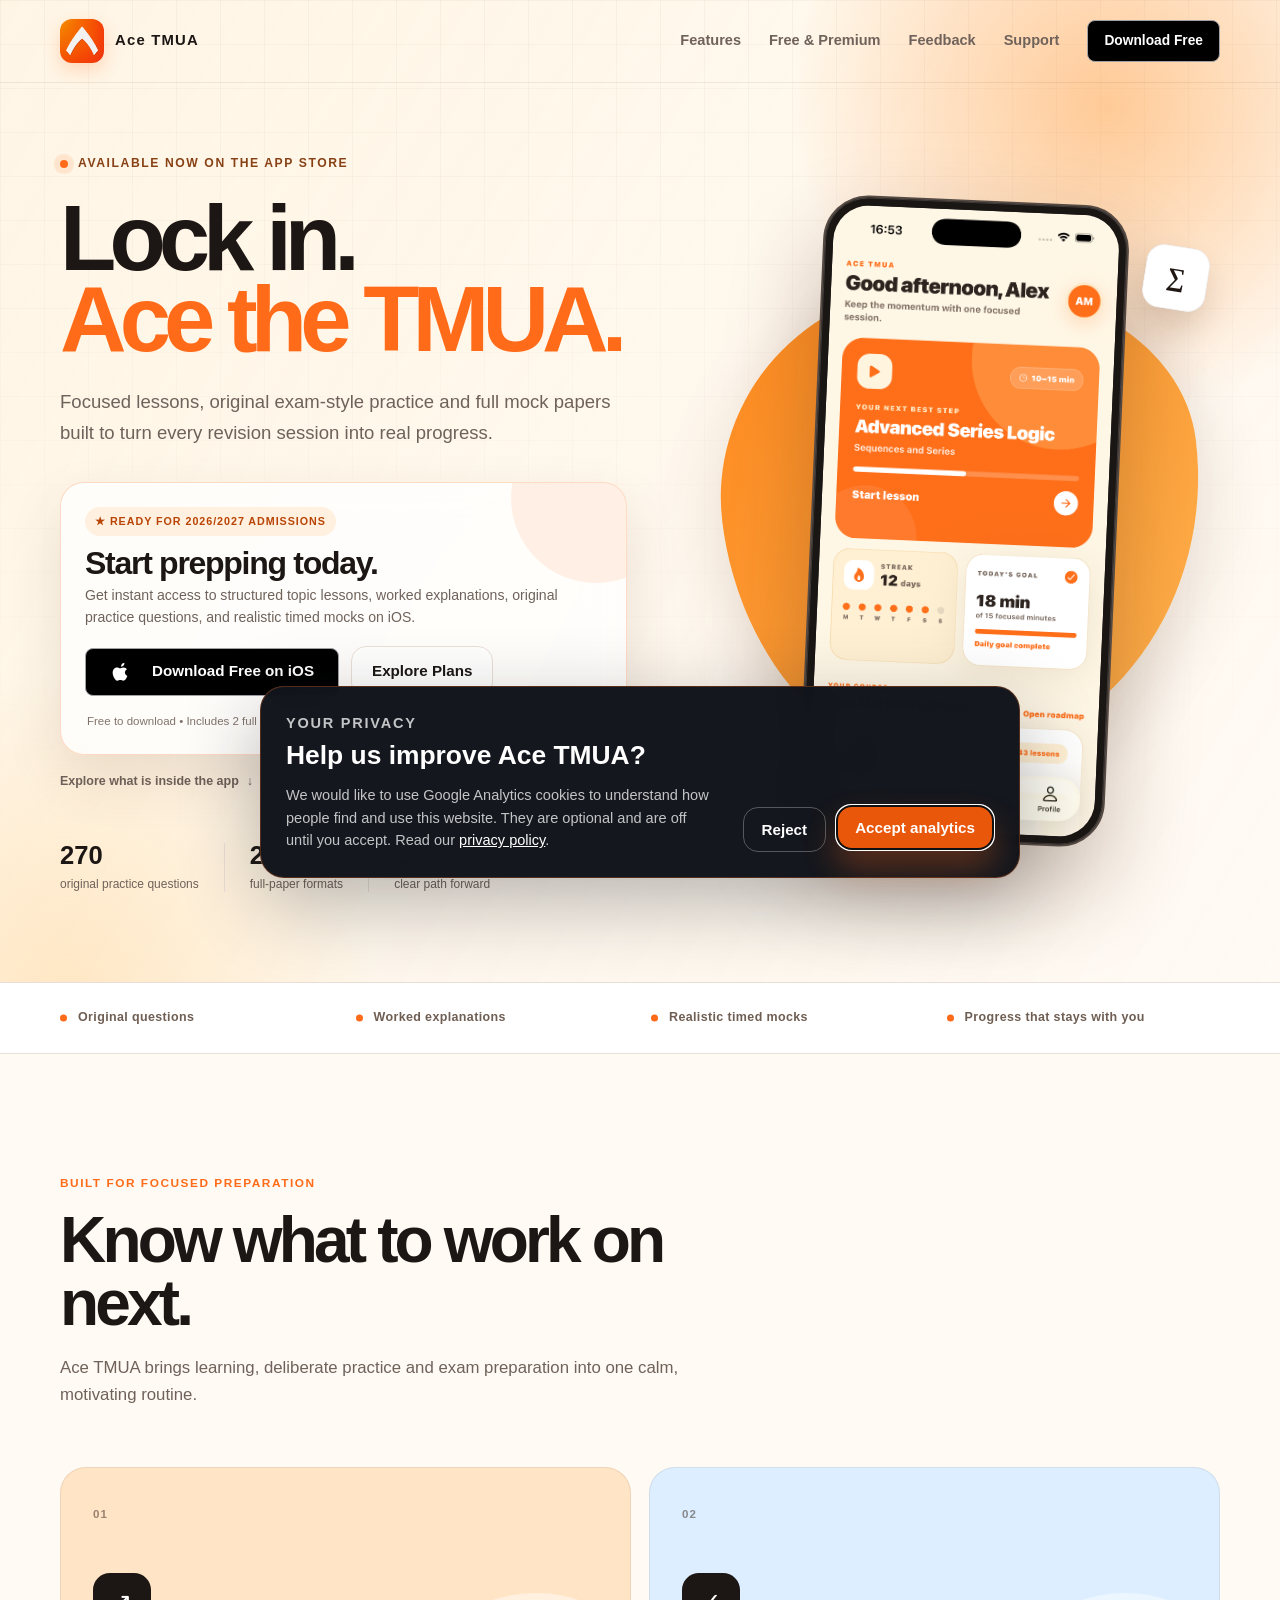
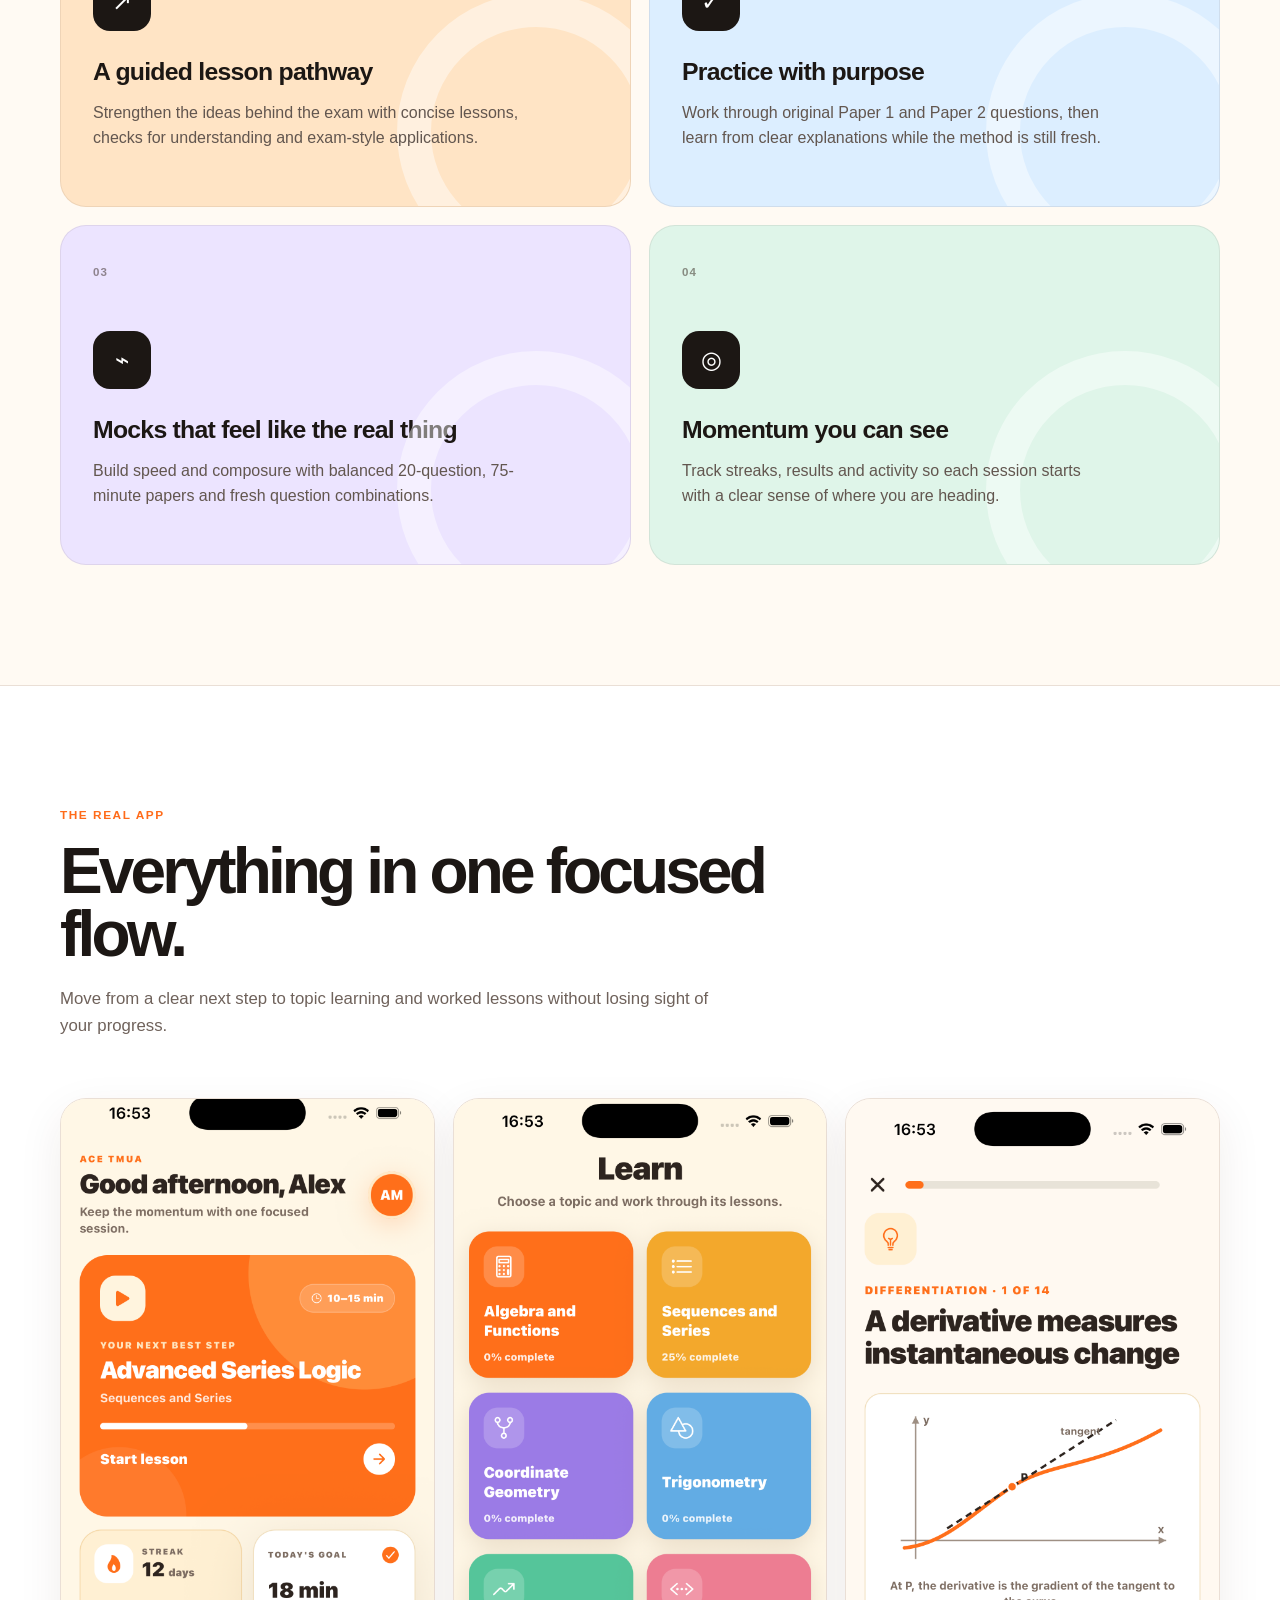
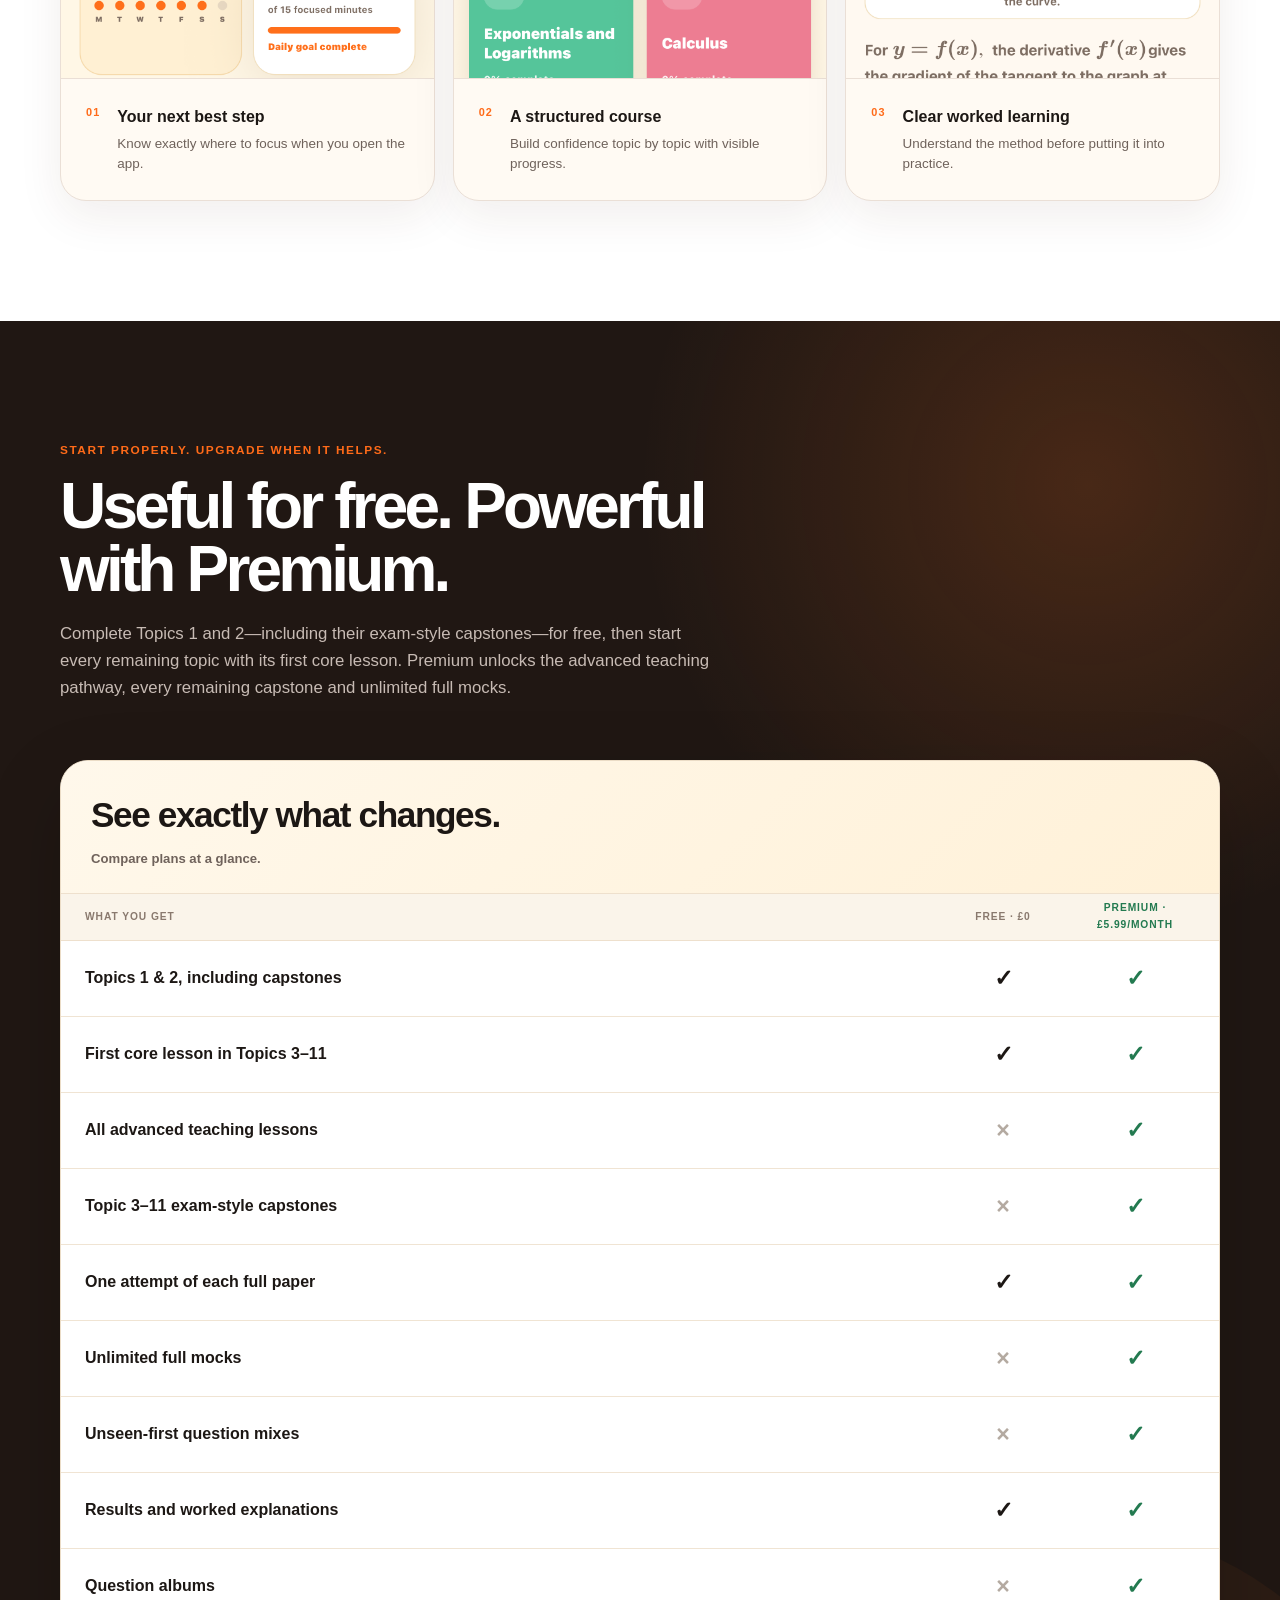
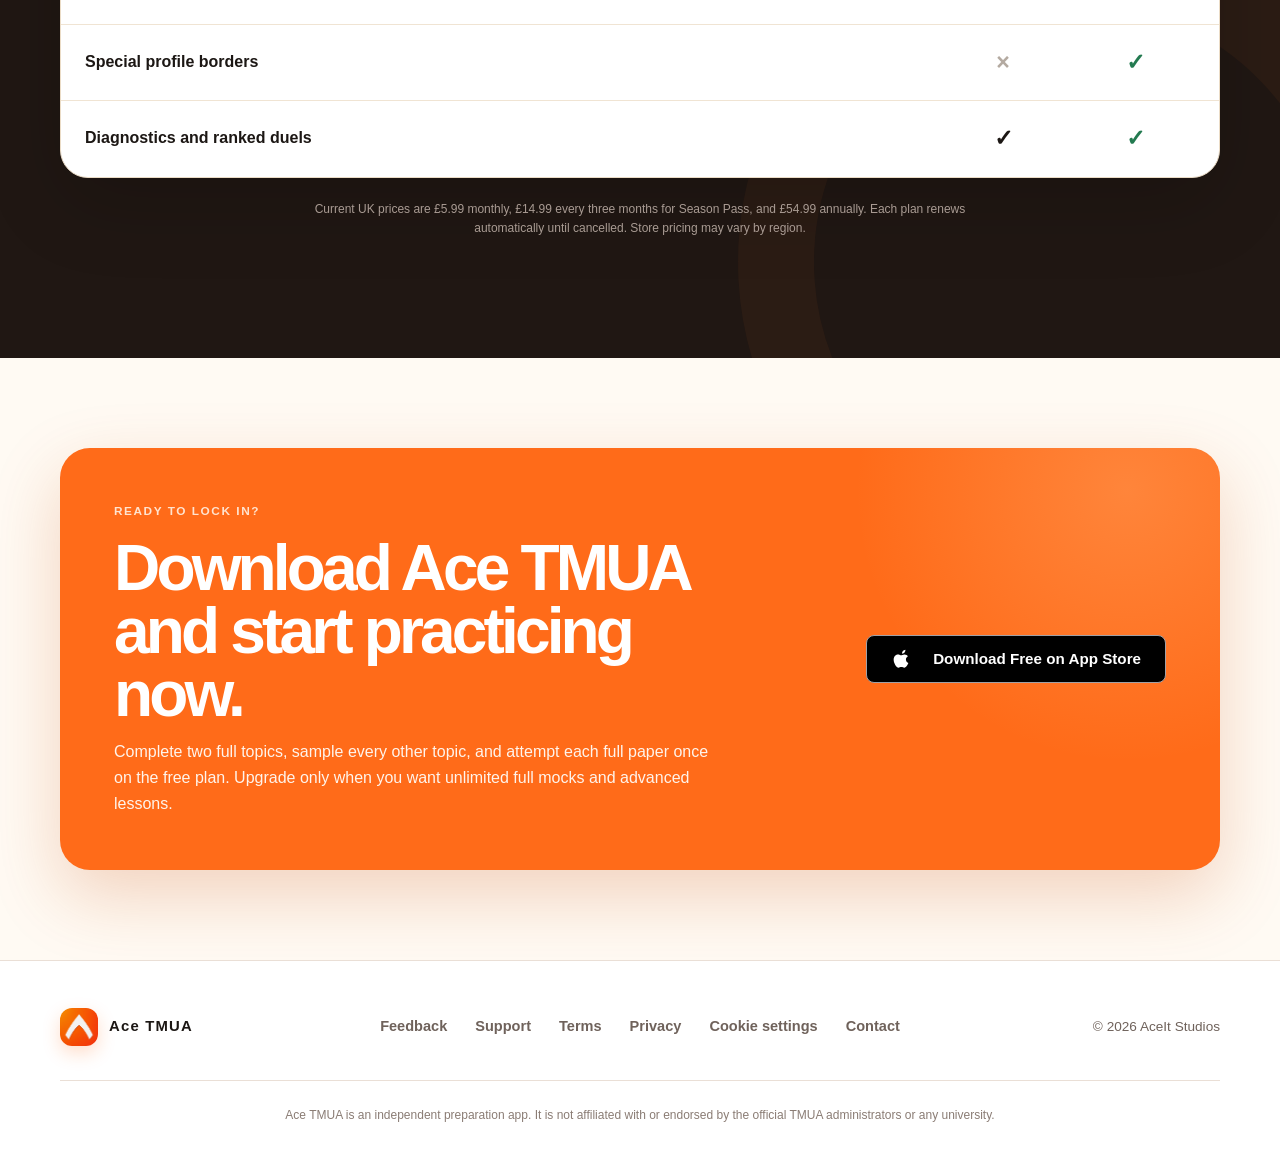
==== index.html @ b4395fdd "Trying to make the app store link work on tiktok" ====
<!doctype html>
<html lang="en-GB">
  <head>
    <meta charset="UTF-8" />
    <meta name="viewport" content="width=device-width, initial-scale=1" />
    <meta
      name="description"
      content="Ace TMUA helps ambitious students prepare with focused lessons, original practice questions, full-length mock papers and progress insights. Available now on iOS."
    />
    <meta name="author" content="AceIt Studios" />
    <meta name="robots" content="index, follow, max-image-preview:large" />
    <meta name="theme-color" content="#ff6b19" />
    <link rel="canonical" href="https://acetmua.aceitstudios.co.uk/" />
    <link rel="icon" type="image/png" href="assets/brand/favicon.png" />
    <link rel="apple-touch-icon" href="assets/brand/logo.png" />
    <link rel="manifest" href="site.webmanifest" />
    <meta property="og:type" content="website" />
    <meta property="og:site_name" content="Ace TMUA" />
    <meta property="og:title" content="Ace TMUA | Lock in. Ace the TMUA." />
    <meta
      property="og:description"
      content="Focused lessons, original practice questions and full mock papers for ambitious TMUA students. Download today."
    />
    <meta property="og:url" content="https://acetmua.aceitstudios.co.uk/" />
    <meta
      property="og:image"
      content="https://acetmua.aceitstudios.co.uk/assets/brand/logo.png"
    />
    <meta property="og:image:width" content="1254" />
    <meta property="og:image:height" content="1254" />
    <meta property="og:image:alt" content="Ace TMUA app icon" />
    <meta property="og:locale" content="en_GB" />
    <meta name="twitter:card" content="summary" />
    <meta name="twitter:title" content="Ace TMUA | Lock in. Ace the TMUA." />
    <meta
      name="twitter:description"
      content="Focused lessons, original practice questions and full mock papers for ambitious TMUA students."
    />
    <meta
      name="twitter:image"
      content="https://acetmua.aceitstudios.co.uk/assets/brand/logo.png"
    />
    <meta name="twitter:image:alt" content="Ace TMUA app icon" />
    <title>Ace TMUA | Lock in. Ace the TMUA.</title>

    <script type="application/ld+json">
      {
        "@context": "https://schema.org",
        "@graph": [
          {
            "@type": "Organization",
            "@id": "https://aceitstudios.co.uk/#organization",
            "name": "AceIt Studios",
            "url": "https://aceitstudios.co.uk/"
          },
          {
            "@type": "WebSite",
            "@id": "https://acetmua.aceitstudios.co.uk/#website",
            "url": "https://acetmua.aceitstudios.co.uk/",
            "name": "Ace TMUA",
            "description": "Focused TMUA lessons, original practice questions, full-length mock papers and progress insights.",
            "inLanguage": "en-GB",
            "publisher": {
              "@id": "https://aceitstudios.co.uk/#organization"
            }
          },
          {
            "@type": "SoftwareApplication",
            "@id": "https://acetmua.aceitstudios.co.uk/#app",
            "name": "Ace TMUA",
            "url": "itms-apps://apps.apple.com/app/ace-tmua/id6795617802",
            "description": "A TMUA preparation app with focused lessons, original practice questions, full mock papers and progress tracking.",
            "applicationCategory": "EducationalApplication",
            "operatingSystem": "iOS",
            "publisher": {
              "@id": "https://aceitstudios.co.uk/#organization"
            }
          }
        ]
      }
    </script>

    <link rel="stylesheet" href="css/site.css" />
  </head>
  <body>
    <a class="skip-link" href="#main">Skip to content</a>

    <header class="site-header">
      <div class="shell header-inner">
        <a class="brand" href="index.html" aria-label="Ace TMUA home">
          <img src="assets/brand/logo.png" alt="" width="44" height="44" />
          <span>Ace TMUA</span>
        </a>
        <nav class="header-nav" aria-label="Main navigation">
          <a href="#features">Features</a>
          <a href="#plans">Free &amp; Premium</a>
          <a href="feedback.html">Feedback</a>
          <a href="support.html">Support</a>
          <a
            href="itms-apps://apps.apple.com/app/ace-tmua/id6795617802"
            class="button"
            style="background-color: #000000; color: #ffffff; border: 1px solid #a1a1a6; border-radius: 8px; min-height: 42px; padding: 0 16px; font-size: 0.86rem; display: inline-flex; align-items: center; justify-content: center; white-space: nowrap;"
            rel="noopener"
          >
            Download Free
          </a>
        </nav>
      </div>
    </header>

    <main id="main">
      <section class="hero">
        <div class="hero-orb hero-orb--one" aria-hidden="true"></div>
        <div class="hero-orb hero-orb--two" aria-hidden="true"></div>
        <div class="shell hero-grid">
          <div class="hero-copy">
            <p class="eyebrow">
              <span class="eyebrow-dot" aria-hidden="true"></span>
              Available now on the App Store
            </p>
            <h1>Lock in.<br /><span>Ace the TMUA.</span></h1>
            <p class="hero-lede">
              Focused lessons, original exam-style practice and full mock papers
              built to turn every revision session into real progress.
            </p>

            <div class="waitlist-card" id="download">
              <div class="waitlist-heading">
                <span class="waitlist-count">★ Ready for 2026/2027 Admissions</span>
                <h2>Start prepping today.</h2>
                <p>
                  Get instant access to structured topic lessons, worked explanations, original practice questions, and realistic timed mocks on iOS.
                </p>
              </div>
              <div
                class="download-cta-group"
                style="display: flex; flex-wrap: wrap; gap: 12px; align-items: center; margin-top: 18px;"
              >
                <a
                  href="itms-apps://apps.apple.com/app/ace-tmua/id6795617802"
                  class="button"
                  rel="noopener"
                  style="background-color: #000000; color: #ffffff; border: 1px solid #a1a1a6; border-radius: 8px; padding: 0 24px; min-height: 48px; display: inline-flex; align-items: center; justify-content: center; white-space: nowrap;"
                >
                  <svg
                    width="20"
                    height="20"
                    viewBox="0 0 384 512"
                    fill="currentColor"
                    aria-hidden="true"
                    style="margin-right: 8px;"
                  >
                    <path
                      d="M318.7 268.7c-.2-36.7 16.4-64.4 50-84.8-18.8-26.9-47.2-41.7-84.7-44.6-35.5-2.8-74.3 20.7-88.5 20.7-15 0-49.4-19.7-76.4-19.7C63.3 141.2 4 184.8 4 273.5q0 39.3 14.4 81.2c12.8 36.7 59 126.7 107.2 125.2 25.2-.6 43-17.9 75.8-17.9 31.8 0 48.3 17.9 76.4 17.9 48.6-.7 90.4-82.5 102.6-119.3-65.2-30.7-61.7-92.1-61.7-92.1zM282.2 88.3c15.2-18.3 25.1-43.8 21.8-68.3-22 1.3-48 15.3-63 32.8-13.8 15.8-24.8 41.5-21 65.5 24.3 1.9 47.9-12.2 62.2-30z"
                    />
                  </svg>
                  Download Free on iOS
                </a>
                <a
                  href="#plans"
                  class="button button--secondary"
                  style="padding: 0 20px;"
                >
                  Explore Plans
                </a>
              </div>
              <p class="waitlist-note" style="margin-top: 14px;">
                Free to download • Includes 2 full topics and full paper attempts
              </p>
            </div>

            <a class="hero-explore" href="#features">
              Explore what is inside the app
              <span aria-hidden="true">↓</span>
            </a>
            <div class="hero-facts" aria-label="Ace TMUA highlights">
              <div>
                <strong>270</strong>
                <span>original practice questions</span>
              </div>
              <div>
                <strong>2</strong>
                <span>full-paper formats</span>
              </div>
              <div>
                <strong>1</strong>
                <span>clear path forward</span>
              </div>
            </div>
          </div>

          <div class="phone-stage" aria-label="Preview of the Ace TMUA app">
            <div class="math-mark math-mark--one" aria-hidden="true">∑</div>
            <div class="math-mark math-mark--two" aria-hidden="true">π</div>
            <div class="phone">
              <img
                class="hero-screenshot"
                src="assets/screenshots/home.png"
                alt="Ace TMUA home screen showing a lesson recommendation, study streak and daily goal"
                width="1206"
                height="2622"
              />
            </div>
          </div>
        </div>
      </section>

      <section class="proof-strip" aria-label="Product principles">
        <div class="shell proof-grid">
          <span>Original questions</span>
          <span>Worked explanations</span>
          <span>Realistic timed mocks</span>
          <span>Progress that stays with you</span>
        </div>
      </section>

      <section class="section-block" id="features">
        <div class="shell">
          <div class="section-heading">
            <p class="kicker">Built for focused preparation</p>
            <h2>Know what to work on next.</h2>
            <p>
              Ace TMUA brings learning, deliberate practice and exam preparation
              into one calm, motivating routine.
            </p>
          </div>
          <div class="feature-grid">
            <article class="feature-card feature-card--orange">
              <span class="feature-number">01</span>
              <div class="feature-icon" aria-hidden="true">↗</div>
              <h3>A guided lesson pathway</h3>
              <p>
                Strengthen the ideas behind the exam with concise lessons,
                checks for understanding and exam-style applications.
              </p>
            </article>
            <article class="feature-card feature-card--blue">
              <span class="feature-number">02</span>
              <div class="feature-icon" aria-hidden="true">✓</div>
              <h3>Practice with purpose</h3>
              <p>
                Work through original Paper 1 and Paper 2 questions, then learn
                from clear explanations while the method is still fresh.
              </p>
            </article>
            <article class="feature-card feature-card--purple">
              <span class="feature-number">03</span>
              <div class="feature-icon" aria-hidden="true">⌁</div>
              <h3>Mocks that feel like the real thing</h3>
              <p>
                Build speed and composure with balanced 20-question, 75-minute
                papers and fresh question combinations.
              </p>
            </article>
            <article class="feature-card feature-card--green">
              <span class="feature-number">04</span>
              <div class="feature-icon" aria-hidden="true">◎</div>
              <h3>Momentum you can see</h3>
              <p>
                Track streaks, results and activity so each session starts with
                a clear sense of where you are heading.
              </p>
            </article>
          </div>
        </div>
      </section>

      <section class="app-showcase" id="screens">
        <div class="shell">
          <div class="section-heading">
            <p class="kicker">The real app</p>
            <h2>Everything in one focused flow.</h2>
            <p>
              Move from a clear next step to topic learning and worked lessons
              without losing sight of your progress.
            </p>
          </div>
          <div class="screenshot-grid">
            <figure class="screenshot-card screenshot-card--home">
              <div class="screenshot-window">
                <img
                  src="assets/screenshots/home.png"
                  alt="Ace TMUA home screen"
                  width="1206"
                  height="2622"
                  loading="lazy"
                />
              </div>
              <figcaption>
                <span>01</span>
                <div>
                  <strong>Your next best step</strong>
                  <p>Know exactly where to focus when you open the app.</p>
                </div>
              </figcaption>
            </figure>
            <figure class="screenshot-card screenshot-card--learn">
              <div class="screenshot-window">
                <img
                  src="assets/screenshots/learn.png"
                  alt="Ace TMUA lesson topic selection screen"
                  width="1206"
                  height="2622"
                  loading="lazy"
                />
              </div>
              <figcaption>
                <span>02</span>
                <div>
                  <strong>A structured course</strong>
                  <p>Build confidence topic by topic with visible progress.</p>
                </div>
              </figcaption>
            </figure>
            <figure class="screenshot-card screenshot-card--lesson">
              <div class="screenshot-window">
                <img
                  src="assets/screenshots/lesson.png"
                  alt="Ace TMUA differentiation lesson explaining derivatives"
                  width="1206"
                  height="2622"
                  loading="lazy"
                />
              </div>
              <figcaption>
                <span>03</span>
                <div>
                  <strong>Clear worked learning</strong>
                  <p>Understand the method before putting it into practice.</p>
                </div>
              </figcaption>
            </figure>
          </div>
        </div>
      </section>

      <section class="section-block section-block--dark" id="plans">
        <div class="shell">
          <div class="section-heading section-heading--light">
            <p class="kicker">Start properly. Upgrade when it helps.</p>
            <h2>Useful for free. Powerful with Premium.</h2>
            <p>
              Complete Topics 1 and 2—including their exam-style capstones—for
              free, then start every remaining topic with its first core lesson.
              Premium unlocks the advanced teaching pathway, every remaining
              capstone and unlimited full mocks.
            </p>
          </div>
          <div
            class="plan-comparison"
            aria-label="Free and Premium feature comparison"
          >
            <div class="plan-comparison__top">
              <div>
                <h3>See exactly what changes.</h3>
                <p>Compare plans at a glance.</p>
              </div>
            </div>

            <div class="plan-comparison__legend" aria-hidden="true">
              <span>What you get</span>
              <span>Free · £0</span>
              <span>Premium · £5.99/month</span>
            </div>

            <div class="plan-feature">
              <div class="plan-feature__copy">
                <h4>Topics 1 &amp; 2, including capstones</h4>
              </div>
              <div class="plan-status plan-status--yes" aria-label="Free: Included">
                <span class="plan-status__icon" aria-hidden="true">✓</span>
              </div>
              <div class="plan-status plan-status--yes plan-status--premium" aria-label="Premium: Included">
                <span class="plan-status__icon" aria-hidden="true">✓</span>
              </div>
            </div>

            <div class="plan-feature">
              <div class="plan-feature__copy">
                <h4>First core lesson in Topics 3–11</h4>
              </div>
              <div class="plan-status plan-status--yes" aria-label="Free: Included">
                <span class="plan-status__icon" aria-hidden="true">✓</span>
              </div>
              <div class="plan-status plan-status--yes plan-status--premium" aria-label="Premium: Included">
                <span class="plan-status__icon" aria-hidden="true">✓</span>
              </div>
            </div>

            <div class="plan-feature">
              <div class="plan-feature__copy">
                <h4>All advanced teaching lessons</h4>
              </div>
              <div class="plan-status plan-status--no" aria-label="Free: Not included">
                <span class="plan-status__icon" aria-hidden="true">×</span>
              </div>
              <div class="plan-status plan-status--yes plan-status--premium" aria-label="Premium: Included">
                <span class="plan-status__icon" aria-hidden="true">✓</span>
              </div>
            </div>

            <div class="plan-feature">
              <div class="plan-feature__copy">
                <h4>Topic 3–11 exam-style capstones</h4>
              </div>
              <div class="plan-status plan-status--no" aria-label="Free: Not included">
                <span class="plan-status__icon" aria-hidden="true">×</span>
              </div>
              <div class="plan-status plan-status--yes plan-status--premium" aria-label="Premium: Included">
                <span class="plan-status__icon" aria-hidden="true">✓</span>
              </div>
            </div>

            <div class="plan-feature">
              <div class="plan-feature__copy">
                <h4>One attempt of each full paper</h4>
              </div>
              <div class="plan-status plan-status--yes" aria-label="Free: Included">
                <span class="plan-status__icon" aria-hidden="true">✓</span>
              </div>
              <div class="plan-status plan-status--yes plan-status--premium" aria-label="Premium: Included">
                <span class="plan-status__icon" aria-hidden="true">✓</span>
              </div>
            </div>

            <div class="plan-feature">
              <div class="plan-feature__copy">
                <h4>Unlimited full mocks</h4>
              </div>
              <div class="plan-status plan-status--no" aria-label="Free: Not included">
                <span class="plan-status__icon" aria-hidden="true">×</span>
              </div>
              <div class="plan-status plan-status--yes plan-status--premium" aria-label="Premium: Included">
                <span class="plan-status__icon" aria-hidden="true">✓</span>
              </div>
            </div>

            <div class="plan-feature">
              <div class="plan-feature__copy">
                <h4>Unseen-first question mixes</h4>
              </div>
              <div class="plan-status plan-status--no" aria-label="Free: Not included">
                <span class="plan-status__icon" aria-hidden="true">×</span>
              </div>
              <div class="plan-status plan-status--yes plan-status--premium" aria-label="Premium: Included">
                <span class="plan-status__icon" aria-hidden="true">✓</span>
              </div>
            </div>

            <div class="plan-feature">
              <div class="plan-feature__copy">
                <h4>Results and worked explanations</h4>
              </div>
              <div class="plan-status plan-status--yes" aria-label="Free: Included">
                <span class="plan-status__icon" aria-hidden="true">✓</span>
              </div>
              <div class="plan-status plan-status--yes plan-status--premium" aria-label="Premium: Included">
                <span class="plan-status__icon" aria-hidden="true">✓</span>
              </div>
            </div>

            <div class="plan-feature">
              <div class="plan-feature__copy">
                <h4>Question albums</h4>
              </div>
              <div class="plan-status plan-status--no" aria-label="Free: Not included">
                <span class="plan-status__icon" aria-hidden="true">×</span>
              </div>
              <div class="plan-status plan-status--yes plan-status--premium" aria-label="Premium: Included">
                <span class="plan-status__icon" aria-hidden="true">✓</span>
              </div>
            </div>

            <div class="plan-feature">
              <div class="plan-feature__copy">
                <h4>Special profile borders</h4>
              </div>
              <div class="plan-status plan-status--no" aria-label="Free: Not included">
                <span class="plan-status__icon" aria-hidden="true">×</span>
              </div>
              <div class="plan-status plan-status--yes plan-status--premium" aria-label="Premium: Included">
                <span class="plan-status__icon" aria-hidden="true">✓</span>
              </div>
            </div>

            <div class="plan-feature">
              <div class="plan-feature__copy">
                <h4>Diagnostics and ranked duels</h4>
              </div>
              <div class="plan-status plan-status--yes" aria-label="Free: Included">
                <span class="plan-status__icon" aria-hidden="true">✓</span>
              </div>
              <div class="plan-status plan-status--yes plan-status--premium" aria-label="Premium: Included">
                <span class="plan-status__icon" aria-hidden="true">✓</span>
              </div>
            </div>
          </div>
          <p class="price-note">
            Current UK prices are £5.99 monthly, £14.99 every three months for
            Season Pass, and £54.99 annually. Each plan renews automatically
            until cancelled. Store pricing may vary by region.
          </p>
        </div>
      </section>

      <section class="closing">
        <div class="shell closing-card">
          <div>
            <p class="kicker">Ready to lock in?</p>
            <h2>Download Ace TMUA and start practicing now.</h2>
            <p>
              Complete two full topics, sample every other topic, and attempt each full paper once on the free plan. Upgrade only when you want unlimited full mocks and advanced lessons.
            </p>
          </div>
          <div>
            <a
              href="itms-apps://apps.apple.com/app/ace-tmua/id6795617802"
              class="button"
              rel="noopener"
              style="background-color: #000000; color: #ffffff; border: 1px solid #a1a1a6; border-radius: 8px; padding: 0 24px; min-height: 48px; white-space: nowrap; display: inline-flex; align-items: center; justify-content: center;"
            >
               <svg
                    width="20"
                    height="20"
                    viewBox="0 0 384 512"
                    fill="currentColor"
                    aria-hidden="true"
                    style="margin-right: 8px;"
                  >
                    <path
                      d="M318.7 268.7c-.2-36.7 16.4-64.4 50-84.8-18.8-26.9-47.2-41.7-84.7-44.6-35.5-2.8-74.3 20.7-88.5 20.7-15 0-49.4-19.7-76.4-19.7C63.3 141.2 4 184.8 4 273.5q0 39.3 14.4 81.2c12.8 36.7 59 126.7 107.2 125.2 25.2-.6 43-17.9 75.8-17.9 31.8 0 48.3 17.9 76.4 17.9 48.6-.7 90.4-82.5 102.6-119.3-65.2-30.7-61.7-92.1-61.7-92.1zM282.2 88.3c15.2-18.3 25.1-43.8 21.8-68.3-22 1.3-48 15.3-63 32.8-13.8 15.8-24.8 41.5-21 65.5 24.3 1.9 47.9-12.2 62.2-30z"
                    />
                  </svg>
              Download Free on App Store
            </a>
          </div>
        </div>
      </section>
    </main>

    <footer class="site-footer">
      <div class="shell footer-grid">
        <a class="brand brand--footer" href="index.html">
          <img src="assets/brand/logo.png" alt="" width="38" height="38" />
          <span>Ace TMUA</span>
        </a>
        <nav aria-label="Footer navigation">
          <a href="feedback.html">Feedback</a>
          <a href="support.html">Support</a>
          <a href="terms.html">Terms</a>
          <a href="privacy.html">Privacy</a>
          <button class="footer-link" type="button" data-cookie-settings>
            Cookie settings
          </button>
          <a href="mailto:aceitstudios0@gmail.com">Contact</a>
        </nav>
        <p class="copyright">© 2026 AceIt Studios</p>
      </div>
      <div class="shell disclaimer">
        Ace TMUA is an independent preparation app. It is not affiliated with or
        endorsed by the official TMUA administrators or any university.
      </div>
    </footer>

    <script src="js/analytics.js" defer></script>
  </body>
</html>
---- css/site.css ----
:root {
  --orange: #ff6b19;
  --orange-bright: #ff8a1f;
  --orange-pale: #fff0df;
  --cream: #fffaf3;
  --paper: #ffffff;
  --ink: #1c1714;
  --muted: #6f625b;
  --line: #eadfd6;
  --dark: #201713;
  --blue: #dceeff;
  --purple: #ece4ff;
  --green: #dff5e9;
  --shadow: 0 24px 70px rgba(84, 48, 24, 0.14);
  --shell: 1160px;
}

* {
  box-sizing: border-box;
}

html {
  scroll-behavior: smooth;
}

body {
  margin: 0;
  color: var(--ink);
  background: var(--cream);
  font-family:
    Inter, ui-sans-serif, -apple-system, BlinkMacSystemFont, "Segoe UI",
    sans-serif;
  font-size: 16px;
  line-height: 1.6;
  -webkit-font-smoothing: antialiased;
}

body::selection {
  color: #fff;
  background: var(--orange);
}

img {
  display: block;
  max-width: 100%;
}

a {
  color: inherit;
}

.visually-hidden {
  position: absolute;
  width: 1px;
  height: 1px;
  padding: 0;
  overflow: hidden;
  white-space: nowrap;
  border: 0;
  clip: rect(0 0 0 0);
  clip-path: inset(50%);
}

p,
h1,
h2,
h3,
ul {
  margin-top: 0;
}

.shell {
  width: min(calc(100% - 40px), var(--shell));
  margin-inline: auto;
}

.skip-link {
  position: fixed;
  top: 12px;
  left: 12px;
  z-index: 1000;
  padding: 10px 16px;
  color: #fff;
  background: var(--dark);
  border-radius: 10px;
  transform: translateY(-150%);
}

.skip-link:focus {
  transform: translateY(0);
}

.site-header {
  position: absolute;
  top: 0;
  right: 0;
  left: 0;
  z-index: 20;
  border-bottom: 1px solid rgba(59, 37, 24, 0.08);
}

.site-header--solid {
  position: relative;
  background: var(--cream);
}

.header-inner {
  display: flex;
  min-height: 82px;
  align-items: center;
  justify-content: space-between;
  gap: 30px;
}

.brand {
  display: inline-flex;
  align-items: center;
  gap: 11px;
  color: var(--ink);
  font-size: 0.93rem;
  font-weight: 900;
  letter-spacing: 0.08em;
  text-decoration: none;
}

.brand img {
  border-radius: 12px;
  box-shadow: 0 7px 18px rgba(255, 107, 25, 0.22);
}

.header-nav,
.site-footer nav {
  display: flex;
  align-items: center;
  gap: 28px;
}

.header-nav a,
.site-footer nav a,
.site-footer nav .footer-link {
  color: var(--muted);
  font-size: 0.91rem;
  font-weight: 700;
  text-decoration: none;
  transition:
    color 160ms ease,
    transform 160ms ease;
}

.header-nav a:hover,
.header-nav a:focus-visible,
.site-footer nav a:hover,
.site-footer nav a:focus-visible,
.site-footer nav .footer-link:hover,
.site-footer nav .footer-link:focus-visible,
.inline-link:hover,
.inline-link:focus-visible {
  color: var(--orange);
}

.footer-link,
.inline-link {
  appearance: none;
  border: 0;
  padding: 0;
  color: inherit;
  background: transparent;
  font: inherit;
  text-decoration: underline;
  text-underline-offset: 3px;
  cursor: pointer;
}

.site-footer nav .footer-link {
  text-decoration: none;
}

.hero {
  position: relative;
  min-height: 820px;
  overflow: hidden;
  padding: 150px 0 90px;
  background:
    linear-gradient(120deg, rgba(255, 245, 229, 0.98), rgba(255, 250, 244, 0.82)),
    var(--cream);
}

.hero::before {
  position: absolute;
  inset: 0;
  background-image:
    linear-gradient(rgba(111, 74, 42, 0.045) 1px, transparent 1px),
    linear-gradient(90deg, rgba(111, 74, 42, 0.045) 1px, transparent 1px);
  background-size: 44px 44px;
  content: "";
  mask-image: linear-gradient(to bottom, black, transparent 82%);
}

.hero-orb {
  position: absolute;
  border-radius: 999px;
  filter: blur(1px);
  pointer-events: none;
}

.hero-orb--one {
  top: -220px;
  right: -150px;
  width: 650px;
  height: 650px;
  background: radial-gradient(circle, rgba(255, 139, 31, 0.42), transparent 68%);
}

.hero-orb--two {
  bottom: -330px;
  left: -260px;
  width: 650px;
  height: 650px;
  background: radial-gradient(circle, rgba(255, 214, 155, 0.48), transparent 68%);
}

.hero-grid {
  position: relative;
  z-index: 2;
  display: grid;
  grid-template-columns: 1.05fr 0.95fr;
  align-items: center;
  gap: 80px;
}

.eyebrow {
  display: inline-flex;
  margin-bottom: 24px;
  align-items: center;
  gap: 10px;
  color: #874115;
  font-size: 0.76rem;
  font-weight: 850;
  letter-spacing: 0.13em;
  text-transform: uppercase;
}

.eyebrow-dot {
  width: 8px;
  height: 8px;
  background: var(--orange);
  border-radius: 50%;
  box-shadow: 0 0 0 6px rgba(255, 107, 25, 0.12);
}

.hero h1 {
  max-width: 680px;
  margin-bottom: 26px;
  font-size: clamp(4rem, 7.2vw, 7rem);
  font-weight: 900;
  letter-spacing: -0.075em;
  line-height: 0.88;
}

.hero h1 span {
  color: var(--orange);
}

.hero-lede {
  max-width: 620px;
  margin-bottom: 34px;
  color: var(--muted);
  font-size: 1.16rem;
  line-height: 1.68;
}

.waitlist-card {
  position: relative;
  max-width: 650px;
  padding: 24px;
  overflow: hidden;
  background: rgba(255, 255, 255, 0.78);
  border: 1px solid rgba(255, 107, 25, 0.24);
  border-radius: 24px;
  box-shadow:
    0 24px 55px rgba(84, 48, 24, 0.12),
    inset 0 1px 0 rgba(255, 255, 255, 0.9);
  -webkit-backdrop-filter: blur(18px);
  backdrop-filter: blur(18px);
}

.waitlist-card::after {
  position: absolute;
  top: -70px;
  right: -55px;
  width: 170px;
  height: 170px;
  background: rgba(255, 107, 25, 0.1);
  border-radius: 50%;
  content: "";
}

.waitlist-heading {
  position: relative;
  z-index: 1;
}

.waitlist-count {
  display: inline-flex;
  margin-bottom: 11px;
  padding: 6px 10px;
  color: #b94405;
  background: var(--orange-pale);
  font-size: 0.67rem;
  font-weight: 900;
  letter-spacing: 0.09em;
  text-transform: uppercase;
  border-radius: 999px;
}

.waitlist-heading h2 {
  margin-bottom: 6px;
  font-size: clamp(1.55rem, 3vw, 2rem);
  letter-spacing: -0.04em;
  line-height: 1;
}

.waitlist-heading p {
  max-width: 540px;
  margin-bottom: 18px;
  color: var(--muted);
  font-size: 0.88rem;
  line-height: 1.5;
}

.waitlist-fields {
  position: relative;
  z-index: 1;
  display: grid;
  grid-template-columns: minmax(0, 1fr) auto;
  gap: 9px;
}

.waitlist-fields input {
  min-width: 0;
  min-height: 54px;
  padding: 0 16px;
  color: var(--ink);
  background: #fffaf5;
  font: inherit;
  font-size: 0.94rem;
  border: 1px solid var(--line);
  border-radius: 15px;
  outline: none;
  transition:
    border-color 160ms ease,
    box-shadow 160ms ease;
}

.waitlist-fields input::placeholder {
  color: #9a8c83;
}

.waitlist-fields input:focus {
  border-color: var(--orange);
  box-shadow: 0 0 0 4px rgba(255, 107, 25, 0.12);
}

.waitlist-fields input[aria-invalid="true"] {
  border-color: #c83c28;
}

.waitlist-fields .button {
  min-width: 178px;
  cursor: pointer;
}

.waitlist-fields .button:disabled {
  cursor: wait;
  opacity: 0.68;
  transform: none;
}

.waitlist-note,
.waitlist-status {
  position: relative;
  z-index: 1;
  font-size: 0.72rem;
}

.waitlist-note {
  margin: 12px 2px 0;
  color: #81736b;
}

.waitlist-note a {
  font-weight: 800;
  text-underline-offset: 2px;
}

.waitlist-status {
  display: none;
  margin: 11px 2px 0;
  padding: 9px 11px;
  color: #4e413a;
  background: var(--orange-pale);
  border-radius: 10px;
}

.waitlist-status.is-visible {
  display: block;
}

.waitlist-status.is-success {
  color: #155b39;
  background: var(--green);
}

.waitlist-status.is-error {
  color: #8f291c;
  background: #ffe5df;
}

.waitlist-trap,
.waitlist-frame {
  position: absolute;
  width: 1px;
  height: 1px;
  overflow: hidden;
  border: 0;
  clip: rect(0 0 0 0);
  clip-path: inset(50%);
}

.hero-explore {
  display: inline-flex;
  margin-top: 17px;
  align-items: center;
  gap: 8px;
  color: var(--muted);
  font-size: 0.78rem;
  font-weight: 800;
  text-decoration: none;
}

.hero-explore:hover,
.hero-explore:focus-visible {
  color: var(--orange);
}

.button {
  display: inline-flex;
  min-height: 52px;
  padding: 0 21px;
  align-items: center;
  justify-content: center;
  gap: 14px;
  font-size: 0.95rem;
  font-weight: 800;
  text-decoration: none;
  border: 1px solid transparent;
  border-radius: 15px;
  transition:
    transform 160ms ease,
    box-shadow 160ms ease,
    background 160ms ease;
}

.button:hover,
.button:focus-visible {
  transform: translateY(-2px);
}

.button--primary {
  color: #fff;
  background: var(--orange);
  box-shadow: 0 14px 28px rgba(255, 107, 25, 0.26);
}

.button--primary:hover,
.button--primary:focus-visible {
  background: #e9570b;
  box-shadow: 0 18px 32px rgba(255, 107, 25, 0.3);
}

.button--secondary {
  color: var(--ink);
  background: rgba(255, 255, 255, 0.72);
  border-color: var(--line);
}

.button--light {
  color: var(--dark);
  background: #fff;
  box-shadow: 0 14px 28px rgba(53, 26, 7, 0.2);
}

.hero-facts {
  display: flex;
  margin-top: 50px;
  gap: 0;
}

.hero-facts div {
  display: grid;
  min-width: 130px;
  padding-right: 25px;
}

.hero-facts div + div {
  padding-left: 25px;
  border-left: 1px solid var(--line);
}

.hero-facts strong {
  color: var(--ink);
  font-size: 1.6rem;
  line-height: 1;
}

.hero-facts span {
  margin-top: 8px;
  color: var(--muted);
  font-size: 0.75rem;
  line-height: 1.35;
}

.phone-stage {
  position: relative;
  display: grid;
  min-height: 680px;
  place-items: center;
}

.phone-stage::before {
  position: absolute;
  width: 480px;
  height: 480px;
  background: linear-gradient(135deg, var(--orange-bright), #ffb34f);
  border-radius: 46% 54% 57% 43% / 44% 39% 61% 56%;
  box-shadow: var(--shadow);
  content: "";
  transform: rotate(-7deg);
}

.phone {
  position: relative;
  z-index: 2;
  width: 306px;
  padding: 8px;
  background: #1a1614;
  border: 2px solid #564a44;
  border-radius: 45px;
  box-shadow:
    0 44px 90px rgba(68, 31, 9, 0.28),
    inset 0 0 0 1px rgba(255, 255, 255, 0.16);
  transform: rotate(2.5deg);
}

.hero-screenshot {
  width: 100%;
  height: auto;
  overflow: hidden;
  border-radius: 36px;
}

.math-mark {
  position: absolute;
  z-index: 3;
  display: grid;
  width: 64px;
  height: 64px;
  place-items: center;
  color: var(--dark);
  background: #fff;
  font-family: Georgia, serif;
  font-size: 1.6rem;
  font-weight: 700;
  border: 1px solid rgba(67, 39, 20, 0.08);
  border-radius: 18px;
  box-shadow: 0 18px 35px rgba(72, 35, 11, 0.18);
}

.math-mark--one {
  top: 65px;
  right: 12px;
  transform: rotate(9deg);
}

.math-mark--two {
  bottom: 78px;
  left: 4px;
  transform: rotate(-11deg);
}

.proof-strip {
  padding: 25px 0;
  color: #6f5e53;
  background: #fff;
  border-top: 1px solid var(--line);
  border-bottom: 1px solid var(--line);
}

.proof-grid {
  display: grid;
  grid-template-columns: repeat(4, 1fr);
  gap: 22px;
}

.proof-grid span {
  position: relative;
  padding-left: 18px;
  font-size: 0.78rem;
  font-weight: 800;
  letter-spacing: 0.03em;
}

.proof-grid span::before {
  position: absolute;
  top: 50%;
  left: 0;
  width: 7px;
  height: 7px;
  background: var(--orange);
  border-radius: 50%;
  content: "";
  transform: translateY(-50%);
}

.section-block {
  padding: 120px 0;
}

.section-heading {
  max-width: 720px;
  margin-bottom: 58px;
}

.kicker {
  margin-bottom: 16px;
  color: var(--orange);
  font-size: 0.74rem;
  font-weight: 900;
  letter-spacing: 0.13em;
  text-transform: uppercase;
}

.section-heading h2,
.closing h2,
.article-intro h2,
.support-note h2 {
  margin-bottom: 20px;
  font-size: clamp(2.35rem, 5vw, 4.5rem);
  font-weight: 900;
  letter-spacing: -0.06em;
  line-height: 0.98;
}

.section-heading > p:last-child,
.article-intro > p:last-child,
.support-note p {
  max-width: 650px;
  color: var(--muted);
  font-size: 1.05rem;
}

.feature-grid {
  display: grid;
  grid-template-columns: repeat(2, 1fr);
  gap: 18px;
}

.feature-card {
  position: relative;
  min-height: 340px;
  overflow: hidden;
  padding: 32px;
  border: 1px solid rgba(51, 32, 18, 0.08);
  border-radius: 26px;
}

.feature-card::after {
  position: absolute;
  right: -45px;
  bottom: -65px;
  width: 210px;
  height: 210px;
  border: 34px solid rgba(255, 255, 255, 0.44);
  border-radius: 50%;
  content: "";
}

.feature-card--orange {
  background: #ffe4c5;
}

.feature-card--blue {
  background: var(--blue);
}

.feature-card--purple {
  background: var(--purple);
}

.feature-card--green {
  background: var(--green);
}

.feature-number {
  color: rgba(40, 25, 16, 0.48);
  font-size: 0.72rem;
  font-weight: 900;
  letter-spacing: 0.1em;
}

.feature-icon {
  display: grid;
  width: 58px;
  height: 58px;
  margin: 48px 0 27px;
  place-items: center;
  color: #fff;
  background: var(--ink);
  font-size: 1.5rem;
  border-radius: 17px;
}

.feature-card h3 {
  max-width: 380px;
  margin-bottom: 13px;
  font-size: 1.55rem;
  letter-spacing: -0.03em;
  line-height: 1.15;
}

.feature-card p {
  position: relative;
  z-index: 2;
  max-width: 430px;
  margin-bottom: 0;
  color: #62564f;
}

.app-showcase {
  padding: 120px 0;
  background: #fff;
  border-top: 1px solid var(--line);
}

.screenshot-grid {
  display: grid;
  grid-template-columns: repeat(3, 1fr);
  gap: 18px;
}

.screenshot-card {
  margin: 0;
  overflow: hidden;
  background: var(--cream);
  border: 1px solid var(--line);
  border-radius: 26px;
  box-shadow: 0 15px 45px rgba(76, 43, 20, 0.08);
}

.screenshot-window {
  height: 580px;
  overflow: hidden;
  background: #fff8e9;
  border-bottom: 1px solid var(--line);
}

.screenshot-window img {
  width: 100%;
  height: auto;
}

.screenshot-card--home .screenshot-window img {
  transform: translateY(-2%);
}

.screenshot-card--learn .screenshot-window img {
  transform: translateY(-1%);
}

.screenshot-card figcaption {
  display: grid;
  padding: 25px;
  grid-template-columns: auto 1fr;
  gap: 17px;
}

.screenshot-card figcaption > span {
  color: var(--orange);
  font-size: 0.68rem;
  font-weight: 900;
  letter-spacing: 0.1em;
}

.screenshot-card figcaption div {
  display: grid;
  gap: 5px;
}

.screenshot-card figcaption strong {
  font-size: 1rem;
}

.screenshot-card figcaption p {
  margin: 0;
  color: var(--muted);
  font-size: 0.84rem;
  line-height: 1.5;
}

.section-block--dark {
  position: relative;
  overflow: hidden;
  color: #fff;
  background:
    radial-gradient(circle at 85% 10%, rgba(255, 118, 38, 0.18), transparent 28rem),
    var(--dark);
}

.section-block--dark::after {
  position: absolute;
  right: -130px;
  bottom: -240px;
  width: 520px;
  height: 520px;
  border: 76px solid rgba(255, 126, 43, 0.05);
  border-radius: 50%;
  content: "";
}

.section-heading--light > p:last-child {
  color: #c7bbb4;
}

.plan-grid {
  position: relative;
  z-index: 2;
  display: grid;
  grid-template-columns: repeat(2, 1fr);
  gap: 18px;
}

.plan-comparison {
  position: relative;
  z-index: 2;
  overflow: hidden;
  color: var(--ink);
  background: #fff;
  border: 1px solid #ebdcc6;
  border-radius: 28px;
  box-shadow: 0 26px 80px rgba(0, 0, 0, 0.16);
}

.plan-comparison__top {
  padding: 26px 30px 24px;
  background: linear-gradient(135deg, #fff8eb, #fff1d8);
}

.plan-comparison__top h3 {
  margin: 0;
  font-size: clamp(1.55rem, 3vw, 2.2rem);
  letter-spacing: -0.04em;
}

.plan-comparison__top p {
  margin: 5px 0 0;
  color: var(--muted);
  font-size: 0.82rem;
  font-weight: 700;
}

.plan-comparison__legend {
  display: grid;
  min-height: 48px;
  padding: 0 24px;
  grid-template-columns: minmax(250px, 1fr) repeat(2, 120px);
  align-items: center;
  gap: 12px;
  color: #89796e;
  background: #faf4ea;
  border-top: 1px solid #eee0cd;
  border-bottom: 1px solid #eee0cd;
  font-size: 0.64rem;
  font-weight: 900;
  letter-spacing: 0.09em;
  text-transform: uppercase;
}

.plan-comparison__legend span:not(:first-child) {
  text-align: center;
}

.plan-comparison__legend span:last-child {
  color: #237a50;
}

.plan-feature {
  display: grid;
  min-height: 76px;
  padding: 16px 24px;
  grid-template-columns: minmax(250px, 1fr) repeat(2, 120px);
  align-items: center;
  gap: 12px;
  border-bottom: 1px solid #f0e4d3;
}

.plan-feature:last-child {
  border-bottom: 0;
}

.plan-feature__copy {
  padding-right: 22px;
}

.plan-feature__copy h4 {
  margin: 0;
  font-size: 1rem;
  line-height: 1.3;
}

.plan-status {
  display: grid;
  min-height: 36px;
  align-items: center;
  justify-items: center;
}

.plan-status--yes {
  color: var(--ink);
}

.plan-status--no {
  color: #b4aaa1;
}

.plan-status--premium {
  color: #237a50;
}

.plan-status__icon {
  color: inherit;
  font-size: 1.45rem;
  font-weight: 900;
  line-height: 1;
}

.plan-card {
  padding: 37px;
  color: var(--ink);
  background: #fffaf3;
  border: 1px solid rgba(255, 255, 255, 0.12);
  border-radius: 26px;
}

.plan-card--premium {
  position: relative;
  overflow: hidden;
  color: #fff;
  background:
    linear-gradient(145deg, rgba(255, 119, 31, 0.96), rgba(227, 73, 4, 0.98)),
    var(--orange);
}

.premium-glow {
  position: absolute;
  top: -110px;
  right: -100px;
  width: 280px;
  height: 280px;
  background: rgba(255, 220, 157, 0.26);
  border-radius: 50%;
  filter: blur(2px);
}

.plan-topline {
  position: relative;
  z-index: 2;
  display: flex;
  margin-bottom: 35px;
  align-items: flex-start;
  justify-content: space-between;
  gap: 22px;
}

.plan-label {
  margin-bottom: 7px;
  color: #9b5b31;
  font-size: 0.69rem;
  font-weight: 900;
  letter-spacing: 0.13em;
}

.plan-card--premium .plan-label {
  color: #ffe5d4;
}

.plan-card h3 {
  margin-bottom: 0;
  font-size: 1.5rem;
  letter-spacing: -0.035em;
}

.plan-price {
  font-size: 1.5rem;
  font-weight: 900;
}

.plan-price--premium {
  display: grid;
  color: #fff;
  line-height: 1;
  text-align: right;
  white-space: nowrap;
}

.plan-price--premium small {
  margin-top: 6px;
  color: #ffe4d2;
  font-size: 0.68rem;
  font-weight: 750;
}

.check-list {
  position: relative;
  z-index: 2;
  display: grid;
  margin: 0;
  padding: 0;
  gap: 15px;
  list-style: none;
}

.check-list li {
  position: relative;
  padding-left: 29px;
  color: #5f534c;
}

.plan-card--premium .check-list li {
  color: #fff7f1;
}

.check-list li::before {
  position: absolute;
  top: 3px;
  left: 0;
  display: grid;
  width: 19px;
  height: 19px;
  place-items: center;
  color: #fff;
  background: var(--orange);
  font-size: 0.67rem;
  font-weight: 900;
  border-radius: 50%;
  content: "✓";
}

.plan-card--premium .check-list li::before {
  color: var(--orange);
  background: #fff;
}

.price-note {
  position: relative;
  z-index: 2;
  max-width: 690px;
  margin: 22px auto 0;
  color: #a99b93;
  font-size: 0.75rem;
  text-align: center;
}

.closing {
  padding: 90px 0;
}

.closing-card {
  display: flex;
  padding: 54px;
  align-items: center;
  justify-content: space-between;
  gap: 50px;
  color: #fff;
  background:
    radial-gradient(circle at 92% 10%, rgba(255, 215, 164, 0.24), transparent 17rem),
    var(--orange);
  border-radius: 30px;
  box-shadow: 0 26px 70px rgba(195, 73, 6, 0.22);
}

.closing-card > div {
  max-width: 610px;
}

.closing-card > div:only-child {
  max-width: 760px;
}

.closing .kicker {
  color: #ffe3cf;
}

.closing h2 {
  margin-bottom: 14px;
  font-size: clamp(2.4rem, 5vw, 4.3rem);
}

.closing p:last-child {
  margin-bottom: 0;
  color: #fff4ec;
}

.site-footer {
  padding: 47px 0 30px;
  background: #fff;
  border-top: 1px solid var(--line);
}

.cookie-banner {
  position: fixed;
  z-index: 1000;
  right: 22px;
  bottom: 22px;
  left: 22px;
  max-width: 760px;
  margin-inline: auto;
  border: 1px solid rgba(255, 107, 25, 0.28);
  border-radius: 24px;
  background: rgba(16, 19, 26, 0.98);
  color: #fff;
  box-shadow: 0 24px 80px rgba(16, 19, 26, 0.3);
  backdrop-filter: blur(18px);
}

.cookie-banner[hidden] {
  display: none;
}

.cookie-banner__content {
  display: grid;
  grid-template-columns: minmax(0, 1fr) auto;
  align-items: end;
  gap: 28px;
  padding: 25px;
}

.cookie-banner__eyebrow {
  margin: 0 0 7px;
  color: #ffb17d;
  font-size: 0.76rem;
  font-weight: 800;
  letter-spacing: 0.12em;
  text-transform: uppercase;
}

.cookie-banner h2 {
  margin: 0 0 8px;
  font-size: clamp(1.25rem, 3vw, 1.65rem);
}

.cookie-banner p {
  max-width: 560px;
  margin: 0;
  color: rgba(255, 255, 255, 0.75);
  font-size: 0.91rem;
  line-height: 1.55;
}

.cookie-banner a {
  color: #fff;
}

.cookie-banner__actions {
  display: flex;
  gap: 10px;
  white-space: nowrap;
}

.cookie-banner .button {
  min-height: 45px;
  padding: 0 18px;
}

.cookie-banner .button--secondary {
  border-color: rgba(255, 255, 255, 0.28);
  color: #fff;
  background: transparent;
}

.footer-grid {
  display: grid;
  grid-template-columns: 1fr auto 1fr;
  align-items: center;
  gap: 30px;
}

.brand--footer {
  justify-self: start;
}

.copyright {
  margin-bottom: 0;
  justify-self: end;
  color: var(--muted);
  font-size: 0.85rem;
}

.disclaimer {
  margin-top: 34px;
  padding-top: 25px;
  color: #8a7c74;
  font-size: 0.75rem;
  text-align: center;
  border-top: 1px solid var(--line);
}

/* Support and privacy */
.legal-main {
  background: #fff;
}

.legal-hero {
  padding: 95px 0 100px;
  background:
    radial-gradient(circle at 82% 20%, rgba(255, 139, 31, 0.23), transparent 25rem),
    var(--cream);
  border-bottom: 1px solid var(--line);
}

.legal-hero--privacy,
.legal-hero--terms {
  padding-bottom: 76px;
}

.legal-hero-inner {
  max-width: 860px;
  text-align: center;
}

.legal-hero h1 {
  margin-bottom: 21px;
  font-size: clamp(3.4rem, 8vw, 6.7rem);
  font-weight: 900;
  letter-spacing: -0.075em;
  line-height: 0.93;
}

.legal-hero-inner > p:not(.kicker) {
  max-width: 670px;
  margin: 0 auto;
  color: var(--muted);
  font-size: 1.1rem;
}

.contact-card {
  display: grid;
  width: min(100%, 590px);
  margin: 35px auto 0;
  padding: 18px;
  grid-template-columns: auto 1fr auto;
  align-items: center;
  gap: 16px;
  color: var(--ink);
  background: #fff;
  border: 1px solid var(--line);
  border-radius: 20px;
  box-shadow: 0 18px 45px rgba(78, 41, 16, 0.1);
  text-align: left;
  text-decoration: none;
  transition:
    transform 160ms ease,
    box-shadow 160ms ease;
}

.contact-card:hover,
.contact-card:focus-visible {
  box-shadow: 0 24px 52px rgba(78, 41, 16, 0.15);
  transform: translateY(-2px);
}

.contact-icon {
  display: grid;
  width: 47px;
  height: 47px;
  place-items: center;
  color: #fff;
  background: var(--orange);
  font-weight: 900;
  border-radius: 13px;
}

.contact-card > span:nth-child(2) {
  display: grid;
}

.contact-card small {
  color: #9d795f;
  font-size: 0.61rem;
  font-weight: 900;
  letter-spacing: 0.11em;
}

.contact-card strong {
  font-size: 1rem;
}

.contact-arrow {
  font-size: 1.3rem;
}

.legal-content {
  padding: 100px 0 120px;
}

.article-shell {
  max-width: 1040px;
}

.article-intro {
  max-width: 690px;
  margin-bottom: 48px;
}

.article-intro h2,
.support-note h2 {
  font-size: clamp(2.3rem, 5vw, 3.8rem);
}

.faq-grid {
  display: grid;
  grid-template-columns: repeat(2, 1fr);
  gap: 16px;
}

.faq-card {
  min-height: 280px;
  padding: 31px;
  background: var(--cream);
  border: 1px solid var(--line);
  border-radius: 22px;
}

.faq-card > span {
  color: var(--orange);
  font-size: 0.66rem;
  font-weight: 900;
  letter-spacing: 0.1em;
}

.faq-card h3 {
  margin: 43px 0 13px;
  font-size: 1.25rem;
  letter-spacing: -0.025em;
}

.faq-card p {
  margin-bottom: 0;
  color: var(--muted);
  font-size: 0.94rem;
}

.support-note {
  display: flex;
  margin-top: 65px;
  padding: 43px;
  align-items: center;
  justify-content: space-between;
  gap: 45px;
  background: var(--orange-pale);
  border-radius: 24px;
}

.support-note > div {
  max-width: 600px;
}

.support-note h2 {
  margin-bottom: 13px;
}

.support-note p:last-child {
  margin-bottom: 0;
}

.policy-meta {
  display: flex;
  margin-top: 30px;
  justify-content: center;
  gap: 12px;
}

.policy-meta span {
  padding: 7px 12px;
  color: #7d5c49;
  background: rgba(255, 255, 255, 0.76);
  font-size: 0.72rem;
  font-weight: 750;
  border: 1px solid var(--line);
  border-radius: 999px;
}

.policy-layout {
  display: grid;
  max-width: 1060px;
  grid-template-columns: 240px minmax(0, 1fr);
  align-items: start;
  gap: 75px;
}

.policy-nav {
  position: sticky;
  top: 30px;
  display: grid;
  padding: 20px;
  gap: 8px;
  background: var(--cream);
  border: 1px solid var(--line);
  border-radius: 18px;
}

.policy-nav strong {
  margin-bottom: 7px;
  font-size: 0.78rem;
  letter-spacing: 0.07em;
  text-transform: uppercase;
}

.policy-nav a {
  color: var(--muted);
  font-size: 0.76rem;
  font-weight: 650;
  text-decoration: none;
}

.policy-nav a:hover,
.policy-nav a:focus-visible {
  color: var(--orange);
}

.policy-article {
  min-width: 0;
}

.policy-article section {
  padding: 0 0 56px;
  scroll-margin-top: 30px;
}

.policy-article section + section {
  padding-top: 56px;
  border-top: 1px solid var(--line);
}

.policy-number {
  margin-bottom: 12px;
  color: var(--orange);
  font-size: 0.66rem;
  font-weight: 900;
  letter-spacing: 0.1em;
}

.policy-article h2 {
  margin-bottom: 20px;
  font-size: 2rem;
  letter-spacing: -0.04em;
}

.policy-article h3 {
  margin: 27px 0 10px;
  font-size: 1.05rem;
}

.policy-article p,
.policy-article li {
  color: #5f544e;
}

.policy-article a {
  color: #b94400;
  font-weight: 700;
}

.policy-article ul {
  padding-left: 22px;
}

.policy-article li + li {
  margin-top: 9px;
}

.policy-contact {
  padding: 20px;
  font-style: normal;
  background: var(--cream);
  border: 1px solid var(--line);
  border-radius: 16px;
}

/* Feedback */
.feedback-main {
  background: #fff;
}

.feedback-hero {
  position: relative;
  overflow: hidden;
  padding: 92px 0 105px;
  background:
    linear-gradient(120deg, rgba(255, 245, 229, 0.98), rgba(255, 250, 244, 0.86)),
    var(--cream);
  border-bottom: 1px solid var(--line);
}

.feedback-hero::before {
  position: absolute;
  inset: 0;
  background-image:
    linear-gradient(rgba(111, 74, 42, 0.04) 1px, transparent 1px),
    linear-gradient(90deg, rgba(111, 74, 42, 0.04) 1px, transparent 1px);
  background-size: 44px 44px;
  content: "";
  mask-image: linear-gradient(to bottom, black, transparent 92%);
}

.feedback-orb {
  position: absolute;
  border-radius: 50%;
  pointer-events: none;
}

.feedback-orb--one {
  top: -260px;
  right: -190px;
  width: 630px;
  height: 630px;
  background: radial-gradient(circle, rgba(255, 139, 31, 0.34), transparent 68%);
}

.feedback-orb--two {
  bottom: -320px;
  left: -240px;
  width: 610px;
  height: 610px;
  background: radial-gradient(circle, rgba(255, 207, 135, 0.42), transparent 68%);
}

.feedback-layout {
  position: relative;
  z-index: 1;
  display: grid;
  grid-template-columns: minmax(0, 0.92fr) minmax(430px, 0.78fr);
  align-items: center;
  gap: 80px;
}

.feedback-intro h1 {
  max-width: 700px;
  margin-bottom: 25px;
  font-size: clamp(3.5rem, 6vw, 6.2rem);
  font-weight: 900;
  letter-spacing: -0.07em;
  line-height: 0.93;
}

.feedback-lede {
  max-width: 650px;
  margin-bottom: 38px;
  color: var(--muted);
  font-size: 1.12rem;
}

.feedback-promises {
  display: grid;
  max-width: 620px;
  gap: 13px;
}

.feedback-promises > div {
  display: grid;
  padding: 16px 18px;
  grid-template-columns: 34px minmax(0, 1fr);
  align-items: start;
  gap: 12px;
  background: rgba(255, 255, 255, 0.62);
  border: 1px solid rgba(234, 223, 214, 0.85);
  border-radius: 16px;
}

.feedback-promises span {
  color: var(--orange);
  font-size: 0.7rem;
  font-weight: 900;
  letter-spacing: 0.08em;
}

.feedback-promises p {
  margin: 0;
  color: var(--muted);
  font-size: 0.87rem;
}

.feedback-promises strong {
  color: var(--ink);
}

.feedback-card {
  padding: 34px;
  background: rgba(255, 255, 255, 0.9);
  border: 1px solid rgba(255, 107, 25, 0.22);
  border-radius: 28px;
  box-shadow: var(--shadow);
  backdrop-filter: blur(16px);
}

.feedback-card__heading {
  margin-bottom: 26px;
}

.feedback-card__heading .kicker {
  margin-bottom: 9px;
}

.feedback-card__heading h2 {
  margin-bottom: 7px;
  font-size: 2rem;
  letter-spacing: -0.045em;
}

.feedback-card__heading > p:last-child {
  margin: 0;
  color: var(--muted);
  font-size: 0.9rem;
}

.feedback-form {
  display: grid;
  gap: 20px;
}

.form-field {
  display: grid;
}

.form-field label {
  margin-bottom: 7px;
  color: var(--ink);
  font-size: 0.78rem;
  font-weight: 850;
}

.form-field label span {
  color: var(--muted);
  font-weight: 650;
}

.form-field select,
.form-field textarea,
.form-field input {
  width: 100%;
  padding: 13px 15px;
  color: var(--ink);
  background: #fffaf5;
  font: inherit;
  font-size: 0.94rem;
  border: 1px solid var(--line);
  border-radius: 14px;
  outline: none;
  transition:
    border-color 160ms ease,
    box-shadow 160ms ease;
}

.form-field select {
  min-height: 50px;
}

.form-field textarea {
  min-height: 170px;
  line-height: 1.55;
  resize: vertical;
}

.form-field select:focus,
.form-field textarea:focus,
.form-field input:focus {
  border-color: var(--orange);
  box-shadow: 0 0 0 4px rgba(255, 107, 25, 0.12);
}

.form-field [aria-invalid="true"] {
  border-color: #c83c28;
}

.field-meta {
  display: flex;
  min-height: 21px;
  margin-top: 5px;
  justify-content: space-between;
  gap: 16px;
  color: #8c7d74;
  font-size: 0.69rem;
}

.field-error {
  margin: 5px 0 0;
  color: #a72f20;
  font-size: 0.72rem;
  font-weight: 700;
}

.field-hint {
  margin: 5px 0 0;
  color: var(--muted);
  font-size: 0.71rem;
}

.field-meta .field-error {
  margin: 0;
}

.feedback-submit {
  width: 100%;
  color: #fff;
  background: var(--orange);
  font: inherit;
  font-weight: 850;
  box-shadow: 0 14px 28px rgba(255, 107, 25, 0.24);
  cursor: pointer;
}

.feedback-submit:hover,
.feedback-submit:focus-visible {
  background: #e9570b;
}

.feedback-submit:disabled {
  cursor: wait;
  opacity: 0.68;
  transform: none;
}

.feedback-status {
  display: none;
  margin: -8px 0 0;
  padding: 9px 11px;
  color: #4e413a;
  background: var(--orange-pale);
  font-size: 0.76rem;
  border-radius: 10px;
}

.feedback-status.is-visible {
  display: block;
}

.feedback-status.is-error {
  color: #8f291c;
  background: #ffe5df;
}

.feedback-privacy {
  margin: -7px 0 0;
  color: #81736b;
  font-size: 0.71rem;
  line-height: 1.5;
}

.feedback-privacy a {
  font-weight: 800;
}

.feedback-success {
  padding: 35px 8px 12px;
  text-align: center;
  outline: none;
}

.feedback-success[hidden] {
  display: none;
}

.feedback-success__icon {
  display: grid;
  width: 68px;
  height: 68px;
  margin: 0 auto 23px;
  place-items: center;
  color: #fff;
  background: #2d835a;
  font-size: 1.7rem;
  font-weight: 900;
  border-radius: 22px;
  box-shadow: 0 14px 30px rgba(45, 131, 90, 0.22);
}

.feedback-success .kicker {
  margin-bottom: 8px;
  color: #2d835a;
}

.feedback-success h2 {
  margin-bottom: 12px;
  font-size: 2.2rem;
  letter-spacing: -0.05em;
  line-height: 1.05;
}

.feedback-success > p:not(.kicker) {
  margin-bottom: 25px;
  color: var(--muted);
}

.feedback-success .button {
  width: 100%;
}

.feedback-help {
  padding: 74px 0;
}

.feedback-help__inner {
  display: flex;
  padding: 40px;
  align-items: center;
  justify-content: space-between;
  gap: 35px;
  background: var(--orange-pale);
  border-radius: 25px;
}

.feedback-help .kicker {
  margin-bottom: 9px;
}

.feedback-help h2 {
  max-width: 690px;
  margin: 0;
  font-size: clamp(1.8rem, 4vw, 3rem);
  letter-spacing: -0.05em;
  line-height: 1.05;
}

.support-feedback-link {
  margin: 18px 0 0 !important;
  font-size: 0.86rem !important;
}

.support-feedback-link a {
  color: #b94400;
  font-weight: 850;
}

@media (max-width: 900px) {
  .hero {
    padding-top: 130px;
  }

  .hero-grid {
    grid-template-columns: 1fr;
    gap: 45px;
  }

  .hero-copy {
    text-align: center;
  }

  .hero-lede {
    margin-inline: auto;
  }

  .waitlist-card,
  .hero-facts {
    margin-inline: auto;
  }

  .hero-facts {
    justify-content: center;
  }

  .phone-stage {
    min-height: 620px;
  }

  .proof-grid {
    grid-template-columns: repeat(2, 1fr);
  }

  .policy-layout {
    grid-template-columns: 1fr;
    gap: 45px;
  }

  .feedback-layout {
    grid-template-columns: 1fr;
    gap: 50px;
  }

  .feedback-intro {
    text-align: center;
  }

  .feedback-lede,
  .feedback-promises {
    margin-right: auto;
    margin-left: auto;
  }

  .feedback-promises {
    text-align: left;
  }

  .feedback-card {
    width: min(100%, 620px);
    margin-inline: auto;
  }

  .policy-nav {
    position: static;
    grid-template-columns: repeat(2, 1fr);
  }

  .policy-nav strong {
    grid-column: 1 / -1;
  }

  .footer-grid {
    grid-template-columns: 1fr;
    justify-items: center;
  }

  .brand--footer,
  .copyright {
    justify-self: center;
  }
}

@media (max-width: 680px) {
  .shell {
    width: min(calc(100% - 28px), var(--shell));
  }

  .header-inner {
    min-height: 70px;
  }

  .brand {
    font-size: 0.8rem;
  }

  .brand img {
    width: 38px;
    height: 38px;
  }

  .header-nav {
    gap: 15px;
  }

  .header-nav a {
    font-size: 0.78rem;
  }

  .header-nav a:nth-child(1),
  .header-nav a:nth-child(2) {
    display: none;
  }

  .hero {
    min-height: auto;
    padding: 118px 0 68px;
  }

  .hero h1 {
    font-size: clamp(3.6rem, 18vw, 5.3rem);
  }

  .hero-lede {
    font-size: 1rem;
  }

  .waitlist-card {
    padding: 20px;
    text-align: left;
  }

  .waitlist-fields {
    grid-template-columns: 1fr;
  }

  .waitlist-fields .button {
    width: 100%;
  }

  .hero-explore {
    justify-content: center;
  }

  .hero-facts {
    display: grid;
    grid-template-columns: repeat(3, 1fr);
  }

  .hero-facts div {
    min-width: 0;
    padding: 0 12px;
  }

  .hero-facts div + div {
    padding-left: 12px;
  }

  .hero-facts strong {
    font-size: 1.3rem;
  }

  .phone-stage {
    min-height: 620px;
  }

  .phone-stage::before {
    width: 360px;
    height: 390px;
  }

  .phone {
    width: 270px;
    transform: none;
  }

  .math-mark {
    width: 50px;
    height: 50px;
    font-size: 1.3rem;
  }

  .math-mark--one {
    right: -2px;
  }

  .proof-grid,
  .feature-grid,
  .screenshot-grid,
  .plan-grid,
  .faq-grid {
    grid-template-columns: 1fr;
  }

  .plan-comparison__top {
    padding: 22px 20px;
  }

  .plan-comparison__legend {
    min-height: 44px;
    padding: 0 16px;
    grid-template-columns: minmax(0, 1fr) repeat(2, 64px);
  }

  .plan-feature {
    min-height: 64px;
    padding: 13px 16px;
    grid-template-columns: minmax(0, 1fr) repeat(2, 64px);
    gap: 4px;
  }

  .plan-feature__copy {
    padding-right: 8px;
  }

  .plan-status {
    min-height: 32px;
  }

  .plan-status__icon {
    font-size: 1.3rem;
  }

  .proof-grid {
    gap: 13px;
  }

  .section-block,
  .app-showcase,
  .legal-content {
    padding: 78px 0;
  }

  .screenshot-window {
    height: min(155vw, 660px);
  }

  .feature-card {
    min-height: 310px;
    padding: 25px;
  }

  .feature-icon {
    margin-top: 35px;
  }

  .plan-card {
    padding: 27px;
  }

  .closing {
    padding: 65px 0;
  }

  .closing-card,
  .support-note {
    display: grid;
    padding: 30px;
    gap: 28px;
  }

  .closing-card .button,
  .support-note .button {
    width: 100%;
  }

  .legal-hero {
    padding: 70px 0;
  }

  .feedback-hero {
    padding: 68px 0 72px;
  }

  .feedback-intro h1 {
    font-size: clamp(3.1rem, 15vw, 4.7rem);
  }

  .feedback-lede {
    font-size: 1rem;
  }

  .feedback-card {
    padding: 23px;
    border-radius: 22px;
  }

  .feedback-help {
    padding: 55px 0;
  }

  .feedback-help__inner {
    display: grid;
    padding: 28px;
  }

  .feedback-help .button {
    width: 100%;
  }

  .legal-hero h1 {
    font-size: clamp(3.2rem, 16vw, 4.8rem);
  }

  .contact-card {
    padding: 14px;
  }

  .contact-card strong {
    font-size: 0.86rem;
  }

  .policy-meta {
    display: grid;
  }

  .policy-nav {
    grid-template-columns: 1fr;
  }

  .policy-nav strong {
    grid-column: auto;
  }

  .policy-article section,
  .policy-article section + section {
    padding-top: 38px;
    padding-bottom: 38px;
  }

  .site-footer nav {
    flex-wrap: wrap;
    justify-content: center;
    gap: 18px;
  }

  .cookie-banner {
    right: 12px;
    bottom: 12px;
    left: 12px;
    border-radius: 20px;
  }

  .cookie-banner__content {
    grid-template-columns: 1fr;
    gap: 20px;
    padding: 21px;
  }

  .cookie-banner__actions {
    display: grid;
    grid-template-columns: 1fr;
    white-space: normal;
  }

  .cookie-banner .button {
    width: 100%;
  }
}

@media (prefers-reduced-motion: reduce) {
  html {
    scroll-behavior: auto;
  }

  *,
  *::before,
  *::after {
    transition-duration: 0.01ms !important;
  }
}
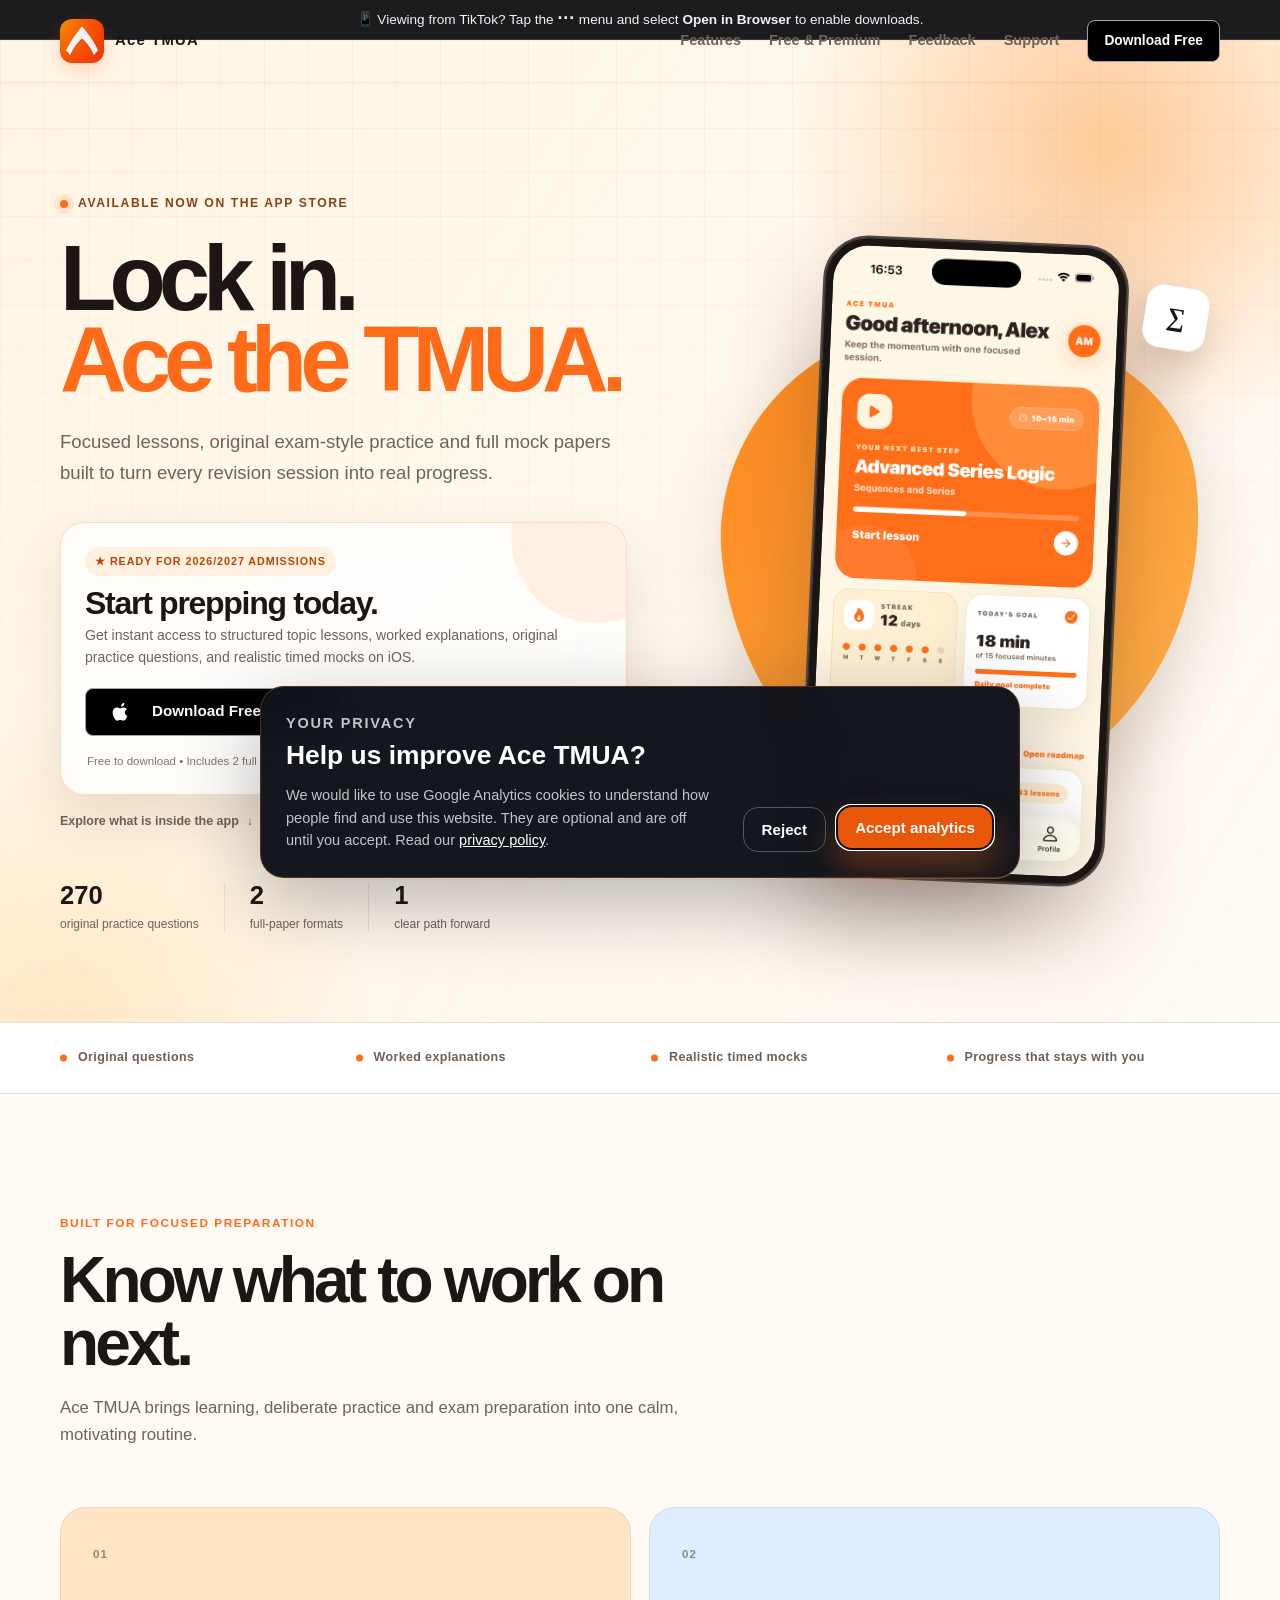
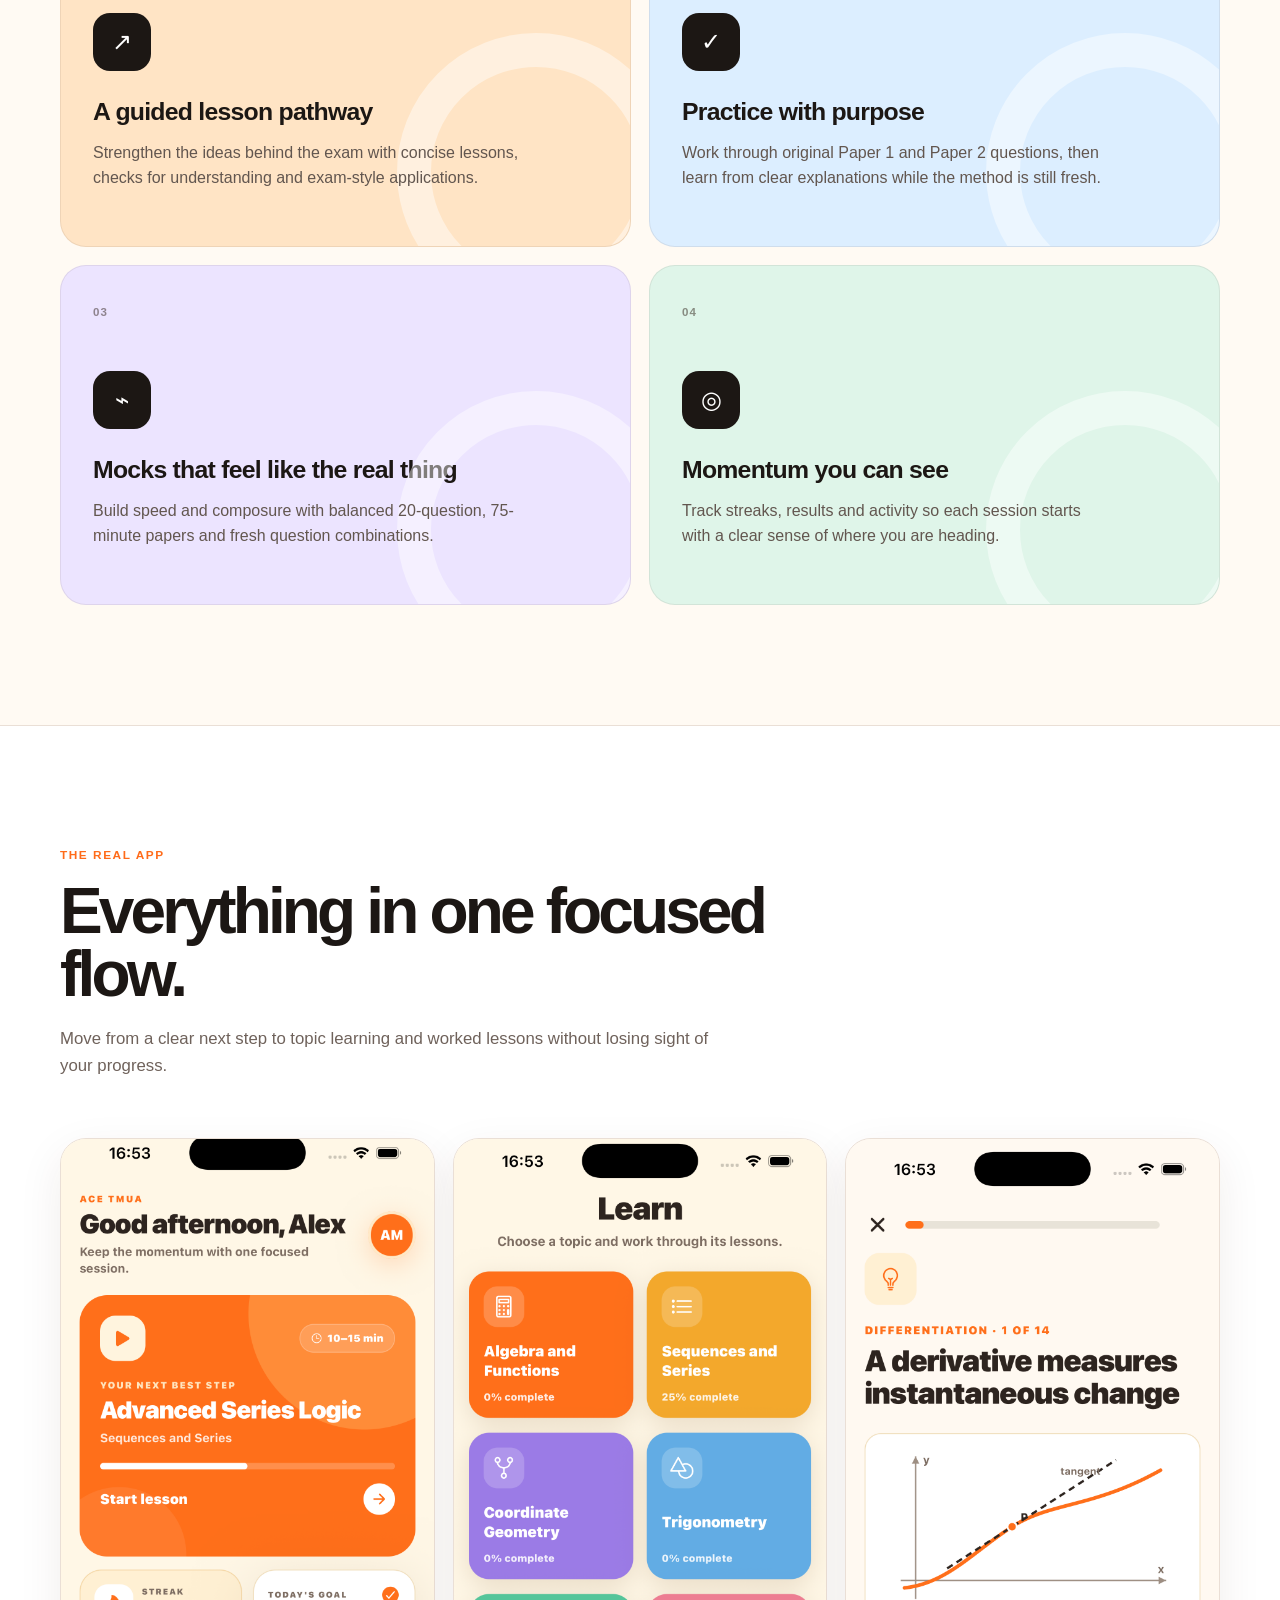
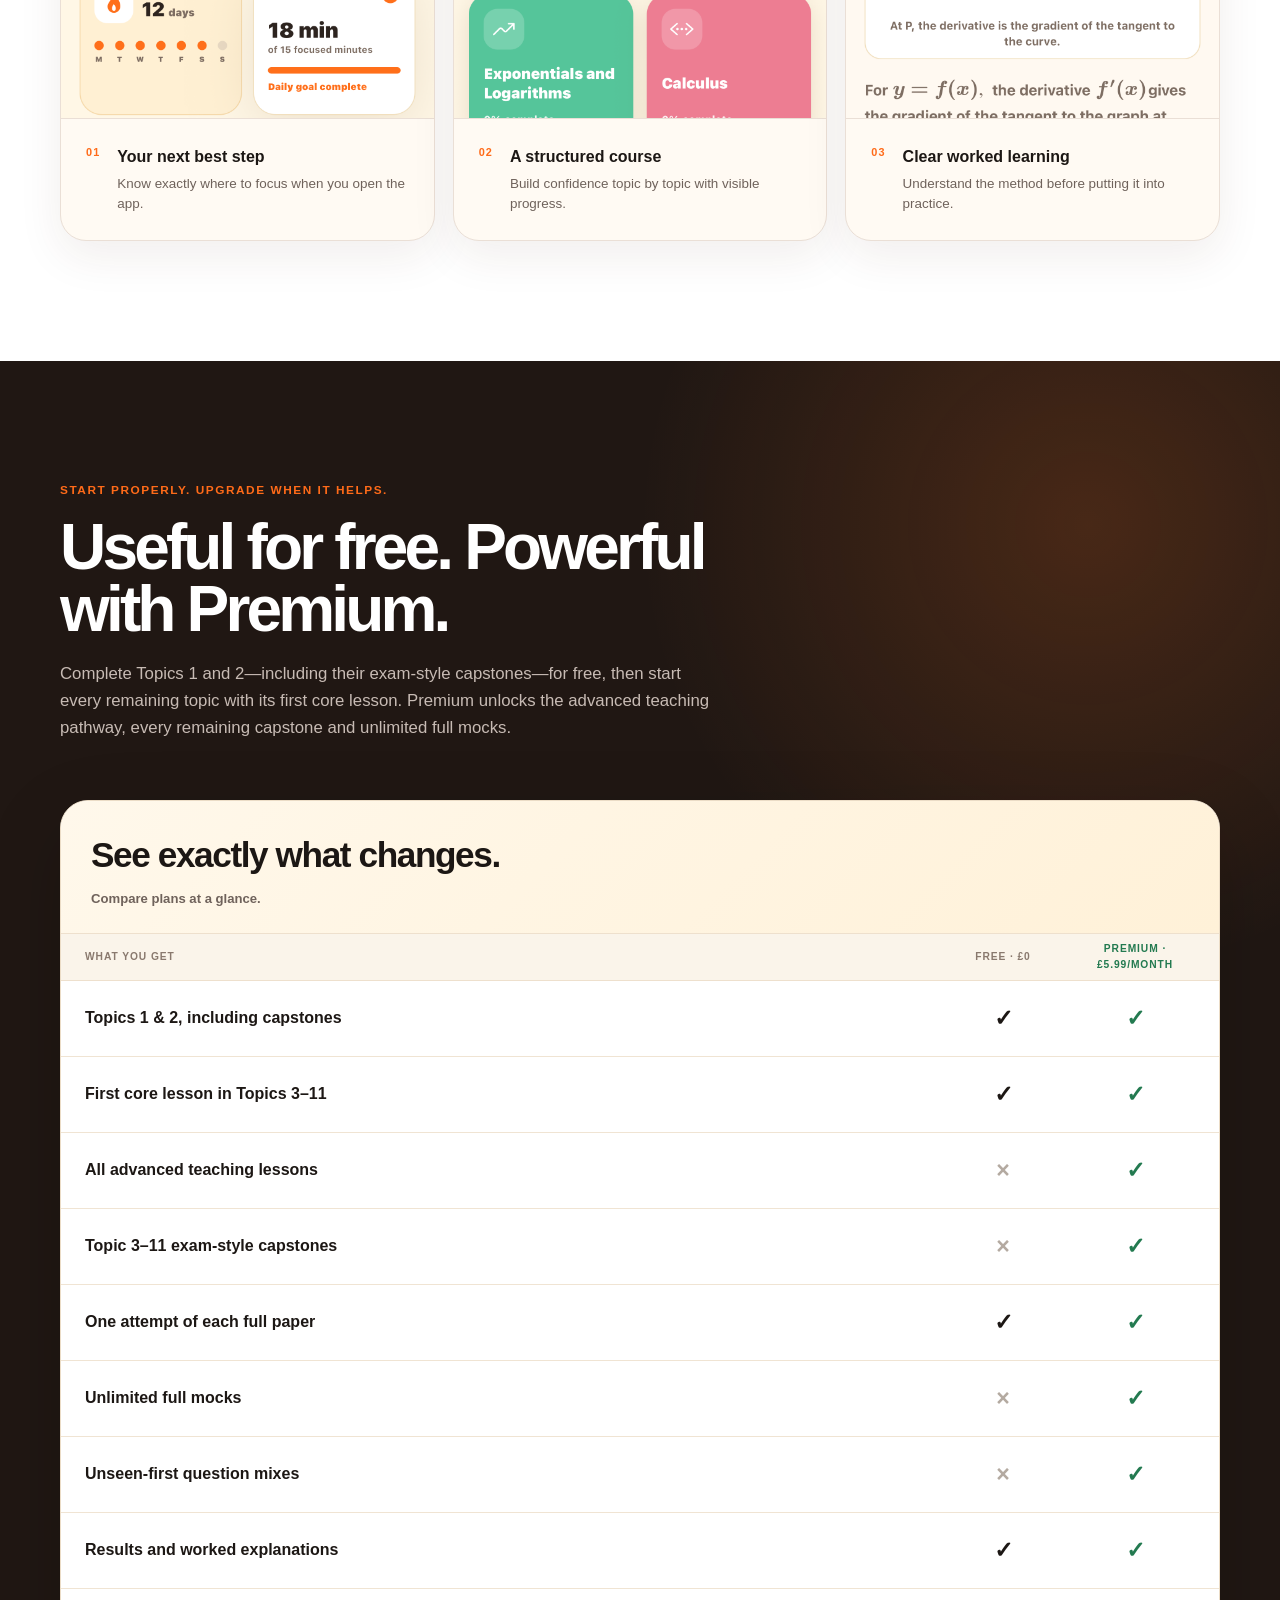
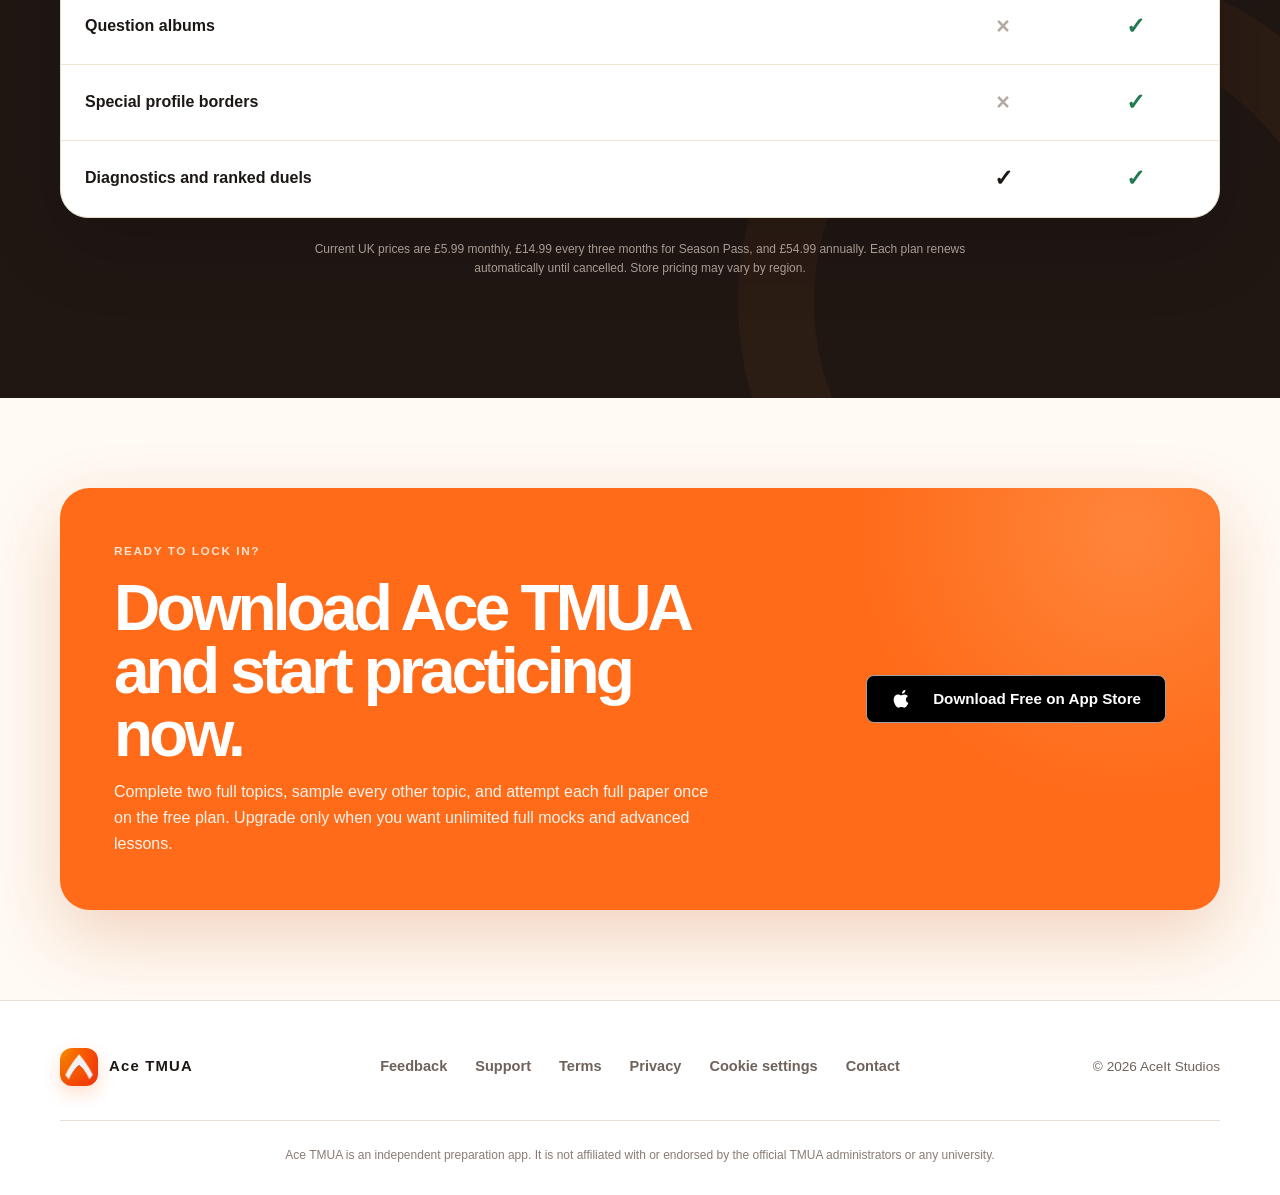
==== commit 5cfd1b29: "Add permanent message to website about opening in external browser" ====
--- a/index.html
+++ b/index.html
@@ -68,7 +68,7 @@
             "@type": "SoftwareApplication",
             "@id": "https://acetmua.aceitstudios.co.uk/#app",
             "name": "Ace TMUA",
-            "url": "itms-apps://apps.apple.com/app/ace-tmua/id6795617802",
+            "url": "https://apps.apple.com/app/ace-tmua/id6795617802",
             "description": "A TMUA preparation app with focused lessons, original practice questions, full mock papers and progress tracking.",
             "applicationCategory": "EducationalApplication",
             "operatingSystem": "iOS",
@@ -84,6 +84,11 @@
   </head>
   <body>
     <a class="skip-link" href="#main">Skip to content</a>
+
+    <!-- NEW TIKTOK/WEBVIEW BANNER -->
+    <div style="background-color: #1c1c1e; color: #f2f2f7; text-align: center; padding: 10px 16px; font-size: 0.85rem; font-weight: 500; line-height: 1.4; border-bottom: 1px solid #3a3a3c;">
+      📱 Viewing from TikTok? Tap the <strong style="letter-spacing: 1px; font-size: 1.1rem; line-height: 0;">&middot;&middot;&middot;</strong> menu and select <strong>Open in Browser</strong> to enable downloads.
+    </div>
 
     <header class="site-header">
       <div class="shell header-inner">
@@ -97,10 +102,9 @@
           <a href="feedback.html">Feedback</a>
           <a href="support.html">Support</a>
           <a
-            href="itms-apps://apps.apple.com/app/ace-tmua/id6795617802"
+            href="https://apps.apple.com/app/ace-tmua/id6795617802"
             class="button"
             style="background-color: #000000; color: #ffffff; border: 1px solid #a1a1a6; border-radius: 8px; min-height: 42px; padding: 0 16px; font-size: 0.86rem; display: inline-flex; align-items: center; justify-content: center; white-space: nowrap;"
-            rel="noopener"
           >
             Download Free
           </a>
@@ -137,9 +141,8 @@
                 style="display: flex; flex-wrap: wrap; gap: 12px; align-items: center; margin-top: 18px;"
               >
                 <a
-                  href="itms-apps://apps.apple.com/app/ace-tmua/id6795617802"
+                  href="https://apps.apple.com/app/ace-tmua/id6795617802"
                   class="button"
-                  rel="noopener"
                   style="background-color: #000000; color: #ffffff; border: 1px solid #a1a1a6; border-radius: 8px; padding: 0 24px; min-height: 48px; display: inline-flex; align-items: center; justify-content: center; white-space: nowrap;"
                 >
                   <svg
@@ -514,9 +517,8 @@
           </div>
           <div>
             <a
-              href="itms-apps://apps.apple.com/app/ace-tmua/id6795617802"
+              href="https://apps.apple.com/app/ace-tmua/id6795617802"
               class="button"
-              rel="noopener"
               style="background-color: #000000; color: #ffffff; border: 1px solid #a1a1a6; border-radius: 8px; padding: 0 24px; min-height: 48px; white-space: nowrap; display: inline-flex; align-items: center; justify-content: center;"
             >
                <svg
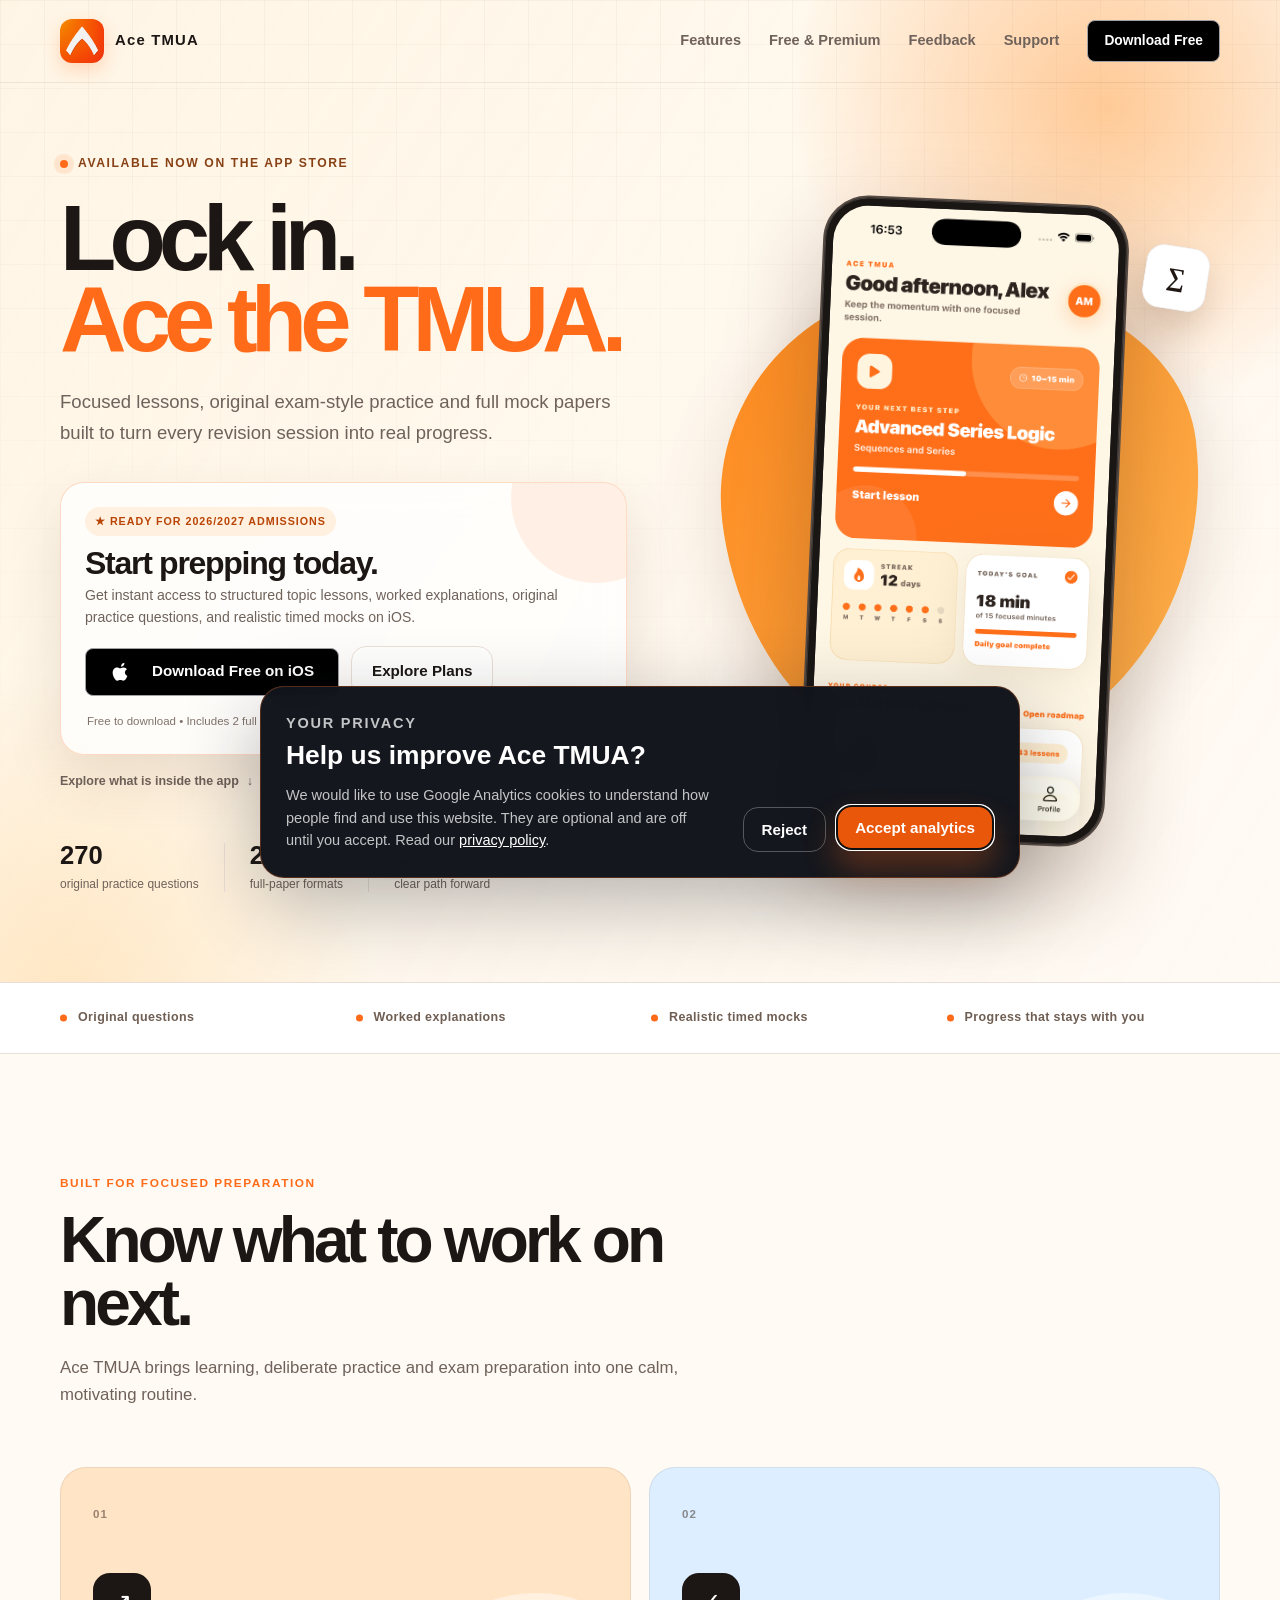
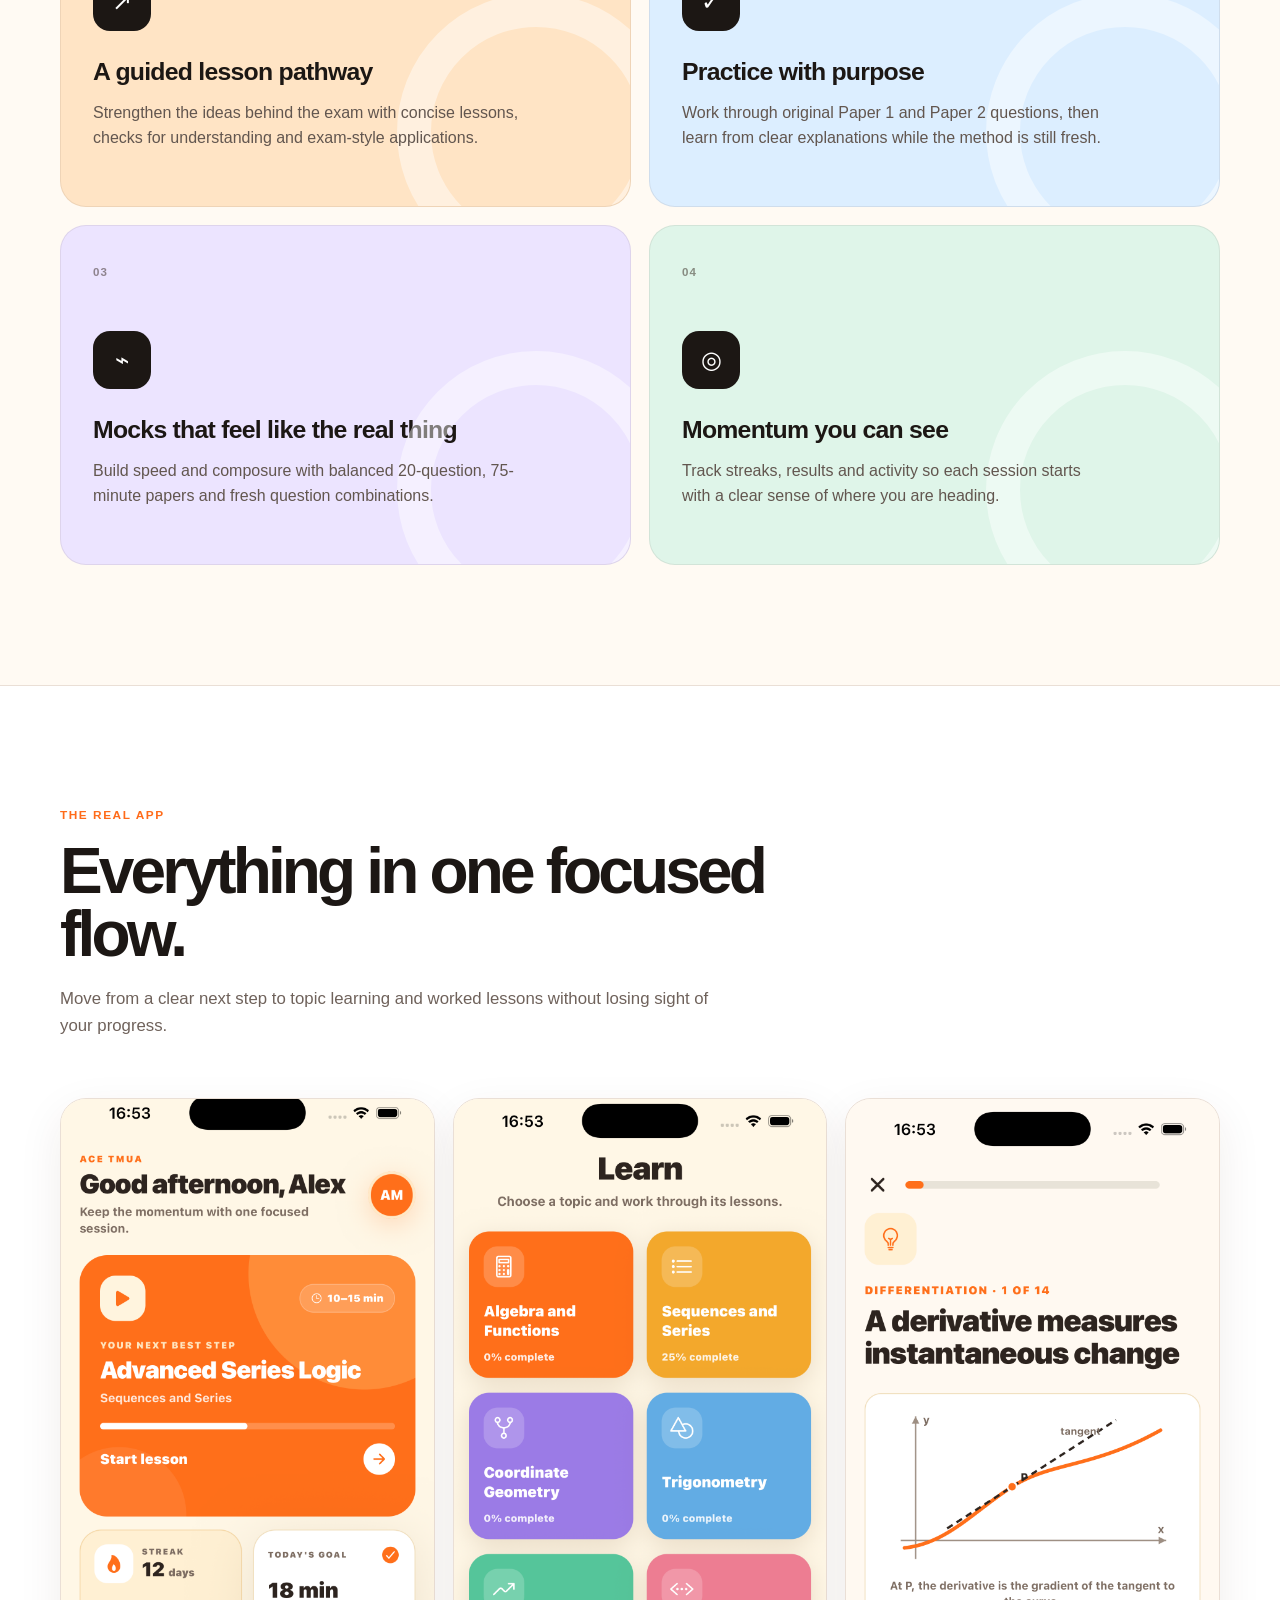
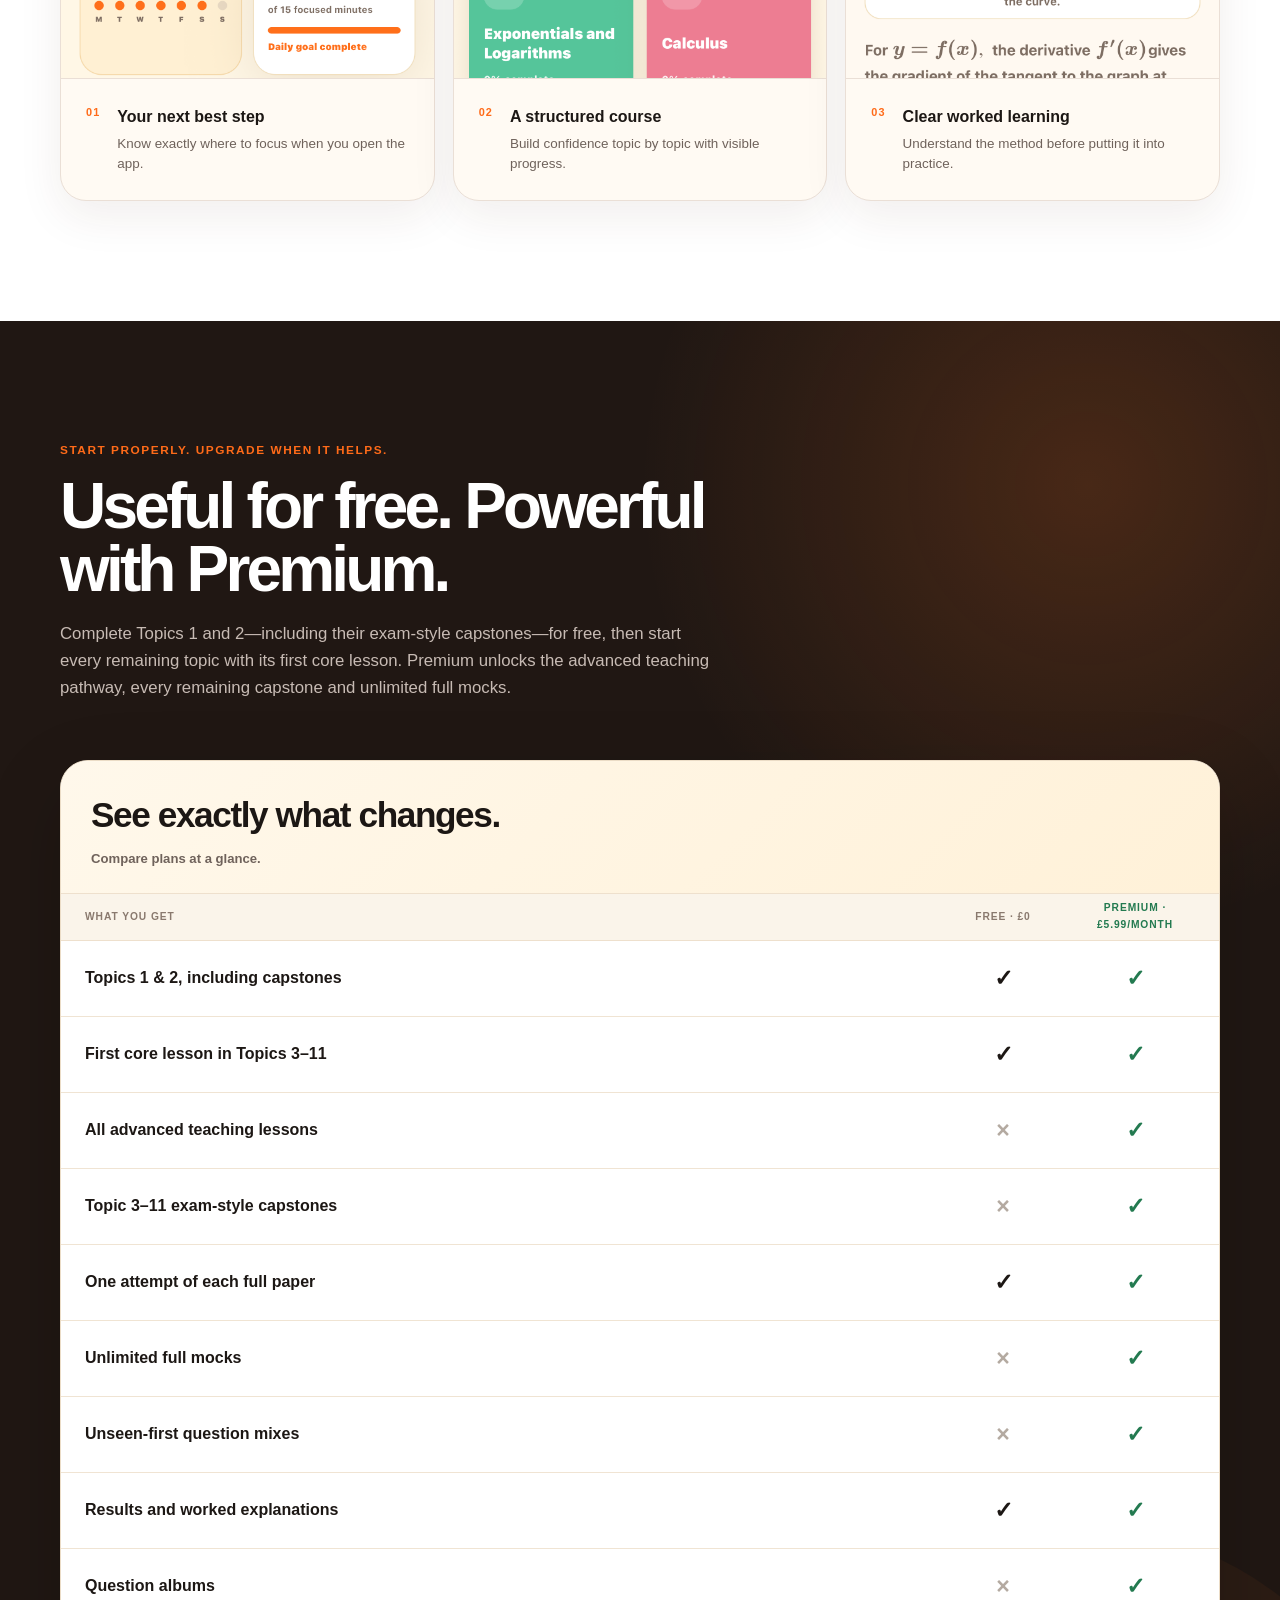
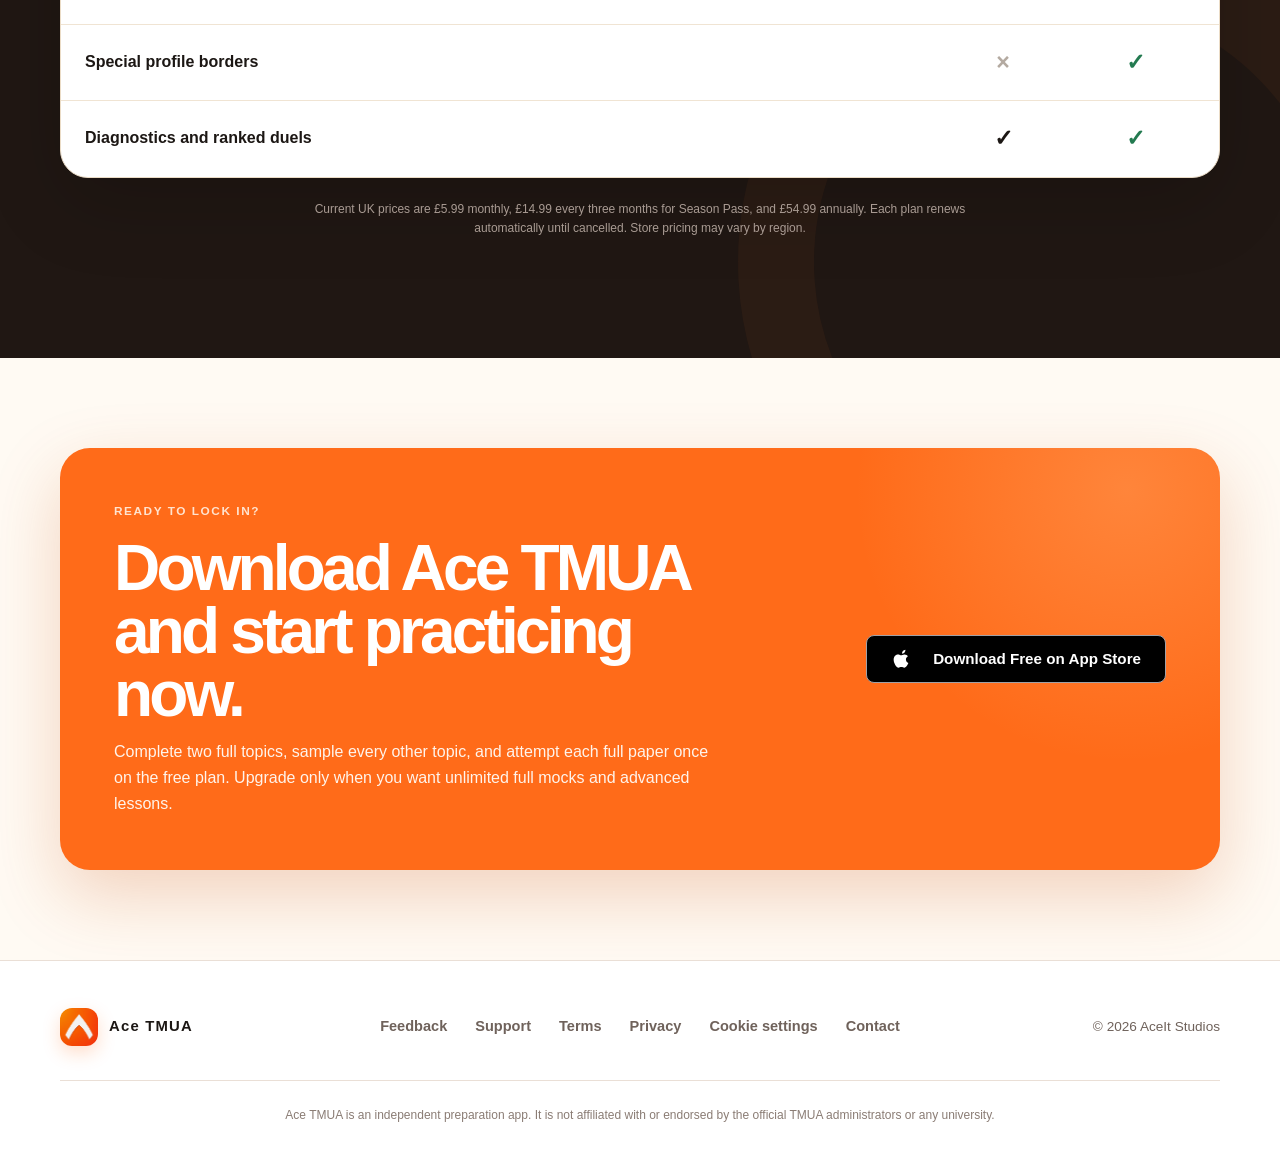
==== commit d5d4dfd6: "Revert back to original index.html with no banner" ====
--- a/index.html
+++ b/index.html
@@ -8,6 +8,7 @@
       content="Ace TMUA helps ambitious students prepare with focused lessons, original practice questions, full-length mock papers and progress insights. Available now on iOS."
     />
     <meta name="author" content="AceIt Studios" />
+    <meta name="apple-itunes-app" content="app-id=6795617802">
     <meta name="robots" content="index, follow, max-image-preview:large" />
     <meta name="theme-color" content="#ff6b19" />
     <link rel="canonical" href="https://acetmua.aceitstudios.co.uk/" />
@@ -84,11 +85,6 @@
   </head>
   <body>
     <a class="skip-link" href="#main">Skip to content</a>
-
-    <!-- NEW TIKTOK/WEBVIEW BANNER -->
-    <div style="background-color: #1c1c1e; color: #f2f2f7; text-align: center; padding: 10px 16px; font-size: 0.85rem; font-weight: 500; line-height: 1.4; border-bottom: 1px solid #3a3a3c;">
-      📱 Viewing from TikTok? Tap the <strong style="letter-spacing: 1px; font-size: 1.1rem; line-height: 0;">&middot;&middot;&middot;</strong> menu and select <strong>Open in Browser</strong> to enable downloads.
-    </div>
 
     <header class="site-header">
       <div class="shell header-inner">
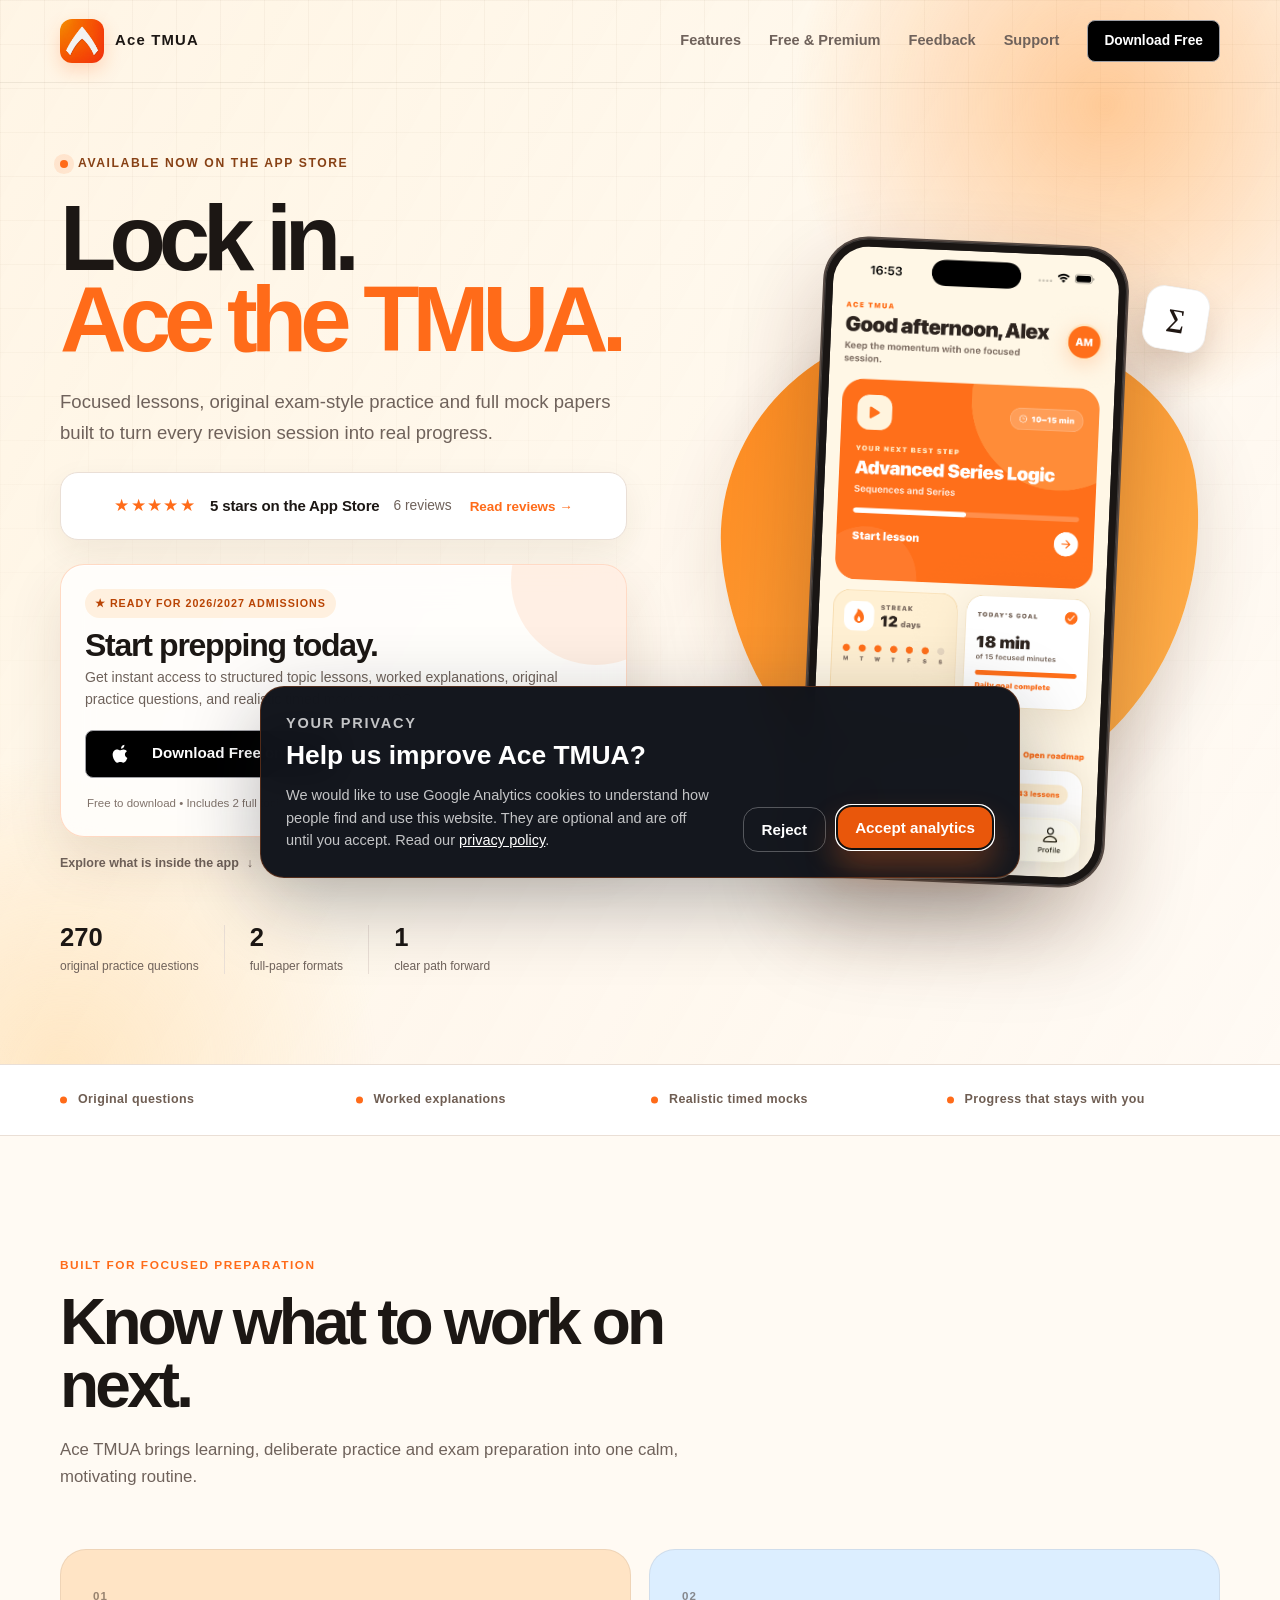
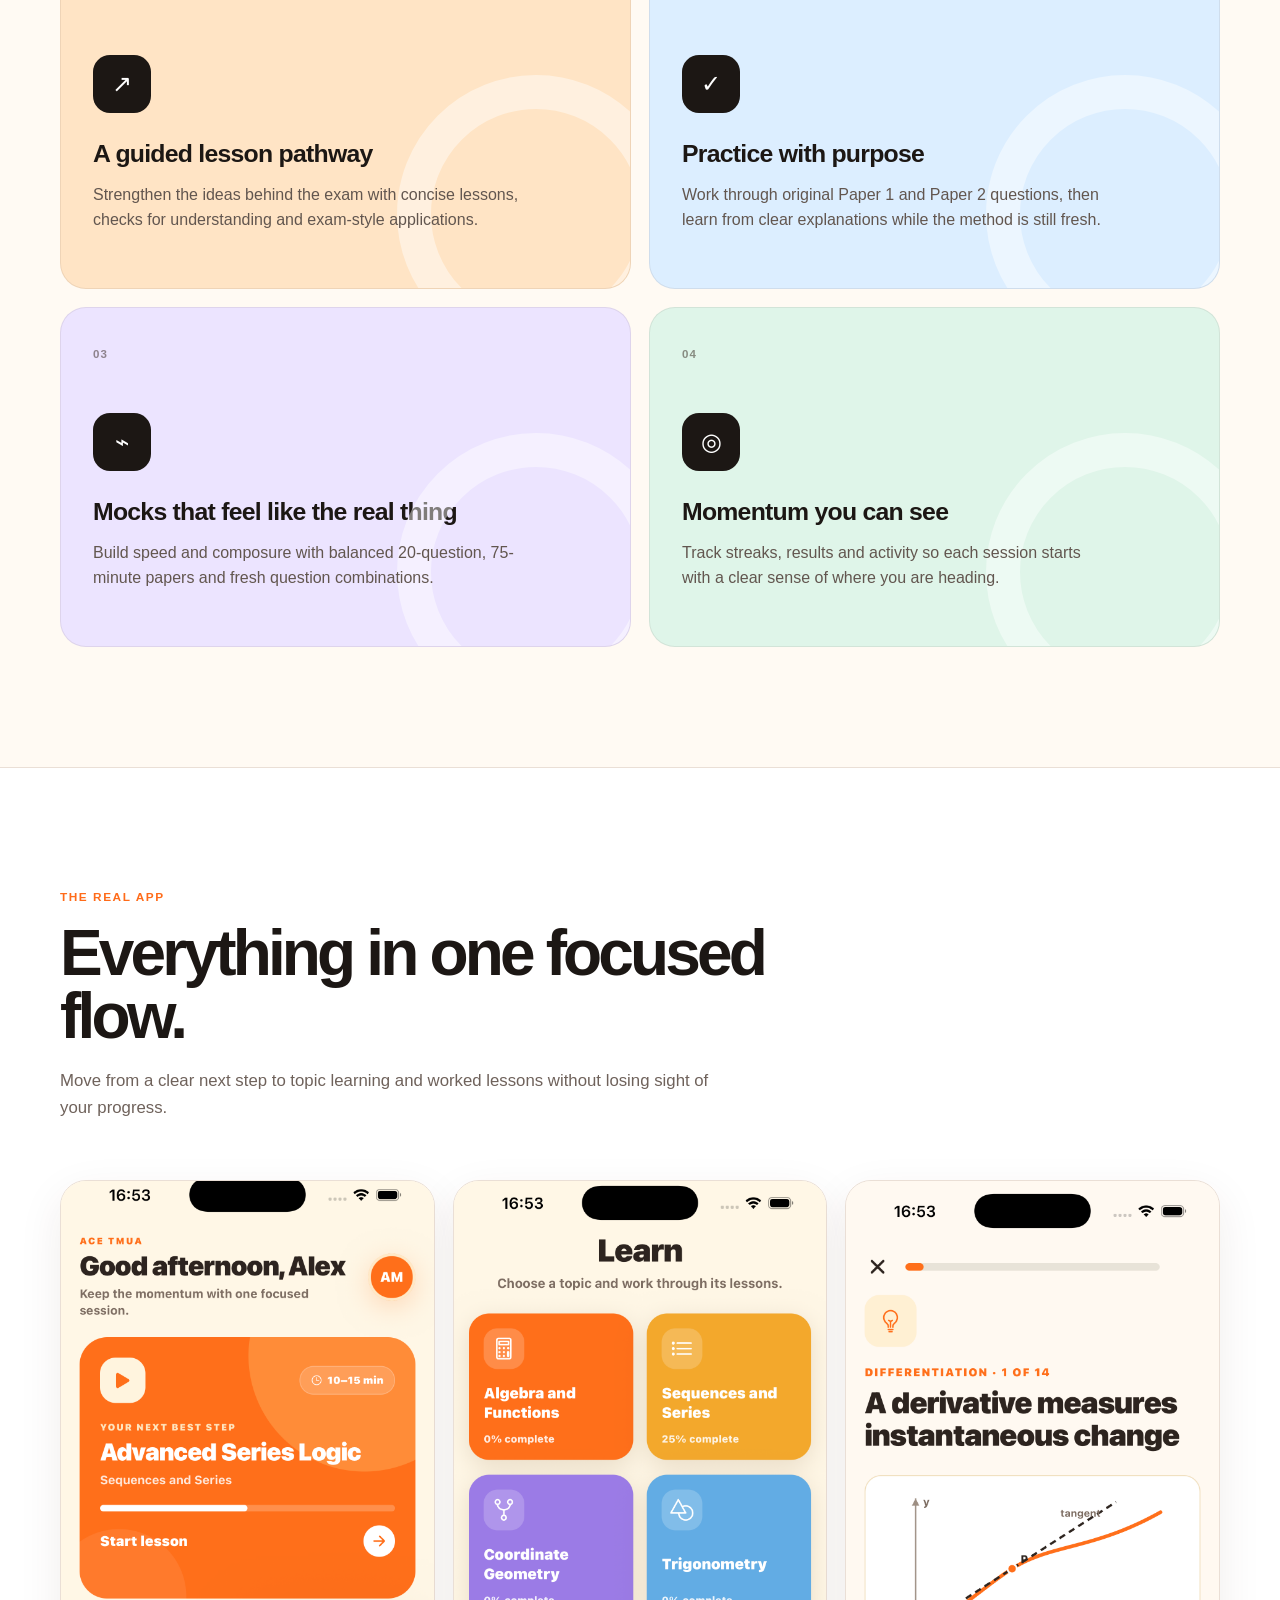
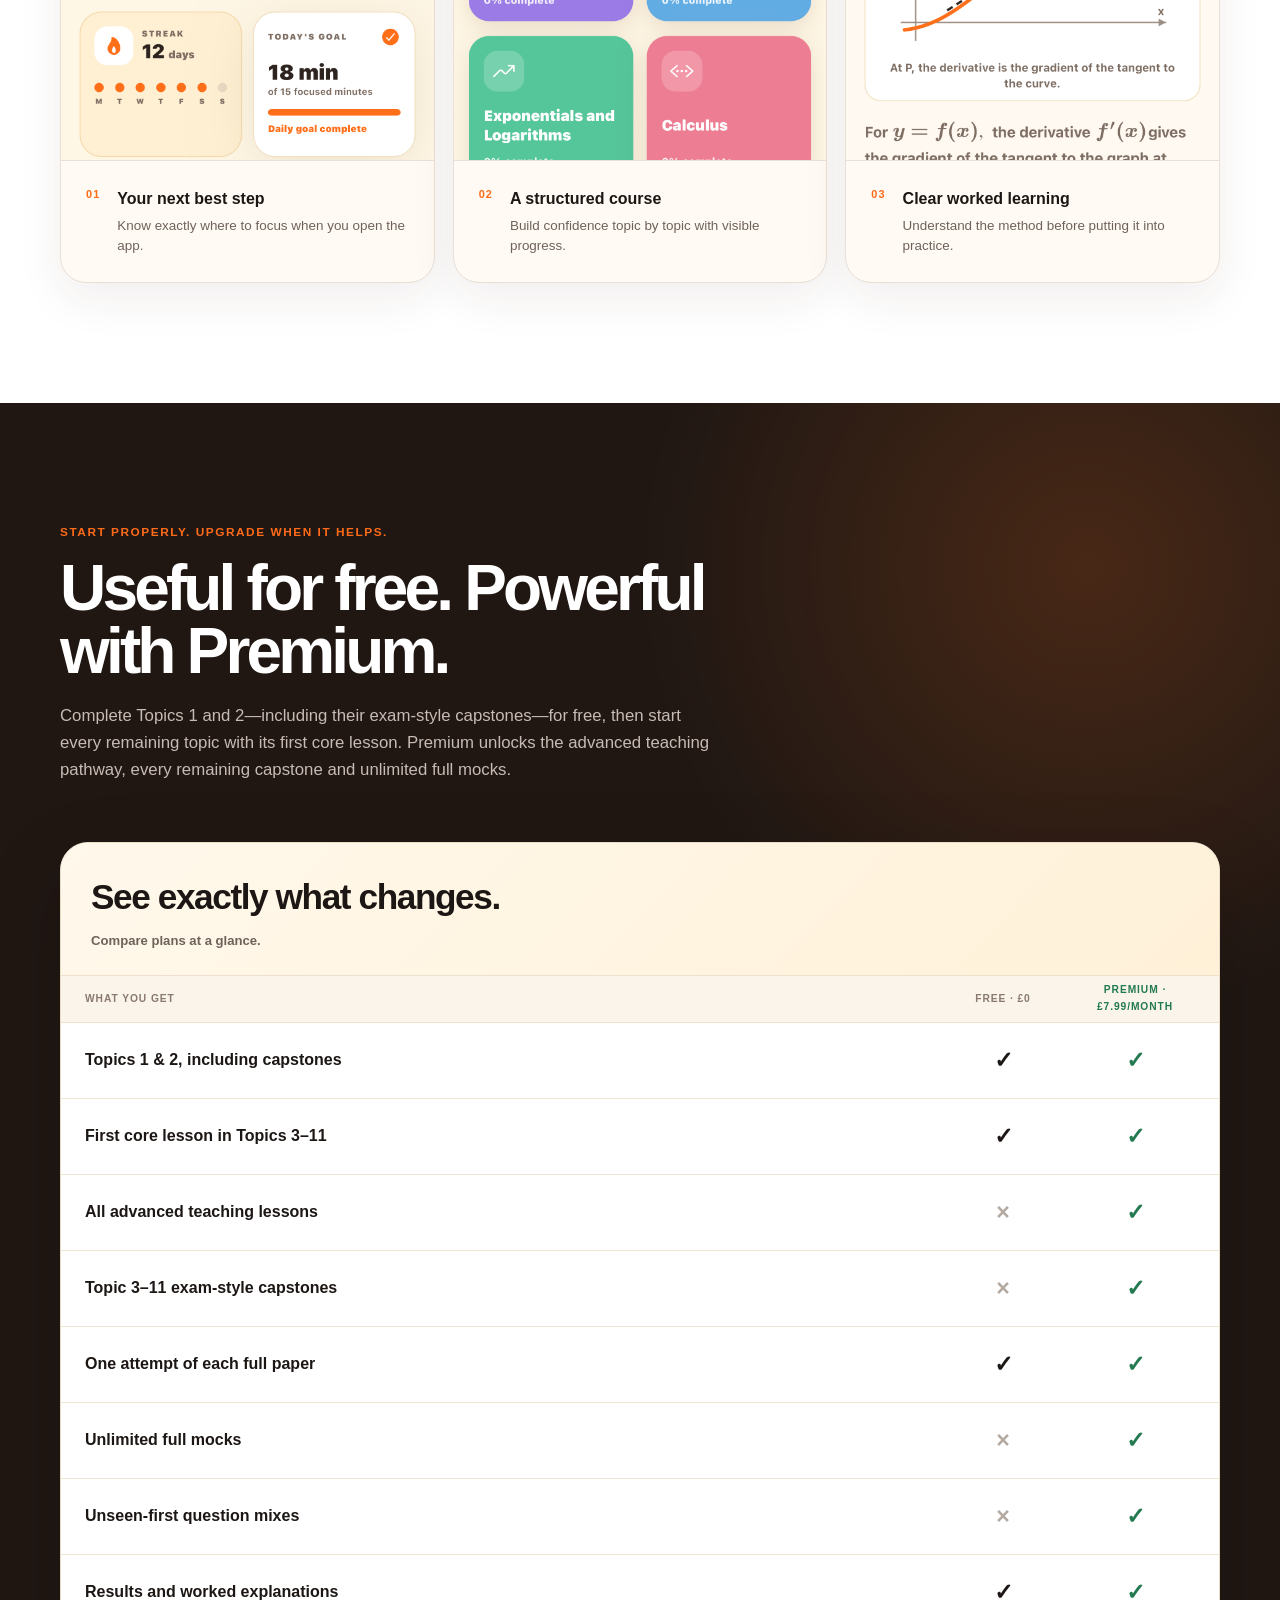
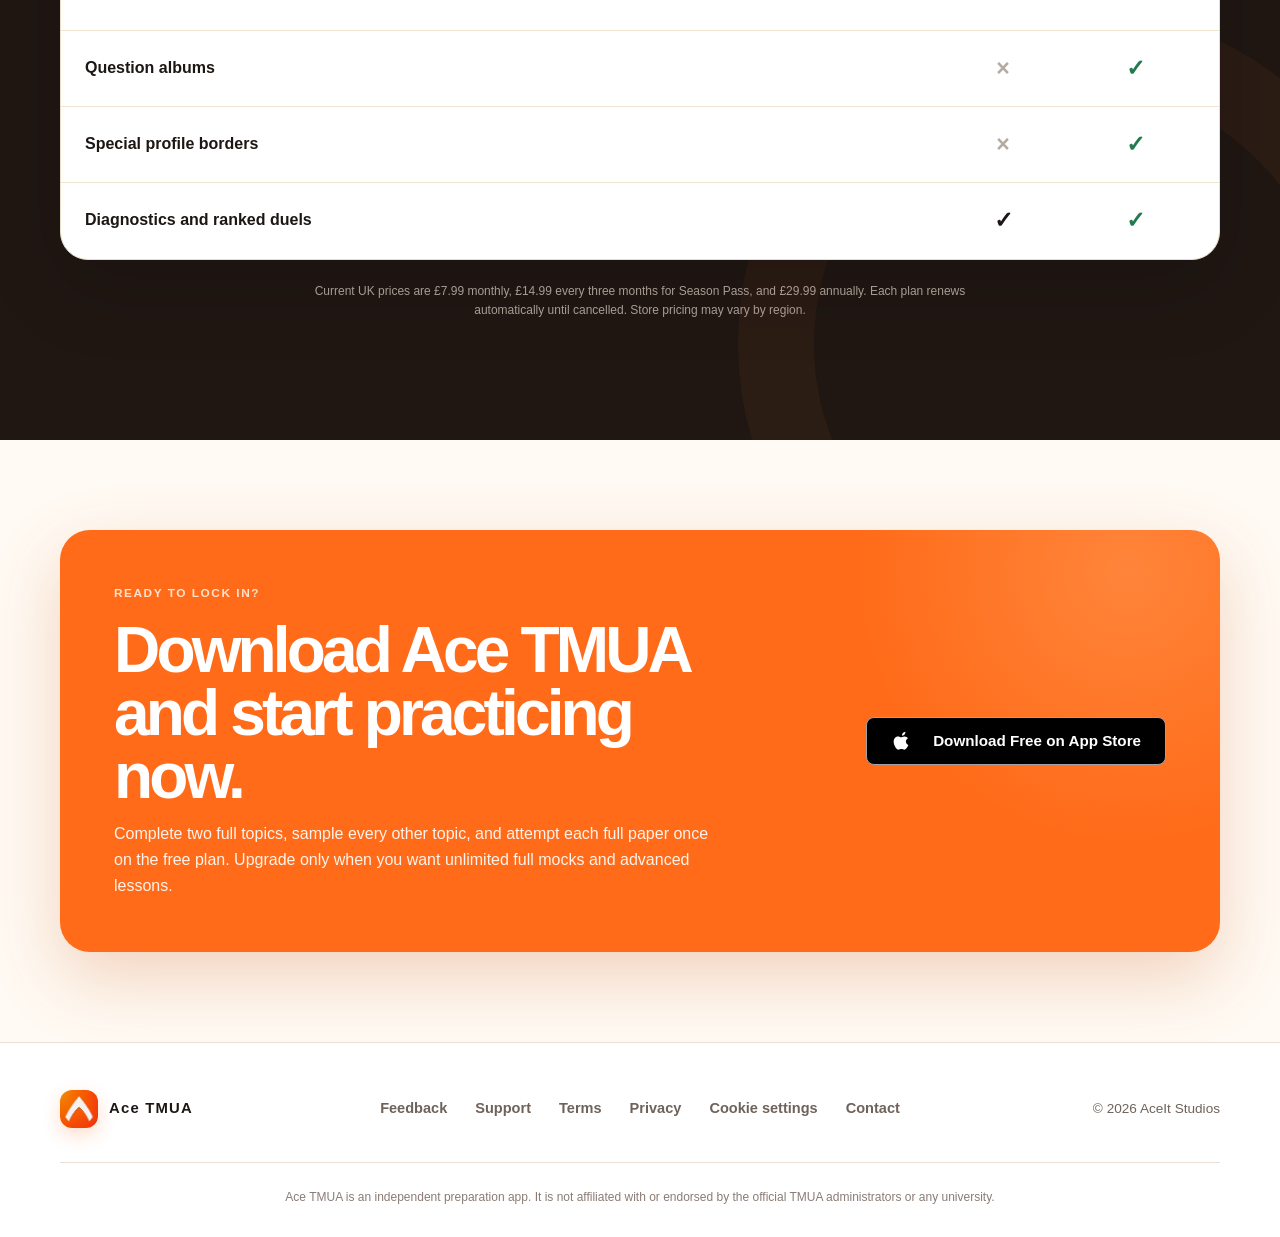
==== commit cbc78424: "Add 5 star reviews to home page and change pricing for monthly" ====
--- a/index.html
+++ b/index.html
@@ -124,6 +124,19 @@
               built to turn every revision session into real progress.
             </p>
 
+            <div class="app-store-proof" aria-label="Ace TMUA App Store rating">
+              <a
+                class="app-store-rating"
+                href="https://apps.apple.com/gb/app/ace-tmua/id6795617802?see-all=reviews"
+              >
+                <span class="app-store-rating__stars" aria-hidden="true">★★★★★</span>
+                <span class="visually-hidden">5 out of 5 stars</span>
+                <strong>5 stars on the App Store</strong>
+                <span class="app-store-rating__count">6 reviews</span>
+                <span class="app-store-rating__link">Read reviews <span aria-hidden="true">→</span></span>
+              </a>
+            </div>
+
             <div class="waitlist-card" id="download">
               <div class="waitlist-heading">
                 <span class="waitlist-count">★ Ready for 2026/2027 Admissions</span>
@@ -359,7 +372,7 @@
             <div class="plan-comparison__legend" aria-hidden="true">
               <span>What you get</span>
               <span>Free · £0</span>
-              <span>Premium · £5.99/month</span>
+              <span>Premium · £7.99/month</span>
             </div>
 
             <div class="plan-feature">
@@ -495,8 +508,8 @@
             </div>
           </div>
           <p class="price-note">
-            Current UK prices are £5.99 monthly, £14.99 every three months for
-            Season Pass, and £54.99 annually. Each plan renews automatically
+            Current UK prices are £7.99 monthly, £14.99 every three months for
+            Season Pass, and £29.99 annually. Each plan renews automatically
             until cancelled. Store pricing may vary by region.
           </p>
         </div>
@@ -562,4 +575,4 @@
 
     <script src="js/analytics.js" defer></script>
   </body>
-</html>+</html>
--- a/css/site.css
+++ b/css/site.css
@@ -622,6 +622,63 @@
   transform: translateY(-50%);
 }
 
+.app-store-proof {
+  margin: -10px 0 24px;
+}
+
+.app-store-rating {
+  display: flex;
+  min-height: 68px;
+  padding: 14px 20px;
+  align-items: center;
+  justify-content: center;
+  gap: 14px;
+  text-decoration: none;
+  background: #fff;
+  border: 1px solid var(--line);
+  border-radius: 18px;
+  box-shadow: 0 12px 32px rgba(76, 43, 20, 0.07);
+  transition:
+    border-color 160ms ease,
+    box-shadow 160ms ease,
+    transform 160ms ease;
+}
+
+.app-store-rating:hover {
+  border-color: rgba(255, 107, 25, 0.45);
+  box-shadow: 0 16px 38px rgba(76, 43, 20, 0.11);
+  transform: translateY(-2px);
+}
+
+.app-store-rating:focus-visible {
+  outline: 3px solid rgba(255, 107, 25, 0.3);
+  outline-offset: 3px;
+}
+
+.app-store-rating__stars {
+  color: var(--orange);
+  font-size: 1.05rem;
+  letter-spacing: 0.08em;
+  line-height: 1;
+}
+
+.app-store-rating strong {
+  font-size: 0.94rem;
+  letter-spacing: -0.01em;
+}
+
+.app-store-rating__count {
+  color: var(--muted);
+  font-size: 0.86rem;
+}
+
+.app-store-rating__link {
+  margin-left: 4px;
+  color: var(--orange);
+  font-size: 0.84rem;
+  font-weight: 800;
+}
+
 .section-block {
   padding: 120px 0;
 }
@@ -1939,6 +1996,26 @@
     width: min(calc(100% - 28px), var(--shell));
   }
 
+  .app-store-proof {
+    margin: -6px 0 20px;
+  }
+
+  .app-store-rating {
+    padding: 17px 18px;
+    flex-wrap: wrap;
+    gap: 7px 10px;
+    text-align: center;
+  }
+
+  .app-store-rating__stars,
+  .app-store-rating__link {
+    width: 100%;
+  }
+
+  .app-store-rating__link {
+    margin-left: 0;
+  }
+
   .header-inner {
     min-height: 70px;
   }
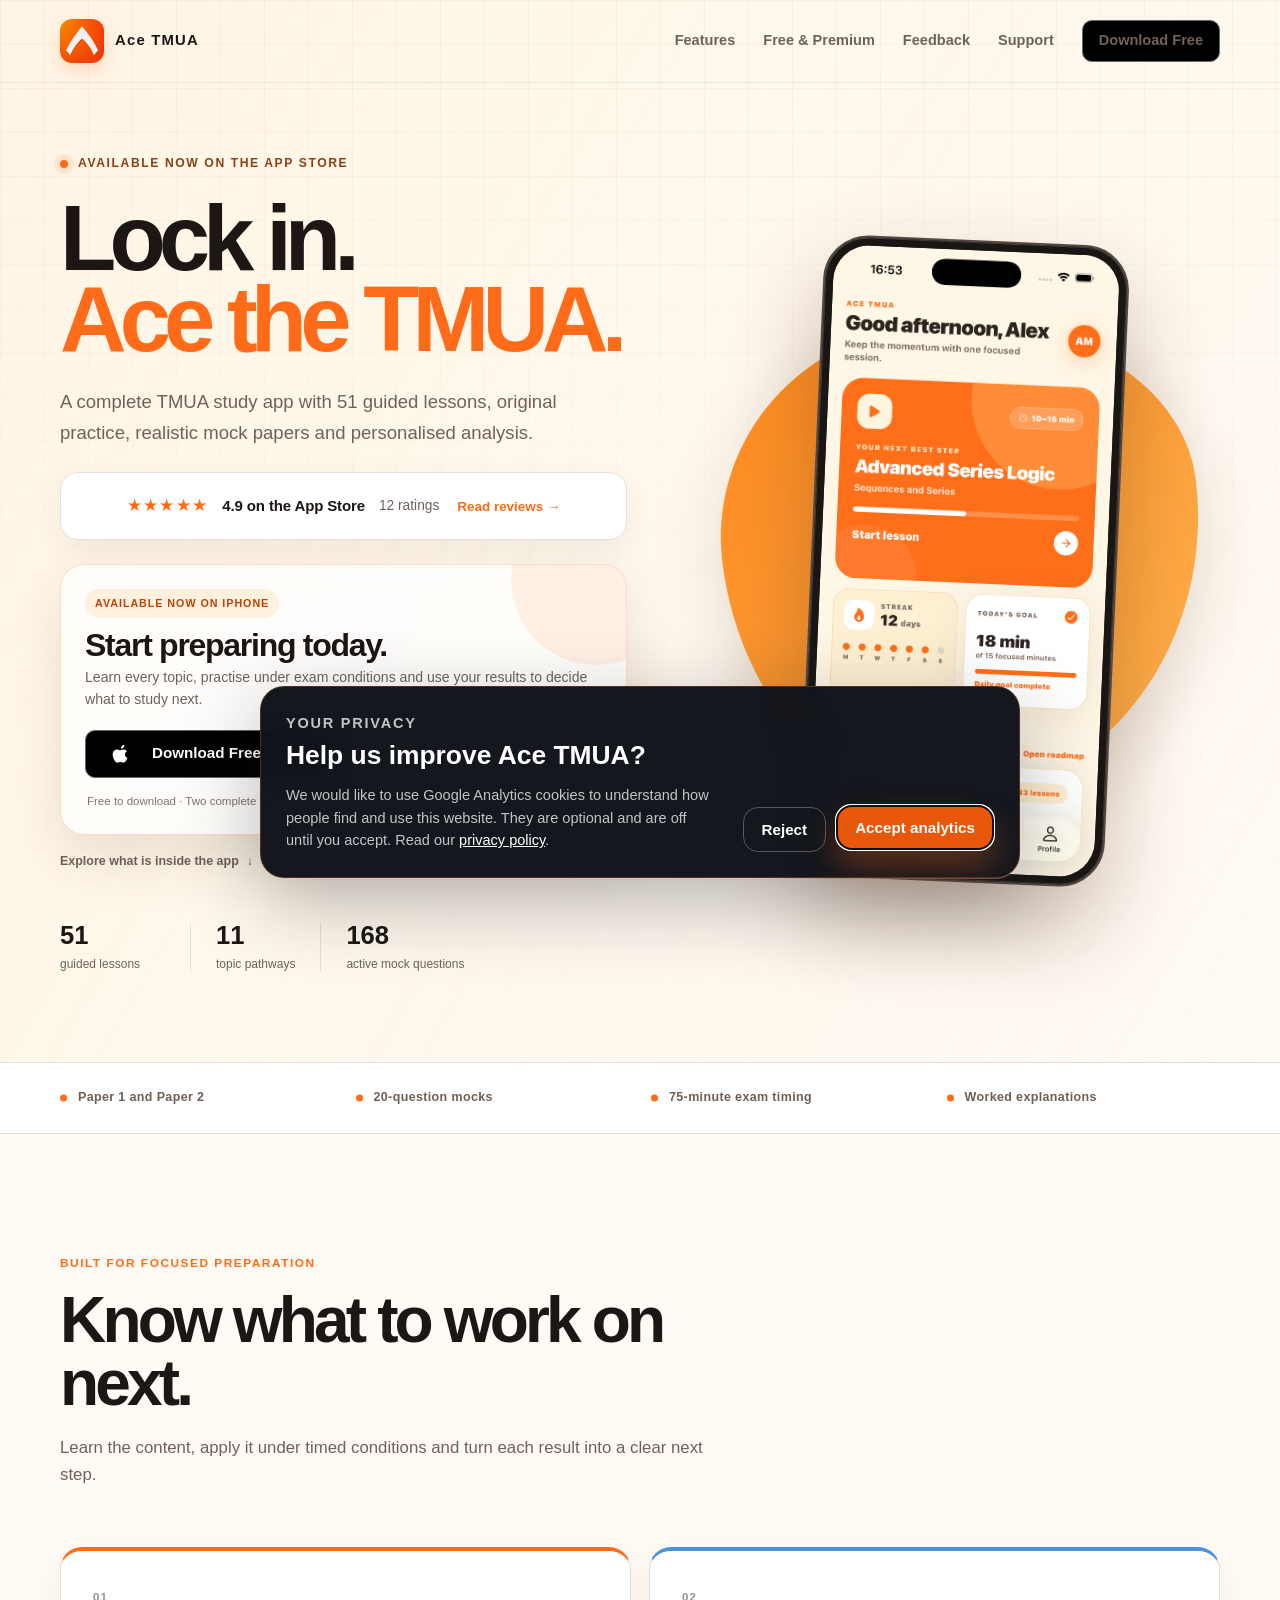
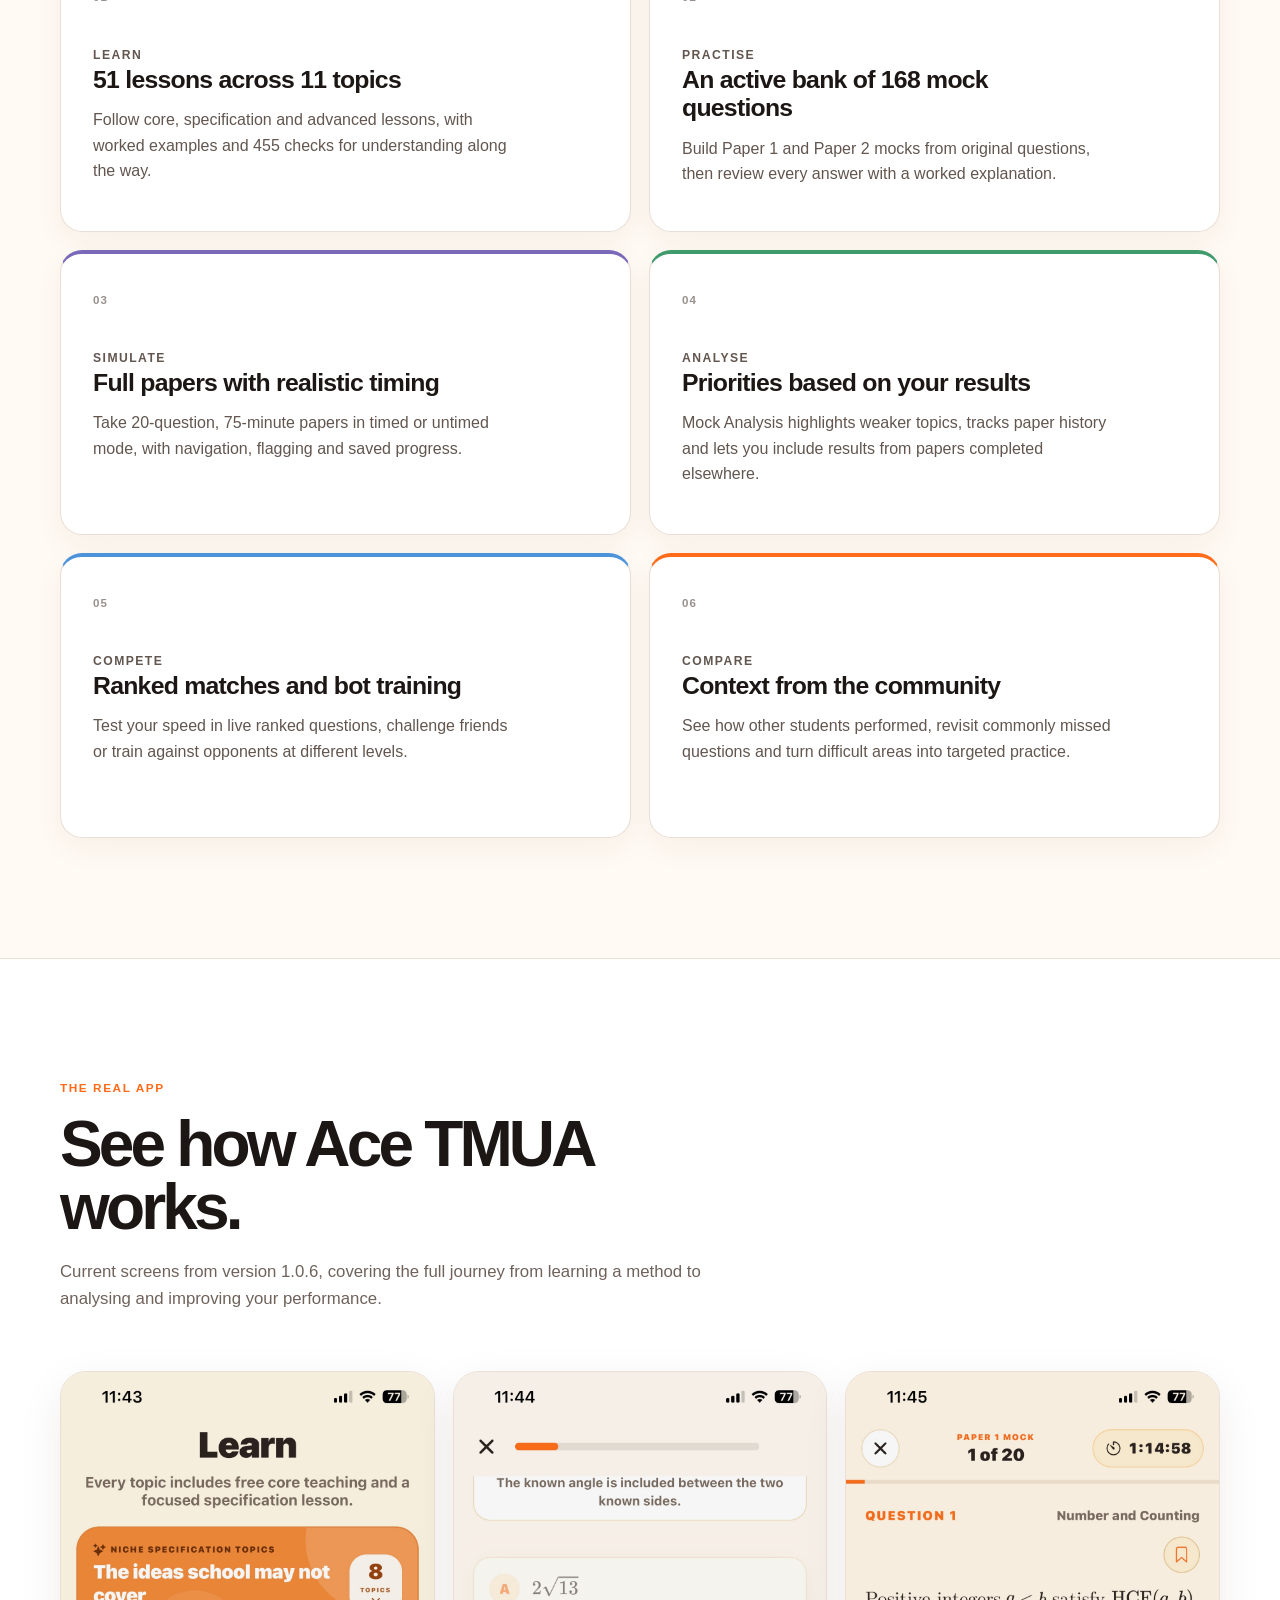
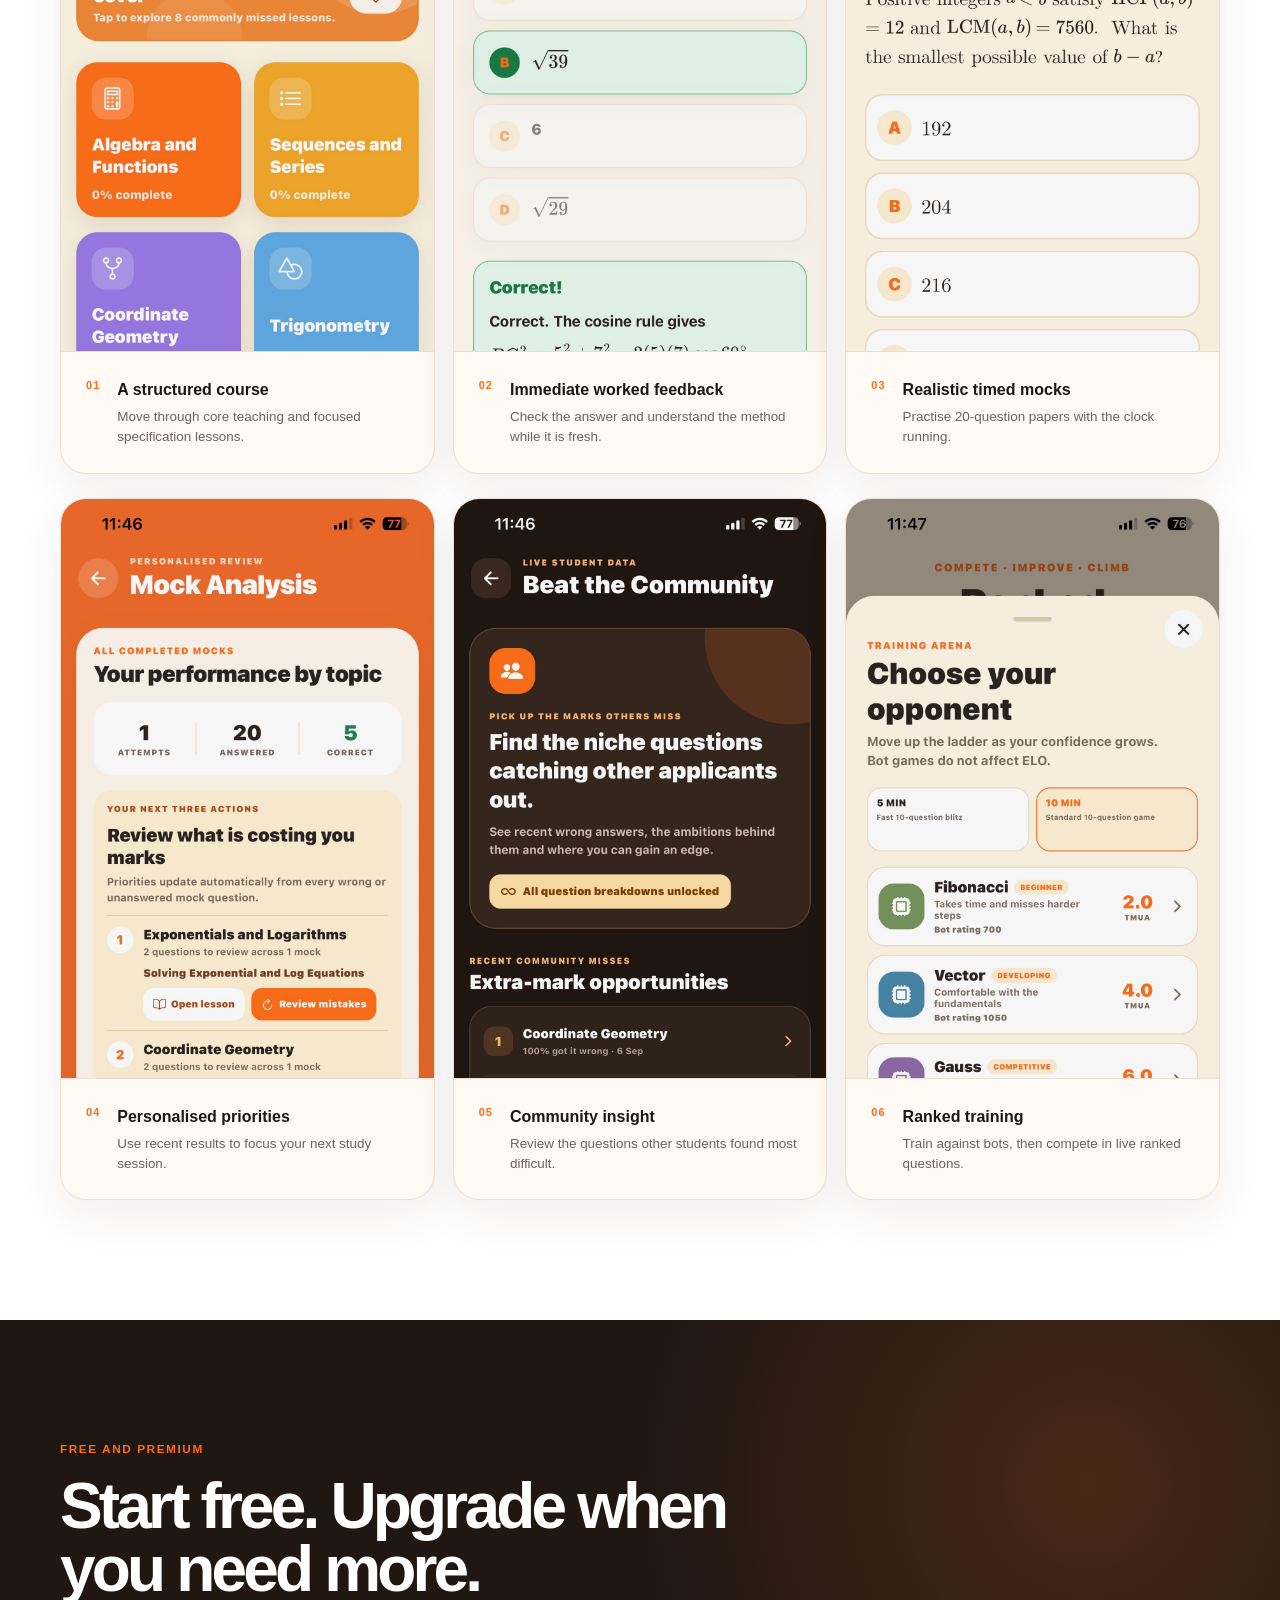
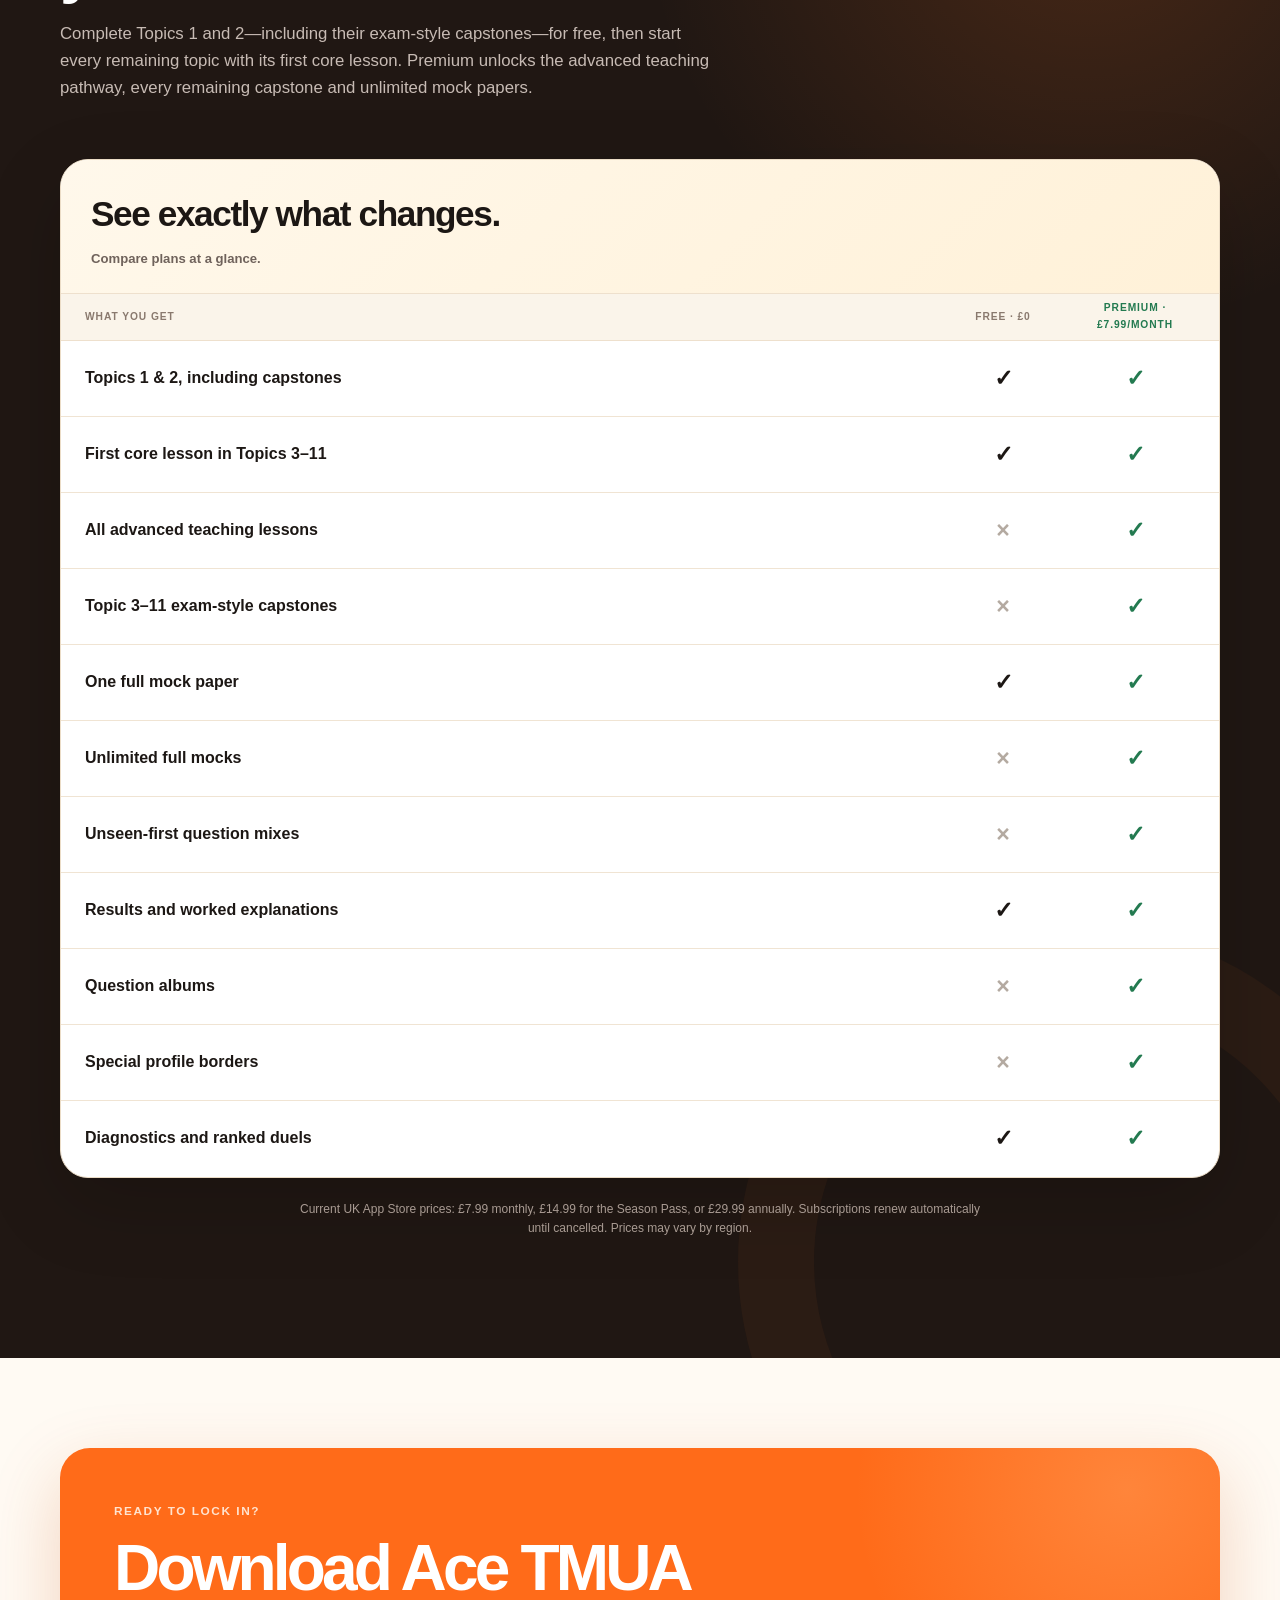
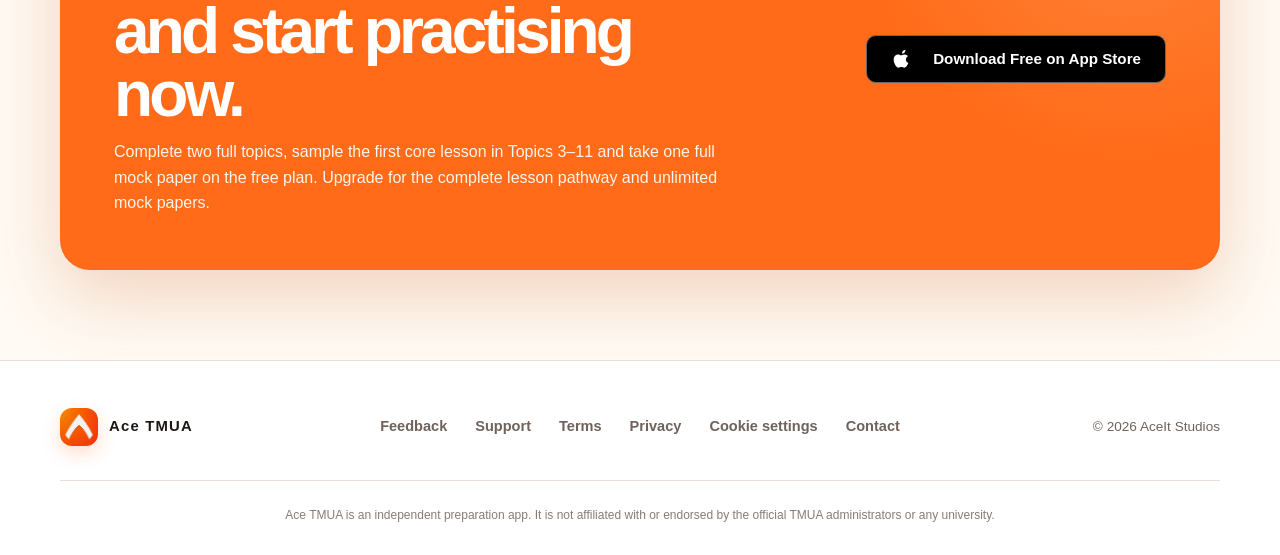
==== commit 9dd42aeb: "Website refresh with new copy and images" ====
--- a/index.html
+++ b/index.html
@@ -73,6 +73,11 @@
             "description": "A TMUA preparation app with focused lessons, original practice questions, full mock papers and progress tracking.",
             "applicationCategory": "EducationalApplication",
             "operatingSystem": "iOS",
+            "aggregateRating": {
+              "@type": "AggregateRating",
+              "ratingValue": "4.9",
+              "ratingCount": "12"
+            },
             "publisher": {
               "@id": "https://aceitstudios.co.uk/#organization"
             }
@@ -99,8 +104,7 @@
           <a href="support.html">Support</a>
           <a
             href="https://apps.apple.com/app/ace-tmua/id6795617802"
-            class="button"
-            style="background-color: #000000; color: #ffffff; border: 1px solid #a1a1a6; border-radius: 8px; min-height: 42px; padding: 0 16px; font-size: 0.86rem; display: inline-flex; align-items: center; justify-content: center; white-space: nowrap;"
+            class="button button--app-store button--compact"
           >
             Download Free
           </a>
@@ -110,8 +114,6 @@
 
     <main id="main">
       <section class="hero">
-        <div class="hero-orb hero-orb--one" aria-hidden="true"></div>
-        <div class="hero-orb hero-orb--two" aria-hidden="true"></div>
         <div class="shell hero-grid">
           <div class="hero-copy">
             <p class="eyebrow">
@@ -120,8 +122,8 @@
             </p>
             <h1>Lock in.<br /><span>Ace the TMUA.</span></h1>
             <p class="hero-lede">
-              Focused lessons, original exam-style practice and full mock papers
-              built to turn every revision session into real progress.
+              A complete TMUA study app with 51 guided lessons, original
+              practice, realistic mock papers and personalised analysis.
             </p>
 
             <div class="app-store-proof" aria-label="Ace TMUA App Store rating">
@@ -130,29 +132,26 @@
                 href="https://apps.apple.com/gb/app/ace-tmua/id6795617802?see-all=reviews"
               >
                 <span class="app-store-rating__stars" aria-hidden="true">★★★★★</span>
-                <span class="visually-hidden">5 out of 5 stars</span>
-                <strong>5 stars on the App Store</strong>
-                <span class="app-store-rating__count">6 reviews</span>
+                <span class="visually-hidden">4.9 out of 5 stars</span>
+                <strong>4.9 on the App Store</strong>
+                <span class="app-store-rating__count">12 ratings</span>
                 <span class="app-store-rating__link">Read reviews <span aria-hidden="true">→</span></span>
               </a>
             </div>
 
-            <div class="waitlist-card" id="download">
-              <div class="waitlist-heading">
-                <span class="waitlist-count">★ Ready for 2026/2027 Admissions</span>
-                <h2>Start prepping today.</h2>
+            <div class="download-card" id="download">
+              <div class="download-heading">
+                <span class="availability-label">Available now on iPhone</span>
+                <h2>Start preparing today.</h2>
                 <p>
-                  Get instant access to structured topic lessons, worked explanations, original practice questions, and realistic timed mocks on iOS.
+                  Learn every topic, practise under exam conditions and use your
+                  results to decide what to study next.
                 </p>
               </div>
-              <div
-                class="download-cta-group"
-                style="display: flex; flex-wrap: wrap; gap: 12px; align-items: center; margin-top: 18px;"
-              >
+              <div class="download-cta-group">
                 <a
                   href="https://apps.apple.com/app/ace-tmua/id6795617802"
-                  class="button"
-                  style="background-color: #000000; color: #ffffff; border: 1px solid #a1a1a6; border-radius: 8px; padding: 0 24px; min-height: 48px; display: inline-flex; align-items: center; justify-content: center; white-space: nowrap;"
+                  class="button button--app-store"
                 >
                   <svg
                     width="20"
@@ -160,7 +159,7 @@
                     viewBox="0 0 384 512"
                     fill="currentColor"
                     aria-hidden="true"
-                    style="margin-right: 8px;"
+                    class="button__icon"
                   >
                     <path
                       d="M318.7 268.7c-.2-36.7 16.4-64.4 50-84.8-18.8-26.9-47.2-41.7-84.7-44.6-35.5-2.8-74.3 20.7-88.5 20.7-15 0-49.4-19.7-76.4-19.7C63.3 141.2 4 184.8 4 273.5q0 39.3 14.4 81.2c12.8 36.7 59 126.7 107.2 125.2 25.2-.6 43-17.9 75.8-17.9 31.8 0 48.3 17.9 76.4 17.9 48.6-.7 90.4-82.5 102.6-119.3-65.2-30.7-61.7-92.1-61.7-92.1zM282.2 88.3c15.2-18.3 25.1-43.8 21.8-68.3-22 1.3-48 15.3-63 32.8-13.8 15.8-24.8 41.5-21 65.5 24.3 1.9 47.9-12.2 62.2-30z"
@@ -170,14 +169,13 @@
                 </a>
                 <a
                   href="#plans"
-                  class="button button--secondary"
-                  style="padding: 0 20px;"
+                  class="button button--secondary button--plans"
                 >
                   Explore Plans
                 </a>
               </div>
-              <p class="waitlist-note" style="margin-top: 14px;">
-                Free to download • Includes 2 full topics and full paper attempts
+              <p class="download-note">
+                Free to download · Two complete topics · One full mock paper
               </p>
             </div>
 
@@ -187,28 +185,26 @@
             </a>
             <div class="hero-facts" aria-label="Ace TMUA highlights">
               <div>
-                <strong>270</strong>
-                <span>original practice questions</span>
+                <strong>51</strong>
+                <span>guided lessons</span>
               </div>
               <div>
-                <strong>2</strong>
-                <span>full-paper formats</span>
+                <strong>11</strong>
+                <span>topic pathways</span>
               </div>
               <div>
-                <strong>1</strong>
-                <span>clear path forward</span>
+                <strong>168</strong>
+                <span>active mock questions</span>
               </div>
             </div>
           </div>
 
           <div class="phone-stage" aria-label="Preview of the Ace TMUA app">
-            <div class="math-mark math-mark--one" aria-hidden="true">∑</div>
-            <div class="math-mark math-mark--two" aria-hidden="true">π</div>
             <div class="phone">
               <img
                 class="hero-screenshot"
                 src="assets/screenshots/home.png"
-                alt="Ace TMUA home screen showing a lesson recommendation, study streak and daily goal"
+                alt="Ace TMUA home screen showing Alex's recommended lesson, 12-day streak and completed daily goal"
                 width="1206"
                 height="2622"
               />
@@ -219,10 +215,10 @@
 
       <section class="proof-strip" aria-label="Product principles">
         <div class="shell proof-grid">
-          <span>Original questions</span>
+          <span>Paper 1 and Paper 2</span>
+          <span>20-question mocks</span>
+          <span>75-minute exam timing</span>
           <span>Worked explanations</span>
-          <span>Realistic timed mocks</span>
-          <span>Progress that stays with you</span>
         </div>
       </section>
 
@@ -232,45 +228,63 @@
             <p class="kicker">Built for focused preparation</p>
             <h2>Know what to work on next.</h2>
             <p>
-              Ace TMUA brings learning, deliberate practice and exam preparation
-              into one calm, motivating routine.
+              Learn the content, apply it under timed conditions and turn each
+              result into a clear next step.
             </p>
           </div>
           <div class="feature-grid">
             <article class="feature-card feature-card--orange">
               <span class="feature-number">01</span>
-              <div class="feature-icon" aria-hidden="true">↗</div>
-              <h3>A guided lesson pathway</h3>
+              <p class="feature-label">Learn</p>
+              <h3>51 lessons across 11 topics</h3>
               <p>
-                Strengthen the ideas behind the exam with concise lessons,
-                checks for understanding and exam-style applications.
+                Follow core, specification and advanced lessons, with worked
+                examples and 455 checks for understanding along the way.
               </p>
             </article>
             <article class="feature-card feature-card--blue">
               <span class="feature-number">02</span>
-              <div class="feature-icon" aria-hidden="true">✓</div>
-              <h3>Practice with purpose</h3>
+              <p class="feature-label">Practise</p>
+              <h3>An active bank of 168 mock questions</h3>
               <p>
-                Work through original Paper 1 and Paper 2 questions, then learn
-                from clear explanations while the method is still fresh.
+                Build Paper 1 and Paper 2 mocks from original questions, then
+                review every answer with a worked explanation.
               </p>
             </article>
             <article class="feature-card feature-card--purple">
               <span class="feature-number">03</span>
-              <div class="feature-icon" aria-hidden="true">⌁</div>
-              <h3>Mocks that feel like the real thing</h3>
+              <p class="feature-label">Simulate</p>
+              <h3>Full papers with realistic timing</h3>
               <p>
-                Build speed and composure with balanced 20-question, 75-minute
-                papers and fresh question combinations.
+                Take 20-question, 75-minute papers in timed or untimed mode,
+                with navigation, flagging and saved progress.
               </p>
             </article>
             <article class="feature-card feature-card--green">
               <span class="feature-number">04</span>
-              <div class="feature-icon" aria-hidden="true">◎</div>
-              <h3>Momentum you can see</h3>
+              <p class="feature-label">Analyse</p>
+              <h3>Priorities based on your results</h3>
               <p>
-                Track streaks, results and activity so each session starts with
-                a clear sense of where you are heading.
+                Mock Analysis highlights weaker topics, tracks paper history and
+                lets you include results from papers completed elsewhere.
+              </p>
+            </article>
+            <article class="feature-card feature-card--blue">
+              <span class="feature-number">05</span>
+              <p class="feature-label">Compete</p>
+              <h3>Ranked matches and bot training</h3>
+              <p>
+                Test your speed in live ranked questions, challenge friends or
+                train against opponents at different levels.
+              </p>
+            </article>
+            <article class="feature-card feature-card--orange">
+              <span class="feature-number">06</span>
+              <p class="feature-label">Compare</p>
+              <h3>Context from the community</h3>
+              <p>
+                See how other students performed, revisit commonly missed
+                questions and turn difficult areas into targeted practice.
               </p>
             </article>
           </div>
@@ -281,67 +295,121 @@
         <div class="shell">
           <div class="section-heading">
             <p class="kicker">The real app</p>
-            <h2>Everything in one focused flow.</h2>
+            <h2>See how Ace TMUA works.</h2>
             <p>
-              Move from a clear next step to topic learning and worked lessons
-              without losing sight of your progress.
+              Current screens from version 1.0.6, covering the full journey from
+              learning a method to analysing and improving your performance.
             </p>
           </div>
           <div class="screenshot-grid">
-            <figure class="screenshot-card screenshot-card--home">
+            <figure class="screenshot-card">
               <div class="screenshot-window">
                 <img
-                  src="assets/screenshots/home.png"
-                  alt="Ace TMUA home screen"
-                  width="1206"
-                  height="2622"
+                  src="assets/screenshots/learn-current.jpeg"
+                  alt="Ace TMUA Learn screen showing the topic pathway"
+                  width="1170"
+                  height="2532"
                   loading="lazy"
                 />
               </div>
               <figcaption>
                 <span>01</span>
                 <div>
-                  <strong>Your next best step</strong>
-                  <p>Know exactly where to focus when you open the app.</p>
+                  <strong>A structured course</strong>
+                  <p>Move through core teaching and focused specification lessons.</p>
                 </div>
               </figcaption>
             </figure>
-            <figure class="screenshot-card screenshot-card--learn">
+            <figure class="screenshot-card">
               <div class="screenshot-window">
                 <img
-                  src="assets/screenshots/learn.png"
-                  alt="Ace TMUA lesson topic selection screen"
-                  width="1206"
-                  height="2622"
+                  src="assets/screenshots/worked-feedback.jpeg"
+                  alt="Ace TMUA lesson check with a correct answer and worked explanation"
+                  width="1170"
+                  height="2532"
                   loading="lazy"
                 />
               </div>
               <figcaption>
                 <span>02</span>
                 <div>
-                  <strong>A structured course</strong>
-                  <p>Build confidence topic by topic with visible progress.</p>
+                  <strong>Immediate worked feedback</strong>
+                  <p>Check the answer and understand the method while it is fresh.</p>
                 </div>
               </figcaption>
             </figure>
-            <figure class="screenshot-card screenshot-card--lesson">
+            <figure class="screenshot-card">
               <div class="screenshot-window">
                 <img
-                  src="assets/screenshots/lesson.png"
-                  alt="Ace TMUA differentiation lesson explaining derivatives"
-                  width="1206"
-                  height="2622"
+                  src="assets/screenshots/timed-mock.jpeg"
+                  alt="Ace TMUA timed Paper 1 mock question"
+                  width="1170"
+                  height="2532"
                   loading="lazy"
                 />
               </div>
               <figcaption>
                 <span>03</span>
                 <div>
-                  <strong>Clear worked learning</strong>
-                  <p>Understand the method before putting it into practice.</p>
+                  <strong>Realistic timed mocks</strong>
+                  <p>Practise 20-question papers with the clock running.</p>
                 </div>
               </figcaption>
             </figure>
+            <figure class="screenshot-card">
+              <div class="screenshot-window">
+                <img
+                  src="assets/screenshots/mock-analysis.jpeg"
+                  alt="Ace TMUA Mock Analysis showing personalised topic priorities"
+                  width="1170"
+                  height="2532"
+                  loading="lazy"
+                />
+              </div>
+              <figcaption>
+                <span>04</span>
+                <div>
+                  <strong>Personalised priorities</strong>
+                  <p>Use recent results to focus your next study session.</p>
+                </div>
+              </figcaption>
+            </figure>
+            <figure class="screenshot-card">
+              <div class="screenshot-window">
+                <img
+                  src="assets/screenshots/community-insight.jpeg"
+                  alt="Ace TMUA community performance screen showing commonly missed questions"
+                  width="1170"
+                  height="2532"
+                  loading="lazy"
+                />
+              </div>
+              <figcaption>
+                <span>05</span>
+                <div>
+                  <strong>Community insight</strong>
+                  <p>Review the questions other students found most difficult.</p>
+                </div>
+              </figcaption>
+            </figure>
+            <figure class="screenshot-card">
+              <div class="screenshot-window">
+                <img
+                  src="assets/screenshots/ranked-training.jpeg"
+                  alt="Ace TMUA ranked training screen with selectable bot opponents"
+                  width="1170"
+                  height="2532"
+                  loading="lazy"
+                />
+              </div>
+              <figcaption>
+                <span>06</span>
+                <div>
+                  <strong>Ranked training</strong>
+                  <p>Train against bots, then compete in live ranked questions.</p>
+                </div>
+              </figcaption>
+            </figure>
           </div>
         </div>
       </section>
@@ -349,13 +417,13 @@
       <section class="section-block section-block--dark" id="plans">
         <div class="shell">
           <div class="section-heading section-heading--light">
-            <p class="kicker">Start properly. Upgrade when it helps.</p>
-            <h2>Useful for free. Powerful with Premium.</h2>
+            <p class="kicker">Free and Premium</p>
+            <h2>Start free. Upgrade when you need more.</h2>
             <p>
               Complete Topics 1 and 2—including their exam-style capstones—for
               free, then start every remaining topic with its first core lesson.
               Premium unlocks the advanced teaching pathway, every remaining
-              capstone and unlimited full mocks.
+              capstone and unlimited mock papers.
             </p>
           </div>
           <div
@@ -425,7 +493,7 @@
 
             <div class="plan-feature">
               <div class="plan-feature__copy">
-                <h4>One attempt of each full paper</h4>
+                <h4>One full mock paper</h4>
               </div>
               <div class="plan-status plan-status--yes" aria-label="Free: Included">
                 <span class="plan-status__icon" aria-hidden="true">✓</span>
@@ -508,9 +576,9 @@
             </div>
           </div>
           <p class="price-note">
-            Current UK prices are £7.99 monthly, £14.99 every three months for
-            Season Pass, and £29.99 annually. Each plan renews automatically
-            until cancelled. Store pricing may vary by region.
+            Current UK App Store prices: £7.99 monthly, £14.99 for the Season
+            Pass, or £29.99 annually. Subscriptions renew automatically until
+            cancelled. Prices may vary by region.
           </p>
         </div>
       </section>
@@ -519,16 +587,17 @@
         <div class="shell closing-card">
           <div>
             <p class="kicker">Ready to lock in?</p>
-            <h2>Download Ace TMUA and start practicing now.</h2>
+            <h2>Download Ace TMUA and start practising now.</h2>
             <p>
-              Complete two full topics, sample every other topic, and attempt each full paper once on the free plan. Upgrade only when you want unlimited full mocks and advanced lessons.
+              Complete two full topics, sample the first core lesson in Topics
+              3–11 and take one full mock paper on the free plan. Upgrade for
+              the complete lesson pathway and unlimited mock papers.
             </p>
           </div>
           <div>
             <a
               href="https://apps.apple.com/app/ace-tmua/id6795617802"
-              class="button"
-              style="background-color: #000000; color: #ffffff; border: 1px solid #a1a1a6; border-radius: 8px; padding: 0 24px; min-height: 48px; white-space: nowrap; display: inline-flex; align-items: center; justify-content: center;"
+              class="button button--app-store"
             >
                <svg
                     width="20"
@@ -536,7 +605,7 @@
                     viewBox="0 0 384 512"
                     fill="currentColor"
                     aria-hidden="true"
-                    style="margin-right: 8px;"
+                    class="button__icon"
                   >
                     <path
                       d="M318.7 268.7c-.2-36.7 16.4-64.4 50-84.8-18.8-26.9-47.2-41.7-84.7-44.6-35.5-2.8-74.3 20.7-88.5 20.7-15 0-49.4-19.7-76.4-19.7C63.3 141.2 4 184.8 4 273.5q0 39.3 14.4 81.2c12.8 36.7 59 126.7 107.2 125.2 25.2-.6 43-17.9 75.8-17.9 31.8 0 48.3 17.9 76.4 17.9 48.6-.7 90.4-82.5 102.6-119.3-65.2-30.7-61.7-92.1-61.7-92.1zM282.2 88.3c15.2-18.3 25.1-43.8 21.8-68.3-22 1.3-48 15.3-63 32.8-13.8 15.8-24.8 41.5-21 65.5 24.3 1.9 47.9-12.2 62.2-30z"
--- a/css/site.css
+++ b/css/site.css
@@ -196,29 +196,6 @@
   mask-image: linear-gradient(to bottom, black, transparent 82%);
 }
 
-.hero-orb {
-  position: absolute;
-  border-radius: 999px;
-  filter: blur(1px);
-  pointer-events: none;
-}
-
-.hero-orb--one {
-  top: -220px;
-  right: -150px;
-  width: 650px;
-  height: 650px;
-  background: radial-gradient(circle, rgba(255, 139, 31, 0.42), transparent 68%);
-}
-
-.hero-orb--two {
-  bottom: -330px;
-  left: -260px;
-  width: 650px;
-  height: 650px;
-  background: radial-gradient(circle, rgba(255, 214, 155, 0.48), transparent 68%);
-}
-
 .hero-grid {
   position: relative;
   z-index: 2;
@@ -269,7 +246,7 @@
   line-height: 1.68;
 }
 
-.waitlist-card {
+.download-card {
   position: relative;
   max-width: 650px;
   padding: 24px;
@@ -284,7 +261,7 @@
   backdrop-filter: blur(18px);
 }
 
-.waitlist-card::after {
+.download-card::after {
   position: absolute;
   top: -70px;
   right: -55px;
@@ -295,12 +272,12 @@
   content: "";
 }
 
-.waitlist-heading {
+.download-heading {
   position: relative;
   z-index: 1;
 }
 
-.waitlist-count {
+.availability-label {
   display: inline-flex;
   margin-bottom: 11px;
   padding: 6px 10px;
@@ -313,14 +290,14 @@
   border-radius: 999px;
 }
 
-.waitlist-heading h2 {
+.download-heading h2 {
   margin-bottom: 6px;
   font-size: clamp(1.55rem, 3vw, 2rem);
   letter-spacing: -0.04em;
   line-height: 1;
 }
 
-.waitlist-heading p {
+.download-heading p {
   max-width: 540px;
   margin-bottom: 18px;
   color: var(--muted);
@@ -376,19 +353,19 @@
   transform: none;
 }
 
-.waitlist-note,
+.download-note,
 .waitlist-status {
   position: relative;
   z-index: 1;
   font-size: 0.72rem;
 }
 
-.waitlist-note {
+.download-note {
   margin: 12px 2px 0;
   color: #81736b;
 }
 
-.waitlist-note a {
+.download-note a {
   font-weight: 800;
   text-underline-offset: 2px;
 }
@@ -484,6 +461,46 @@
   border-color: var(--line);
 }
 
+.button--app-store {
+  min-height: 48px;
+  padding: 0 24px;
+  color: #fff;
+  white-space: nowrap;
+  background: #000;
+  border-color: #686868;
+  border-radius: 10px;
+}
+
+.button--app-store:hover,
+.button--app-store:focus-visible {
+  background: #1c1c1e;
+  box-shadow: 0 12px 28px rgba(0, 0, 0, 0.16);
+}
+
+.button--compact {
+  min-height: 42px;
+  padding: 0 16px;
+  font-size: 0.86rem;
+}
+
+.button--plans {
+  padding-inline: 20px;
+}
+
+.button__icon {
+  width: 20px;
+  height: 20px;
+  margin-right: 8px;
+}
+
+.download-cta-group {
+  display: flex;
+  margin-top: 18px;
+  align-items: center;
+  flex-wrap: wrap;
+  gap: 12px;
+}
+
 .button--light {
   color: var(--dark);
   background: #fff;
@@ -557,35 +574,6 @@
   height: auto;
   overflow: hidden;
   border-radius: 36px;
-}
-
-.math-mark {
-  position: absolute;
-  z-index: 3;
-  display: grid;
-  width: 64px;
-  height: 64px;
-  place-items: center;
-  color: var(--dark);
-  background: #fff;
-  font-family: Georgia, serif;
-  font-size: 1.6rem;
-  font-weight: 700;
-  border: 1px solid rgba(67, 39, 20, 0.08);
-  border-radius: 18px;
-  box-shadow: 0 18px 35px rgba(72, 35, 11, 0.18);
-}
-
-.math-mark--one {
-  top: 65px;
-  right: 12px;
-  transform: rotate(9deg);
-}
-
-.math-mark--two {
-  bottom: 78px;
-  left: 4px;
-  transform: rotate(-11deg);
 }
 
 .proof-strip {
@@ -724,38 +712,29 @@
 
 .feature-card {
   position: relative;
-  min-height: 340px;
+  min-height: 285px;
   overflow: hidden;
   padding: 32px;
-  border: 1px solid rgba(51, 32, 18, 0.08);
-  border-radius: 26px;
-}
-
-.feature-card::after {
-  position: absolute;
-  right: -45px;
-  bottom: -65px;
-  width: 210px;
-  height: 210px;
-  border: 34px solid rgba(255, 255, 255, 0.44);
-  border-radius: 50%;
-  content: "";
+  background: #fff;
+  border: 1px solid var(--line);
+  border-radius: 22px;
+  box-shadow: 0 10px 30px rgba(76, 43, 20, 0.05);
 }
 
 .feature-card--orange {
-  background: #ffe4c5;
+  border-top: 4px solid var(--orange);
 }
 
 .feature-card--blue {
-  background: var(--blue);
+  border-top: 4px solid #4d93d9;
 }
 
 .feature-card--purple {
-  background: var(--purple);
+  border-top: 4px solid #7b68b8;
 }
 
 .feature-card--green {
-  background: var(--green);
+  border-top: 4px solid #3f9a6c;
 }
 
 .feature-number {
@@ -765,16 +744,13 @@
   letter-spacing: 0.1em;
 }
 
-.feature-icon {
-  display: grid;
-  width: 58px;
-  height: 58px;
-  margin: 48px 0 27px;
-  place-items: center;
-  color: #fff;
-  background: var(--ink);
-  font-size: 1.5rem;
-  border-radius: 17px;
+.feature-label {
+  margin: 38px 0 12px;
+  color: var(--orange);
+  font-size: 0.76rem;
+  font-weight: 900;
+  letter-spacing: 0.12em;
+  text-transform: uppercase;
 }
 
 .feature-card h3 {
@@ -802,7 +778,7 @@
 .screenshot-grid {
   display: grid;
   grid-template-columns: repeat(3, 1fr);
-  gap: 18px;
+  gap: 24px 18px;
 }
 
 .screenshot-card {
@@ -824,14 +800,6 @@
 .screenshot-window img {
   width: 100%;
   height: auto;
-}
-
-.screenshot-card--home .screenshot-window img {
-  transform: translateY(-2%);
-}
-
-.screenshot-card--learn .screenshot-window img {
-  transform: translateY(-1%);
 }
 
 .screenshot-card figcaption {
@@ -1925,7 +1893,7 @@
     margin-inline: auto;
   }
 
-  .waitlist-card,
+  .download-card,
   .hero-facts {
     margin-inline: auto;
   }
@@ -2055,7 +2023,7 @@
     font-size: 1rem;
   }
 
-  .waitlist-card {
+  .download-card {
     padding: 20px;
     text-align: left;
   }
@@ -2102,16 +2070,6 @@
   .phone {
     width: 270px;
     transform: none;
-  }
-
-  .math-mark {
-    width: 50px;
-    height: 50px;
-    font-size: 1.3rem;
-  }
-
-  .math-mark--one {
-    right: -2px;
   }
 
   .proof-grid,
@@ -2170,8 +2128,8 @@
     padding: 25px;
   }
 
-  .feature-icon {
-    margin-top: 35px;
+  .feature-label {
+    margin-top: 30px;
   }
 
   .plan-card {
